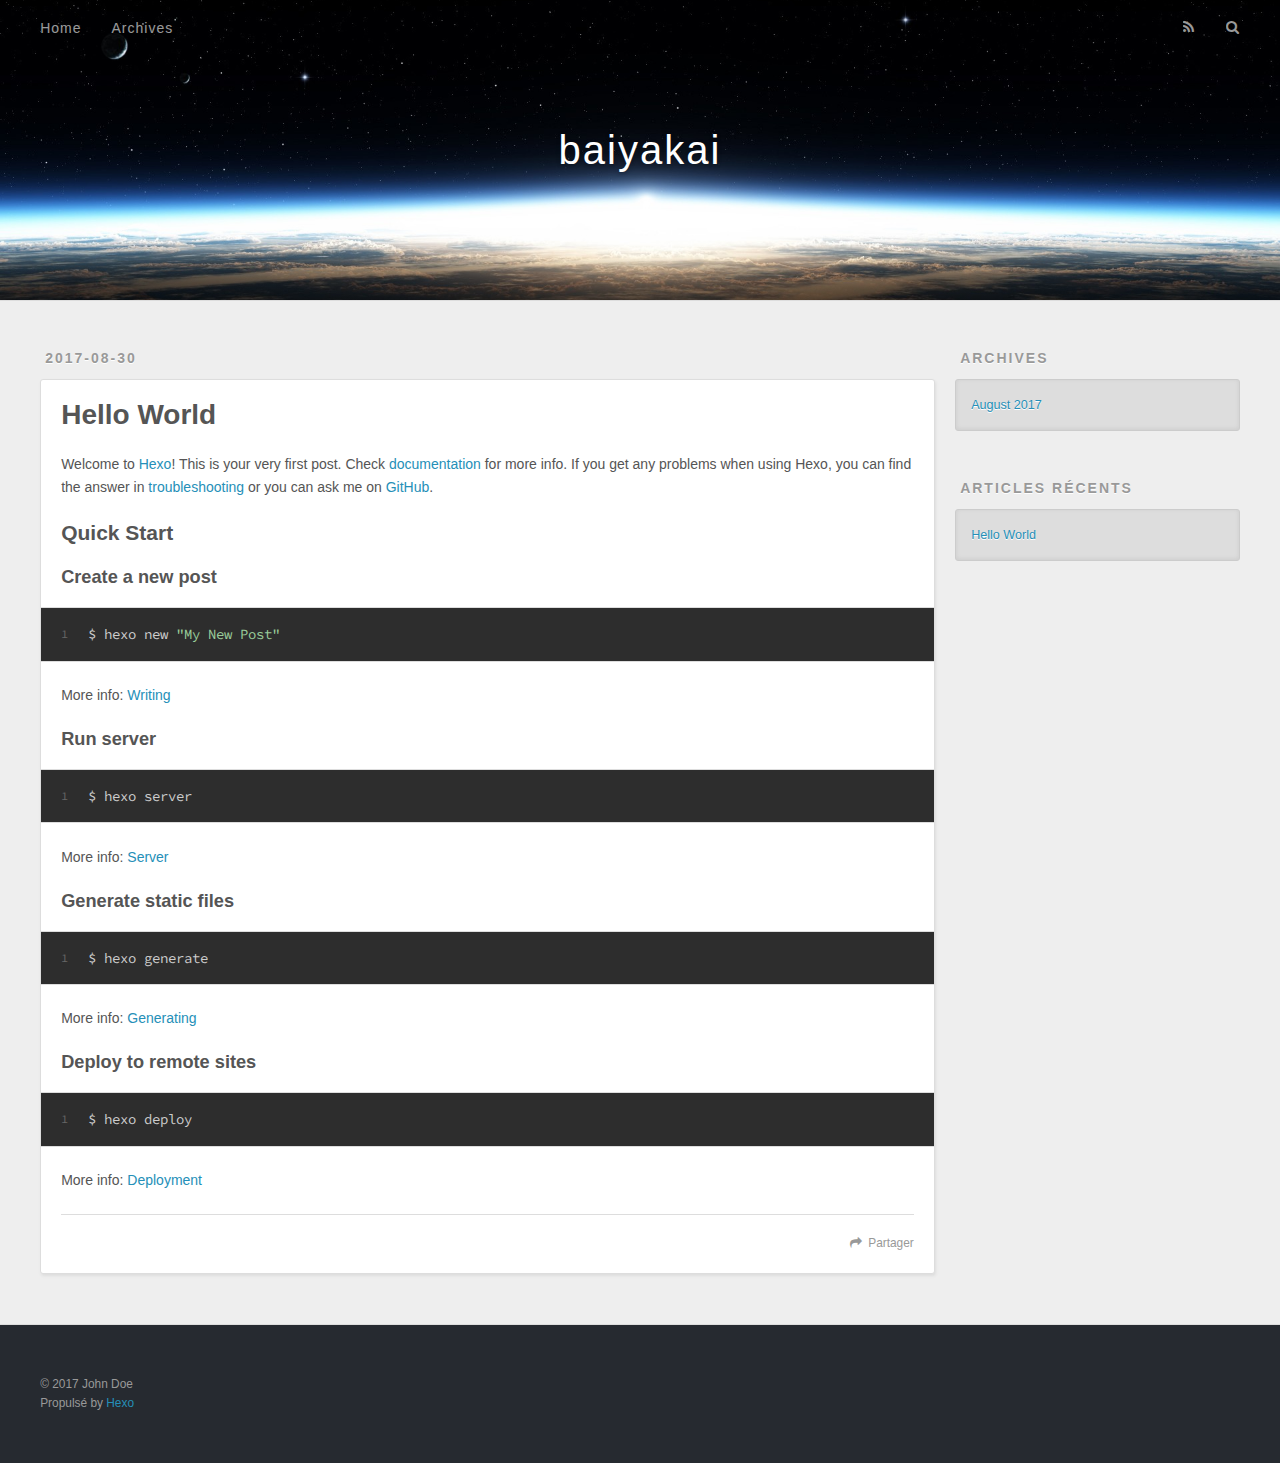
==== index.html @ 4b51b8c6 "Site updated: 2017-08-30 03:11:16" ====
<!DOCTYPE html>
<html>
<head>
  <meta charset="utf-8">
  
  <title>baiyakai</title>
  <meta name="viewport" content="width=device-width, initial-scale=1, maximum-scale=1">
  <meta property="og:type" content="website">
<meta property="og:title" content="baiyakai">
<meta property="og:url" content="http://yoursite.com/index.html">
<meta property="og:site_name" content="baiyakai">
<meta name="twitter:card" content="summary">
<meta name="twitter:title" content="baiyakai">
  
    <link rel="alternate" href="/atom.xml" title="baiyakai" type="application/atom+xml">
  
  
    <link rel="icon" href="/favicon.png">
  
  
    <link href="//fonts.googleapis.com/css?family=Source+Code+Pro" rel="stylesheet" type="text/css">
  
  <link rel="stylesheet" href="/css/style.css">
  

</head>

<body>
  <div id="container">
    <div id="wrap">
      <header id="header">
  <div id="banner"></div>
  <div id="header-outer" class="outer">
    <div id="header-title" class="inner">
      <h1 id="logo-wrap">
        <a href="/" id="logo">baiyakai</a>
      </h1>
      
    </div>
    <div id="header-inner" class="inner">
      <nav id="main-nav">
        <a id="main-nav-toggle" class="nav-icon"></a>
        
          <a class="main-nav-link" href="/">Home</a>
        
          <a class="main-nav-link" href="/archives">Archives</a>
        
      </nav>
      <nav id="sub-nav">
        
          <a id="nav-rss-link" class="nav-icon" href="/atom.xml" title="Flux RSS"></a>
        
        <a id="nav-search-btn" class="nav-icon" title="Rechercher"></a>
      </nav>
      <div id="search-form-wrap">
        <form action="//google.com/search" method="get" accept-charset="UTF-8" class="search-form"><input type="search" name="q" class="search-form-input" placeholder="Search"><button type="submit" class="search-form-submit">&#xF002;</button><input type="hidden" name="sitesearch" value="http://yoursite.com"></form>
      </div>
    </div>
  </div>
</header>
      <div class="outer">
        <section id="main">
  
    <article id="post-hello-world" class="article article-type-post" itemscope itemprop="blogPost">
  <div class="article-meta">
    <a href="/2017/08/30/hello-world/" class="article-date">
  <time datetime="2017-08-29T18:01:33.003Z" itemprop="datePublished">2017-08-30</time>
</a>
    
  </div>
  <div class="article-inner">
    
    
      <header class="article-header">
        
  
    <h1 itemprop="name">
      <a class="article-title" href="/2017/08/30/hello-world/">Hello World</a>
    </h1>
  

      </header>
    
    <div class="article-entry" itemprop="articleBody">
      
        <p>Welcome to <a href="https://hexo.io/" target="_blank" rel="external">Hexo</a>! This is your very first post. Check <a href="https://hexo.io/docs/" target="_blank" rel="external">documentation</a> for more info. If you get any problems when using Hexo, you can find the answer in <a href="https://hexo.io/docs/troubleshooting.html" target="_blank" rel="external">troubleshooting</a> or you can ask me on <a href="https://github.com/hexojs/hexo/issues" target="_blank" rel="external">GitHub</a>.</p>
<h2 id="Quick-Start"><a href="#Quick-Start" class="headerlink" title="Quick Start"></a>Quick Start</h2><h3 id="Create-a-new-post"><a href="#Create-a-new-post" class="headerlink" title="Create a new post"></a>Create a new post</h3><figure class="highlight bash"><table><tr><td class="gutter"><pre><div class="line">1</div></pre></td><td class="code"><pre><div class="line">$ hexo new <span class="string">"My New Post"</span></div></pre></td></tr></table></figure>
<p>More info: <a href="https://hexo.io/docs/writing.html" target="_blank" rel="external">Writing</a></p>
<h3 id="Run-server"><a href="#Run-server" class="headerlink" title="Run server"></a>Run server</h3><figure class="highlight bash"><table><tr><td class="gutter"><pre><div class="line">1</div></pre></td><td class="code"><pre><div class="line">$ hexo server</div></pre></td></tr></table></figure>
<p>More info: <a href="https://hexo.io/docs/server.html" target="_blank" rel="external">Server</a></p>
<h3 id="Generate-static-files"><a href="#Generate-static-files" class="headerlink" title="Generate static files"></a>Generate static files</h3><figure class="highlight bash"><table><tr><td class="gutter"><pre><div class="line">1</div></pre></td><td class="code"><pre><div class="line">$ hexo generate</div></pre></td></tr></table></figure>
<p>More info: <a href="https://hexo.io/docs/generating.html" target="_blank" rel="external">Generating</a></p>
<h3 id="Deploy-to-remote-sites"><a href="#Deploy-to-remote-sites" class="headerlink" title="Deploy to remote sites"></a>Deploy to remote sites</h3><figure class="highlight bash"><table><tr><td class="gutter"><pre><div class="line">1</div></pre></td><td class="code"><pre><div class="line">$ hexo deploy</div></pre></td></tr></table></figure>
<p>More info: <a href="https://hexo.io/docs/deployment.html" target="_blank" rel="external">Deployment</a></p>

      
    </div>
    <footer class="article-footer">
      <a data-url="http://yoursite.com/2017/08/30/hello-world/" data-id="cj6xywteo0000pg7ozp217mli" class="article-share-link">Partager</a>
      
      
    </footer>
  </div>
  
</article>


  

</section>
        
          <aside id="sidebar">
  
    

  
    

  
    
  
    
  <div class="widget-wrap">
    <h3 class="widget-title">Archives</h3>
    <div class="widget">
      <ul class="archive-list"><li class="archive-list-item"><a class="archive-list-link" href="/archives/2017/08/">August 2017</a></li></ul>
    </div>
  </div>


  
    
  <div class="widget-wrap">
    <h3 class="widget-title">Articles récents</h3>
    <div class="widget">
      <ul>
        
          <li>
            <a href="/2017/08/30/hello-world/">Hello World</a>
          </li>
        
      </ul>
    </div>
  </div>

  
</aside>
        
      </div>
      <footer id="footer">
  
  <div class="outer">
    <div id="footer-info" class="inner">
      &copy; 2017 John Doe<br>
      Propulsé by <a href="http://hexo.io/" target="_blank">Hexo</a>
    </div>
  </div>
</footer>
    </div>
    <nav id="mobile-nav">
  
    <a href="/" class="mobile-nav-link">Home</a>
  
    <a href="/archives" class="mobile-nav-link">Archives</a>
  
</nav>
    

<script src="//ajax.googleapis.com/ajax/libs/jquery/2.0.3/jquery.min.js"></script>


  <link rel="stylesheet" href="/fancybox/jquery.fancybox.css">
  <script src="/fancybox/jquery.fancybox.pack.js"></script>


<script src="/js/script.js"></script>

  </div>
</body>
</html>
---- css/style.css ----
body {
  width: 100%;
}
body:before,
body:after {
  content: "";
  display: table;
}
body:after {
  clear: both;
}
html,
body,
div,
span,
applet,
object,
iframe,
h1,
h2,
h3,
h4,
h5,
h6,
p,
blockquote,
pre,
a,
abbr,
acronym,
address,
big,
cite,
code,
del,
dfn,
em,
img,
ins,
kbd,
q,
s,
samp,
small,
strike,
strong,
sub,
sup,
tt,
var,
dl,
dt,
dd,
ol,
ul,
li,
fieldset,
form,
label,
legend,
table,
caption,
tbody,
tfoot,
thead,
tr,
th,
td {
  margin: 0;
  padding: 0;
  border: 0;
  outline: 0;
  font-weight: inherit;
  font-style: inherit;
  font-family: inherit;
  font-size: 100%;
  vertical-align: baseline;
}
body {
  line-height: 1;
  color: #000;
  background: #fff;
}
ol,
ul {
  list-style: none;
}
table {
  border-collapse: separate;
  border-spacing: 0;
  vertical-align: middle;
}
caption,
th,
td {
  text-align: left;
  font-weight: normal;
  vertical-align: middle;
}
a img {
  border: none;
}
input,
button {
  margin: 0;
  padding: 0;
}
input::-moz-focus-inner,
button::-moz-focus-inner {
  border: 0;
  padding: 0;
}
@font-face {
  font-family: FontAwesome;
  font-style: normal;
  font-weight: normal;
  src: url("fonts/fontawesome-webfont.eot?v=#4.0.3");
  src: url("fonts/fontawesome-webfont.eot?#iefix&v=#4.0.3") format("embedded-opentype"), url("fonts/fontawesome-webfont.woff?v=#4.0.3") format("woff"), url("fonts/fontawesome-webfont.ttf?v=#4.0.3") format("truetype"), url("fonts/fontawesome-webfont.svg#fontawesomeregular?v=#4.0.3") format("svg");
}
html,
body,
#container {
  height: 100%;
}
body {
  background: #eee;
  font: 14px "Helvetica Neue", Helvetica, Arial, sans-serif;
  -webkit-text-size-adjust: 100%;
}
.outer {
  max-width: 1220px;
  margin: 0 auto;
  padding: 0 20px;
}
.outer:before,
.outer:after {
  content: "";
  display: table;
}
.outer:after {
  clear: both;
}
.inner {
  display: inline;
  float: left;
  width: 98.33333333333333%;
  margin: 0 0.833333333333333%;
}
.left,
.alignleft {
  float: left;
}
.right,
.alignright {
  float: right;
}
.clear {
  clear: both;
}
#container {
  position: relative;
}
.mobile-nav-on {
  overflow: hidden;
}
#wrap {
  height: 100%;
  width: 100%;
  position: absolute;
  top: 0;
  left: 0;
  -webkit-transition: 0.2s ease-out;
  -moz-transition: 0.2s ease-out;
  -ms-transition: 0.2s ease-out;
  transition: 0.2s ease-out;
  z-index: 1;
  background: #eee;
}
.mobile-nav-on #wrap {
  left: 280px;
}
@media screen and (min-width: 768px) {
  #main {
    display: inline;
    float: left;
    width: 73.33333333333333%;
    margin: 0 0.833333333333333%;
  }
}
.article-date,
.article-category-link,
.archive-year,
.widget-title {
  text-decoration: none;
  text-transform: uppercase;
  letter-spacing: 2px;
  color: #999;
  margin-bottom: 1em;
  margin-left: 5px;
  line-height: 1em;
  text-shadow: 0 1px #fff;
  font-weight: bold;
}
.article-inner,
.archive-article-inner {
  background: #fff;
  -webkit-box-shadow: 1px 2px 3px #ddd;
  box-shadow: 1px 2px 3px #ddd;
  border: 1px solid #ddd;
  border-radius: 3px;
}
.article-entry h1,
.widget h1 {
  font-size: 2em;
}
.article-entry h2,
.widget h2 {
  font-size: 1.5em;
}
.article-entry h3,
.widget h3 {
  font-size: 1.3em;
}
.article-entry h4,
.widget h4 {
  font-size: 1.2em;
}
.article-entry h5,
.widget h5 {
  font-size: 1em;
}
.article-entry h6,
.widget h6 {
  font-size: 1em;
  color: #999;
}
.article-entry hr,
.widget hr {
  border: 1px dashed #ddd;
}
.article-entry strong,
.widget strong {
  font-weight: bold;
}
.article-entry em,
.widget em,
.article-entry cite,
.widget cite {
  font-style: italic;
}
.article-entry sup,
.widget sup,
.article-entry sub,
.widget sub {
  font-size: 0.75em;
  line-height: 0;
  position: relative;
  vertical-align: baseline;
}
.article-entry sup,
.widget sup {
  top: -0.5em;
}
.article-entry sub,
.widget sub {
  bottom: -0.2em;
}
.article-entry small,
.widget small {
  font-size: 0.85em;
}
.article-entry acronym,
.widget acronym,
.article-entry abbr,
.widget abbr {
  border-bottom: 1px dotted;
}
.article-entry ul,
.widget ul,
.article-entry ol,
.widget ol,
.article-entry dl,
.widget dl {
  margin: 0 20px;
  line-height: 1.6em;
}
.article-entry ul ul,
.widget ul ul,
.article-entry ol ul,
.widget ol ul,
.article-entry ul ol,
.widget ul ol,
.article-entry ol ol,
.widget ol ol {
  margin-top: 0;
  margin-bottom: 0;
}
.article-entry ul,
.widget ul {
  list-style: disc;
}
.article-entry ol,
.widget ol {
  list-style: decimal;
}
.article-entry dt,
.widget dt {
  font-weight: bold;
}
#header {
  height: 300px;
  position: relative;
  border-bottom: 1px solid #ddd;
}
#header:before,
#header:after {
  content: "";
  position: absolute;
  left: 0;
  right: 0;
  height: 40px;
}
#header:before {
  top: 0;
  background: -webkit-linear-gradient(rgba(0,0,0,0.2), transparent);
  background: -moz-linear-gradient(rgba(0,0,0,0.2), transparent);
  background: -ms-linear-gradient(rgba(0,0,0,0.2), transparent);
  background: linear-gradient(rgba(0,0,0,0.2), transparent);
}
#header:after {
  bottom: 0;
  background: -webkit-linear-gradient(transparent, rgba(0,0,0,0.2));
  background: -moz-linear-gradient(transparent, rgba(0,0,0,0.2));
  background: -ms-linear-gradient(transparent, rgba(0,0,0,0.2));
  background: linear-gradient(transparent, rgba(0,0,0,0.2));
}
#header-outer {
  height: 100%;
  position: relative;
}
#header-inner {
  position: relative;
  overflow: hidden;
}
#banner {
  position: absolute;
  top: 0;
  left: 0;
  width: 100%;
  height: 100%;
  background: url("images/banner.jpg") center #000;
  -webkit-background-size: cover;
  -moz-background-size: cover;
  background-size: cover;
  z-index: -1;
}
#header-title {
  text-align: center;
  height: 40px;
  position: absolute;
  top: 50%;
  left: 0;
  margin-top: -20px;
}
#logo,
#subtitle {
  text-decoration: none;
  color: #fff;
  font-weight: 300;
  text-shadow: 0 1px 4px rgba(0,0,0,0.3);
}
#logo {
  font-size: 40px;
  line-height: 40px;
  letter-spacing: 2px;
}
#subtitle {
  font-size: 16px;
  line-height: 16px;
  letter-spacing: 1px;
}
#subtitle-wrap {
  margin-top: 16px;
}
#main-nav {
  float: left;
  margin-left: -15px;
}
.nav-icon,
.main-nav-link {
  float: left;
  color: #fff;
  opacity: 0.6;
  text-decoration: none;
  text-shadow: 0 1px rgba(0,0,0,0.2);
  -webkit-transition: opacity 0.2s;
  -moz-transition: opacity 0.2s;
  -ms-transition: opacity 0.2s;
  transition: opacity 0.2s;
  display: block;
  padding: 20px 15px;
}
.nav-icon:hover,
.main-nav-link:hover {
  opacity: 1;
}
.nav-icon {
  font-family: FontAwesome;
  text-align: center;
  font-size: 14px;
  width: 14px;
  height: 14px;
  padding: 20px 15px;
  position: relative;
  cursor: pointer;
}
.main-nav-link {
  font-weight: 300;
  letter-spacing: 1px;
}
@media screen and (max-width: 479px) {
  .main-nav-link {
    display: none;
  }
}
#main-nav-toggle {
  display: none;
}
#main-nav-toggle:before {
  content: "\f0c9";
}
@media screen and (max-width: 479px) {
  #main-nav-toggle {
    display: block;
  }
}
#sub-nav {
  float: right;
  margin-right: -15px;
}
#nav-rss-link:before {
  content: "\f09e";
}
#nav-search-btn:before {
  content: "\f002";
}
#search-form-wrap {
  position: absolute;
  top: 15px;
  width: 150px;
  height: 30px;
  right: -150px;
  opacity: 0;
  -webkit-transition: 0.2s ease-out;
  -moz-transition: 0.2s ease-out;
  -ms-transition: 0.2s ease-out;
  transition: 0.2s ease-out;
}
#search-form-wrap.on {
  opacity: 1;
  right: 0;
}
@media screen and (max-width: 479px) {
  #search-form-wrap {
    width: 100%;
    right: -100%;
  }
}
.search-form {
  position: absolute;
  top: 0;
  left: 0;
  right: 0;
  background: #fff;
  padding: 5px 15px;
  border-radius: 15px;
  -webkit-box-shadow: 0 0 10px rgba(0,0,0,0.3);
  box-shadow: 0 0 10px rgba(0,0,0,0.3);
}
.search-form-input {
  border: none;
  background: none;
  color: #555;
  width: 100%;
  font: 13px "Helvetica Neue", Helvetica, Arial, sans-serif;
  outline: none;
}
.search-form-input::-webkit-search-results-decoration,
.search-form-input::-webkit-search-cancel-button {
  -webkit-appearance: none;
}
.search-form-submit {
  position: absolute;
  top: 50%;
  right: 10px;
  margin-top: -7px;
  font: 13px FontAwesome;
  border: none;
  background: none;
  color: #bbb;
  cursor: pointer;
}
.search-form-submit:hover,
.search-form-submit:focus {
  color: #777;
}
.article {
  margin: 50px 0;
}
.article-inner {
  overflow: hidden;
}
.article-meta:before,
.article-meta:after {
  content: "";
  display: table;
}
.article-meta:after {
  clear: both;
}
.article-date {
  float: left;
}
.article-category {
  float: left;
  line-height: 1em;
  color: #ccc;
  text-shadow: 0 1px #fff;
  margin-left: 8px;
}
.article-category:before {
  content: "\2022";
}
.article-category-link {
  margin: 0 12px 1em;
}
.article-header {
  padding: 20px 20px 0;
}
.article-title {
  text-decoration: none;
  font-size: 2em;
  font-weight: bold;
  color: #555;
  line-height: 1.1em;
  -webkit-transition: color 0.2s;
  -moz-transition: color 0.2s;
  -ms-transition: color 0.2s;
  transition: color 0.2s;
}
a.article-title:hover {
  color: #258fb8;
}
.article-entry {
  color: #555;
  padding: 0 20px;
}
.article-entry:before,
.article-entry:after {
  content: "";
  display: table;
}
.article-entry:after {
  clear: both;
}
.article-entry p,
.article-entry table {
  line-height: 1.6em;
  margin: 1.6em 0;
}
.article-entry h1,
.article-entry h2,
.article-entry h3,
.article-entry h4,
.article-entry h5,
.article-entry h6 {
  font-weight: bold;
}
.article-entry h1,
.article-entry h2,
.article-entry h3,
.article-entry h4,
.article-entry h5,
.article-entry h6 {
  line-height: 1.1em;
  margin: 1.1em 0;
}
.article-entry a {
  color: #258fb8;
  text-decoration: none;
}
.article-entry a:hover {
  text-decoration: underline;
}
.article-entry ul,
.article-entry ol,
.article-entry dl {
  margin-top: 1.6em;
  margin-bottom: 1.6em;
}
.article-entry img,
.article-entry video {
  max-width: 100%;
  height: auto;
  display: block;
  margin: auto;
}
.article-entry iframe {
  border: none;
}
.article-entry table {
  width: 100%;
  border-collapse: collapse;
  border-spacing: 0;
}
.article-entry th {
  font-weight: bold;
  border-bottom: 3px solid #ddd;
  padding-bottom: 0.5em;
}
.article-entry td {
  border-bottom: 1px solid #ddd;
  padding: 10px 0;
}
.article-entry blockquote {
  font-family: Georgia, "Times New Roman", serif;
  font-size: 1.4em;
  margin: 1.6em 20px;
  text-align: center;
}
.article-entry blockquote footer {
  font-size: 14px;
  margin: 1.6em 0;
  font-family: "Helvetica Neue", Helvetica, Arial, sans-serif;
}
.article-entry blockquote footer cite:before {
  content: "—";
  padding: 0 0.5em;
}
.article-entry .pullquote {
  text-align: left;
  width: 45%;
  margin: 0;
}
.article-entry .pullquote.left {
  margin-left: 0.5em;
  margin-right: 1em;
}
.article-entry .pullquote.right {
  margin-right: 0.5em;
  margin-left: 1em;
}
.article-entry .caption {
  color: #999;
  display: block;
  font-size: 0.9em;
  margin-top: 0.5em;
  position: relative;
  text-align: center;
}
.article-entry .video-container {
  position: relative;
  padding-top: 56.25%;
  height: 0;
  overflow: hidden;
}
.article-entry .video-container iframe,
.article-entry .video-container object,
.article-entry .video-container embed {
  position: absolute;
  top: 0;
  left: 0;
  width: 100%;
  height: 100%;
  margin-top: 0;
}
.article-more-link a {
  display: inline-block;
  line-height: 1em;
  padding: 6px 15px;
  border-radius: 15px;
  background: #eee;
  color: #999;
  text-shadow: 0 1px #fff;
  text-decoration: none;
}
.article-more-link a:hover {
  background: #258fb8;
  color: #fff;
  text-decoration: none;
  text-shadow: 0 1px #1e7293;
}
.article-footer {
  font-size: 0.85em;
  line-height: 1.6em;
  border-top: 1px solid #ddd;
  padding-top: 1.6em;
  margin: 0 20px 20px;
}
.article-footer:before,
.article-footer:after {
  content: "";
  display: table;
}
.article-footer:after {
  clear: both;
}
.article-footer a {
  color: #999;
  text-decoration: none;
}
.article-footer a:hover {
  color: #555;
}
.article-tag-list-item {
  float: left;
  margin-right: 10px;
}
.article-tag-list-link:before {
  content: "#";
}
.article-comment-link {
  float: right;
}
.article-comment-link:before {
  content: "\f075";
  font-family: FontAwesome;
  padding-right: 8px;
}
.article-share-link {
  cursor: pointer;
  float: right;
  margin-left: 20px;
}
.article-share-link:before {
  content: "\f064";
  font-family: FontAwesome;
  padding-right: 6px;
}
#article-nav {
  position: relative;
}
#article-nav:before,
#article-nav:after {
  content: "";
  display: table;
}
#article-nav:after {
  clear: both;
}
@media screen and (min-width: 768px) {
  #article-nav {
    margin: 50px 0;
  }
  #article-nav:before {
    width: 8px;
    height: 8px;
    position: absolute;
    top: 50%;
    left: 50%;
    margin-top: -4px;
    margin-left: -4px;
    content: "";
    border-radius: 50%;
    background: #ddd;
    -webkit-box-shadow: 0 1px 2px #fff;
    box-shadow: 0 1px 2px #fff;
  }
}
.article-nav-link-wrap {
  text-decoration: none;
  text-shadow: 0 1px #fff;
  color: #999;
  -webkit-box-sizing: border-box;
  -moz-box-sizing: border-box;
  box-sizing: border-box;
  margin-top: 50px;
  text-align: center;
  display: block;
}
.article-nav-link-wrap:hover {
  color: #555;
}
@media screen and (min-width: 768px) {
  .article-nav-link-wrap {
    width: 50%;
    margin-top: 0;
  }
}
@media screen and (min-width: 768px) {
  #article-nav-newer {
    float: left;
    text-align: right;
    padding-right: 20px;
  }
}
@media screen and (min-width: 768px) {
  #article-nav-older {
    float: right;
    text-align: left;
    padding-left: 20px;
  }
}
.article-nav-caption {
  text-transform: uppercase;
  letter-spacing: 2px;
  color: #ddd;
  line-height: 1em;
  font-weight: bold;
}
#article-nav-newer .article-nav-caption {
  margin-right: -2px;
}
.article-nav-title {
  font-size: 0.85em;
  line-height: 1.6em;
  margin-top: 0.5em;
}
.article-share-box {
  position: absolute;
  display: none;
  background: #fff;
  -webkit-box-shadow: 1px 2px 10px rgba(0,0,0,0.2);
  box-shadow: 1px 2px 10px rgba(0,0,0,0.2);
  border-radius: 3px;
  margin-left: -145px;
  overflow: hidden;
  z-index: 1;
}
.article-share-box.on {
  display: block;
}
.article-share-input {
  width: 100%;
  background: none;
  -webkit-box-sizing: border-box;
  -moz-box-sizing: border-box;
  box-sizing: border-box;
  font: 14px "Helvetica Neue", Helvetica, Arial, sans-serif;
  padding: 0 15px;
  color: #555;
  outline: none;
  border: 1px solid #ddd;
  border-radius: 3px 3px 0 0;
  height: 36px;
  line-height: 36px;
}
.article-share-links {
  background: #eee;
}
.article-share-links:before,
.article-share-links:after {
  content: "";
  display: table;
}
.article-share-links:after {
  clear: both;
}
.article-share-twitter,
.article-share-facebook,
.article-share-pinterest,
.article-share-google {
  width: 50px;
  height: 36px;
  display: block;
  float: left;
  position: relative;
  color: #999;
  text-shadow: 0 1px #fff;
}
.article-share-twitter:before,
.article-share-facebook:before,
.article-share-pinterest:before,
.article-share-google:before {
  font-size: 20px;
  font-family: FontAwesome;
  width: 20px;
  height: 20px;
  position: absolute;
  top: 50%;
  left: 50%;
  margin-top: -10px;
  margin-left: -10px;
  text-align: center;
}
.article-share-twitter:hover,
.article-share-facebook:hover,
.article-share-pinterest:hover,
.article-share-google:hover {
  color: #fff;
}
.article-share-twitter:before {
  content: "\f099";
}
.article-share-twitter:hover {
  background: #00aced;
  text-shadow: 0 1px #008abe;
}
.article-share-facebook:before {
  content: "\f09a";
}
.article-share-facebook:hover {
  background: #3b5998;
  text-shadow: 0 1px #2f477a;
}
.article-share-pinterest:before {
  content: "\f0d2";
}
.article-share-pinterest:hover {
  background: #cb2027;
  text-shadow: 0 1px #a21a1f;
}
.article-share-google:before {
  content: "\f0d5";
}
.article-share-google:hover {
  background: #dd4b39;
  text-shadow: 0 1px #be3221;
}
.article-gallery {
  background: #000;
  position: relative;
}
.article-gallery-photos {
  position: relative;
  overflow: hidden;
}
.article-gallery-img {
  display: none;
  max-width: 100%;
}
.article-gallery-img:first-child {
  display: block;
}
.article-gallery-img.loaded {
  position: absolute;
  display: block;
}
.article-gallery-img img {
  display: block;
  max-width: 100%;
  margin: 0 auto;
}
#comments {
  background: #fff;
  -webkit-box-shadow: 1px 2px 3px #ddd;
  box-shadow: 1px 2px 3px #ddd;
  padding: 20px;
  border: 1px solid #ddd;
  border-radius: 3px;
  margin: 50px 0;
}
#comments a {
  color: #258fb8;
}
.archives-wrap {
  margin: 50px 0;
}
.archives:before,
.archives:after {
  content: "";
  display: table;
}
.archives:after {
  clear: both;
}
.archive-year-wrap {
  margin-bottom: 1em;
}
.archives {
  -webkit-column-gap: 10px;
  -moz-column-gap: 10px;
  column-gap: 10px;
}
@media screen and (min-width: 480px) and (max-width: 767px) {
  .archives {
    -webkit-column-count: 2;
    -moz-column-count: 2;
    column-count: 2;
  }
}
@media screen and (min-width: 768px) {
  .archives {
    -webkit-column-count: 3;
    -moz-column-count: 3;
    column-count: 3;
  }
}
.archive-article {
  -webkit-column-break-inside: avoid;
  page-break-inside: avoid;
  overflow: hidden;
  break-inside: avoid-column;
}
.archive-article-inner {
  padding: 10px;
  margin-bottom: 15px;
}
.archive-article-title {
  text-decoration: none;
  font-weight: bold;
  color: #555;
  -webkit-transition: color 0.2s;
  -moz-transition: color 0.2s;
  -ms-transition: color 0.2s;
  transition: color 0.2s;
  line-height: 1.6em;
}
.archive-article-title:hover {
  color: #258fb8;
}
.archive-article-footer {
  margin-top: 1em;
}
.archive-article-date {
  color: #999;
  text-decoration: none;
  font-size: 0.85em;
  line-height: 1em;
  margin-bottom: 0.5em;
  display: block;
}
#page-nav {
  margin: 50px auto;
  background: #fff;
  -webkit-box-shadow: 1px 2px 3px #ddd;
  box-shadow: 1px 2px 3px #ddd;
  border: 1px solid #ddd;
  border-radius: 3px;
  text-align: center;
  color: #999;
  overflow: hidden;
}
#page-nav:before,
#page-nav:after {
  content: "";
  display: table;
}
#page-nav:after {
  clear: both;
}
#page-nav a,
#page-nav span {
  padding: 10px 20px;
  line-height: 1;
  height: 2ex;
}
#page-nav a {
  color: #999;
  text-decoration: none;
}
#page-nav a:hover {
  background: #999;
  color: #fff;
}
#page-nav .prev {
  float: left;
}
#page-nav .next {
  float: right;
}
#page-nav .page-number {
  display: inline-block;
}
@media screen and (max-width: 479px) {
  #page-nav .page-number {
    display: none;
  }
}
#page-nav .current {
  color: #555;
  font-weight: bold;
}
#page-nav .space {
  color: #ddd;
}
#footer {
  background: #262a30;
  padding: 50px 0;
  border-top: 1px solid #ddd;
  color: #999;
}
#footer a {
  color: #258fb8;
  text-decoration: none;
}
#footer a:hover {
  text-decoration: underline;
}
#footer-info {
  line-height: 1.6em;
  font-size: 0.85em;
}
.article-entry pre,
.article-entry .highlight {
  background: #2d2d2d;
  margin: 0 -20px;
  padding: 15px 20px;
  border-style: solid;
  border-color: #ddd;
  border-width: 1px 0;
  overflow: auto;
  color: #ccc;
  line-height: 22.400000000000002px;
}
.article-entry .highlight .gutter pre,
.article-entry .gist .gist-file .gist-data .line-numbers {
  color: #666;
  font-size: 0.85em;
}
.article-entry pre,
.article-entry code {
  font-family: "Source Code Pro", Consolas, Monaco, Menlo, Consolas, monospace;
}
.article-entry code {
  background: #eee;
  text-shadow: 0 1px #fff;
  padding: 0 0.3em;
}
.article-entry pre code {
  background: none;
  text-shadow: none;
  padding: 0;
}
.article-entry .highlight pre {
  border: none;
  margin: 0;
  padding: 0;
}
.article-entry .highlight table {
  margin: 0;
  width: auto;
}
.article-entry .highlight td {
  border: none;
  padding: 0;
}
.article-entry .highlight figcaption {
  font-size: 0.85em;
  color: #999;
  line-height: 1em;
  margin-bottom: 1em;
}
.article-entry .highlight figcaption:before,
.article-entry .highlight figcaption:after {
  content: "";
  display: table;
}
.article-entry .highlight figcaption:after {
  clear: both;
}
.article-entry .highlight figcaption a {
  float: right;
}
.article-entry .highlight .gutter pre {
  text-align: right;
  padding-right: 20px;
}
.article-entry .highlight .line {
  height: 22.400000000000002px;
}
.article-entry .highlight .line.marked {
  background: #515151;
}
.article-entry .gist {
  margin: 0 -20px;
  border-style: solid;
  border-color: #ddd;
  border-width: 1px 0;
  background: #2d2d2d;
  padding: 15px 20px 15px 0;
}
.article-entry .gist .gist-file {
  border: none;
  font-family: "Source Code Pro", Consolas, Monaco, Menlo, Consolas, monospace;
  margin: 0;
}
.article-entry .gist .gist-file .gist-data {
  background: none;
  border: none;
}
.article-entry .gist .gist-file .gist-data .line-numbers {
  background: none;
  border: none;
  padding: 0 20px 0 0;
}
.article-entry .gist .gist-file .gist-data .line-data {
  padding: 0 !important;
}
.article-entry .gist .gist-file .highlight {
  margin: 0;
  padding: 0;
  border: none;
}
.article-entry .gist .gist-file .gist-meta {
  background: #2d2d2d;
  color: #999;
  font: 0.85em "Helvetica Neue", Helvetica, Arial, sans-serif;
  text-shadow: 0 0;
  padding: 0;
  margin-top: 1em;
  margin-left: 20px;
}
.article-entry .gist .gist-file .gist-meta a {
  color: #258fb8;
  font-weight: normal;
}
.article-entry .gist .gist-file .gist-meta a:hover {
  text-decoration: underline;
}
pre .comment,
pre .title {
  color: #999;
}
pre .variable,
pre .attribute,
pre .tag,
pre .regexp,
pre .ruby .constant,
pre .xml .tag .title,
pre .xml .pi,
pre .xml .doctype,
pre .html .doctype,
pre .css .id,
pre .css .class,
pre .css .pseudo {
  color: #f2777a;
}
pre .number,
pre .preprocessor,
pre .built_in,
pre .literal,
pre .params,
pre .constant {
  color: #f99157;
}
pre .class,
pre .ruby .class .title,
pre .css .rules .attribute {
  color: #9c9;
}
pre .string,
pre .value,
pre .inheritance,
pre .header,
pre .ruby .symbol,
pre .xml .cdata {
  color: #9c9;
}
pre .css .hexcolor {
  color: #6cc;
}
pre .function,
pre .python .decorator,
pre .python .title,
pre .ruby .function .title,
pre .ruby .title .keyword,
pre .perl .sub,
pre .javascript .title,
pre .coffeescript .title {
  color: #69c;
}
pre .keyword,
pre .javascript .function {
  color: #c9c;
}
@media screen and (max-width: 479px) {
  #mobile-nav {
    position: absolute;
    top: 0;
    left: 0;
    width: 280px;
    height: 100%;
    background: #191919;
    border-right: 1px solid #fff;
  }
}
@media screen and (max-width: 479px) {
  .mobile-nav-link {
    display: block;
    color: #999;
    text-decoration: none;
    padding: 15px 20px;
    font-weight: bold;
  }
  .mobile-nav-link:hover {
    color: #fff;
  }
}
@media screen and (min-width: 768px) {
  #sidebar {
    display: inline;
    float: left;
    width: 23.333333333333332%;
    margin: 0 0.833333333333333%;
  }
}
.widget-wrap {
  margin: 50px 0;
}
.widget {
  color: #777;
  text-shadow: 0 1px #fff;
  background: #ddd;
  -webkit-box-shadow: 0 -1px 4px #ccc inset;
  box-shadow: 0 -1px 4px #ccc inset;
  border: 1px solid #ccc;
  padding: 15px;
  border-radius: 3px;
}
.widget a {
  color: #258fb8;
  text-decoration: none;
}
.widget a:hover {
  text-decoration: underline;
}
.widget ul ul,
.widget ol ul,
.widget dl ul,
.widget ul ol,
.widget ol ol,
.widget dl ol,
.widget ul dl,
.widget ol dl,
.widget dl dl {
  margin-left: 15px;
  list-style: disc;
}
.widget {
  line-height: 1.6em;
  word-wrap: break-word;
  font-size: 0.9em;
}
.widget ul,
.widget ol {
  list-style: none;
  margin: 0;
}
.widget ul ul,
.widget ol ul,
.widget ul ol,
.widget ol ol {
  margin: 0 20px;
}
.widget ul ul,
.widget ol ul {
  list-style: disc;
}
.widget ul ol,
.widget ol ol {
  list-style: decimal;
}
.category-list-count,
.tag-list-count,
.archive-list-count {
  padding-left: 5px;
  color: #999;
  font-size: 0.85em;
}
.category-list-count:before,
.tag-list-count:before,
.archive-list-count:before {
  content: "(";
}
.category-list-count:after,
.tag-list-count:after,
.archive-list-count:after {
  content: ")";
}
.tagcloud a {
  margin-right: 5px;
  display: inline-block;
}
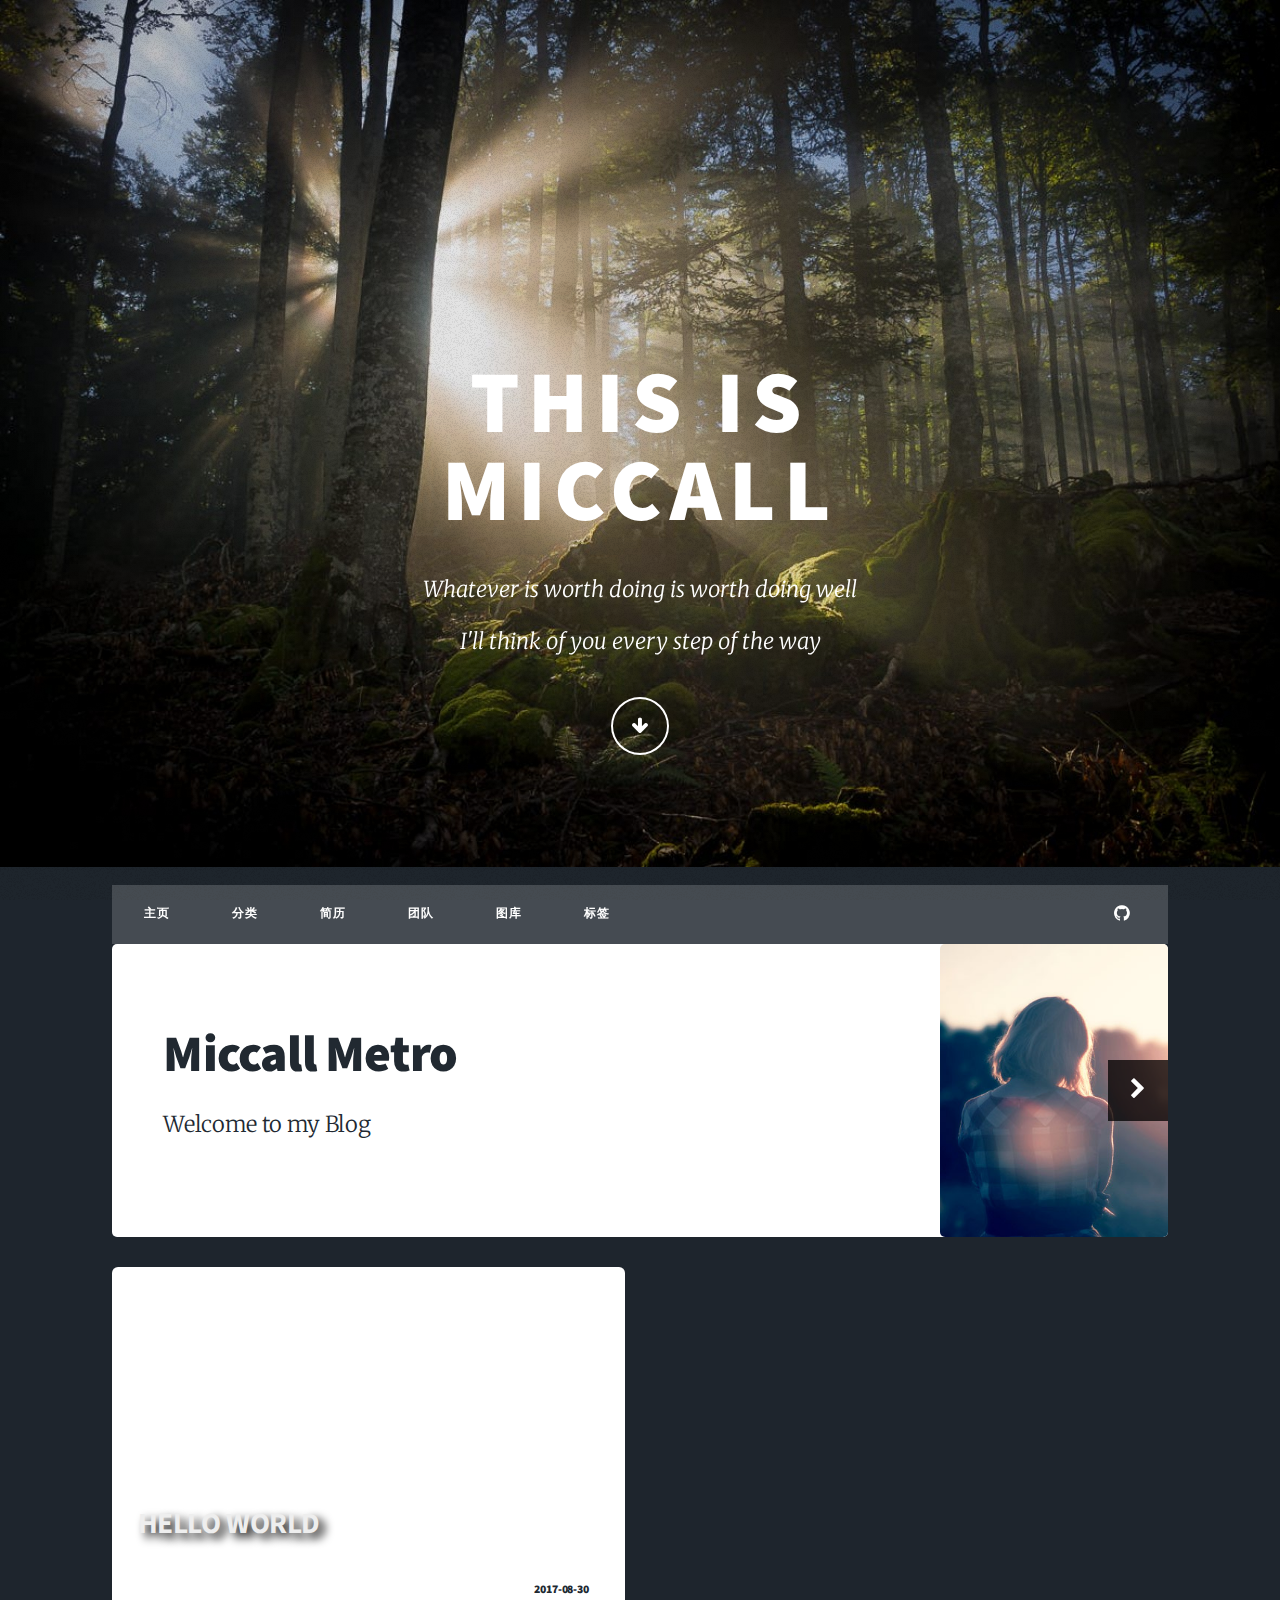
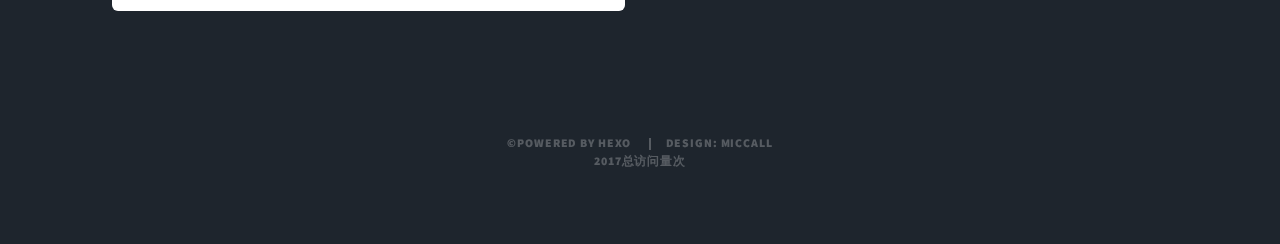
==== commit 32ff3c1d: "Site updated: 2017-08-30 11:26:38" ====
--- a/index.html
+++ b/index.html
@@ -1,180 +1,190 @@
-<!DOCTYPE html>
+<!DOCTYPE HTML>
 <html>
+
 <head>
-  <meta charset="utf-8">
-  
-  <title>baiyakai</title>
-  <meta name="viewport" content="width=device-width, initial-scale=1, maximum-scale=1">
-  <meta property="og:type" content="website">
-<meta property="og:title" content="baiyakai">
-<meta property="og:url" content="http://yoursite.com/index.html">
-<meta property="og:site_name" content="baiyakai">
-<meta name="twitter:card" content="summary">
-<meta name="twitter:title" content="baiyakai">
-  
-    <link rel="alternate" href="/atom.xml" title="baiyakai" type="application/atom+xml">
-  
-  
-    <link rel="icon" href="/favicon.png">
-  
-  
-    <link href="//fonts.googleapis.com/css?family=Source+Code+Pro" rel="stylesheet" type="text/css">
-  
-  <link rel="stylesheet" href="/css/style.css">
-  
+	<link rel="bookmark"  type="image/x-icon"  href="/img/logo_miccall.png"/>
+	 <link rel="shortcut icon" href="/img/logo_miccall.png">
+	
+			
+    <title>
+    白亚凯
+    </title>
+    <meta charset="utf-8" />
+    <meta name="viewport" content="width=device-width, initial-scale=1, user-scalable=no" />
+    <link rel="stylesheet" href="/css/mic_main.css" />
+    <link rel="stylesheet" href="/css/dropdownMenu.css" />
+    
+    	<script async src="//dn-lbstatics.qbox.me/busuanzi/2.3/busuanzi.pure.mini.js"></script>
+	
+    <noscript>
+        <link rel="stylesheet" href="/css/noscript.css" />
+    </noscript>
 
+			    <script src="/js/jquery.min.js"></script>
+    <script src="/js/jquery.scrollex.min.js"></script>
+    <script src="/js/jquery.scrolly.min.js"></script>
+    <script src="/js/skel.min.js"></script>
+    <script src="/js/util.js"></script>
+    <script src="/js/main.js"></script>
+	
 </head>
-
-<body>
-  <div id="container">
-    <div id="wrap">
-      <header id="header">
-  <div id="banner"></div>
-  <div id="header-outer" class="outer">
-    <div id="header-title" class="inner">
-      <h1 id="logo-wrap">
-        <a href="/" id="logo">baiyakai</a>
-      </h1>
-      
-    </div>
-    <div id="header-inner" class="inner">
-      <nav id="main-nav">
-        <a id="main-nav-toggle" class="nav-icon"></a>
-        
-          <a class="main-nav-link" href="/">Home</a>
-        
-          <a class="main-nav-link" href="/archives">Archives</a>
-        
-      </nav>
-      <nav id="sub-nav">
-        
-          <a id="nav-rss-link" class="nav-icon" href="/atom.xml" title="Flux RSS"></a>
-        
-        <a id="nav-search-btn" class="nav-icon" title="Rechercher"></a>
-      </nav>
-      <div id="search-form-wrap">
-        <form action="//google.com/search" method="get" accept-charset="UTF-8" class="search-form"><input type="search" name="q" class="search-form-input" placeholder="Search"><button type="submit" class="search-form-submit">&#xF002;</button><input type="hidden" name="sitesearch" value="http://yoursite.com"></form>
-      </div>
-    </div>
-  </div>
+    
+		<body class="is-loading">
+    <!-- Wrapper 外包 s-->
+    <div id="wrapper" class="fade-in">
+        <!-- Intro 头部显示 s -->
+                <div id="intro">
+            <h1>This is<br />
+                        MICCALL </h1>
+            <p> Whatever is worth doing is worth doing well <br/> I'll think of you every step of the way
+            </p>
+            <ul class="actions">
+                <li><a href="#header" class="button icon solo fa-arrow-down scrolly">Continue</a></li>
+            </ul>
+        </div>
+        <!-- Intro 头部显示 e -->
+        <!-- Header 头部logo start -->
+        <header id="header">
+    <a href="/" class="logo">MICCALL</a>
 </header>
-      <div class="outer">
-        <section id="main">
-  
-    <article id="post-hello-world" class="article article-type-post" itemscope itemprop="blogPost">
-  <div class="article-meta">
-    <a href="/2017/08/30/hello-world/" class="article-date">
-  <time datetime="2017-08-29T18:01:33.003Z" itemprop="datePublished">2017-08-30</time>
-</a>
-    
-  </div>
-  <div class="article-inner">
-    
-    
-      <header class="article-header">
-        
-  
-    <h1 itemprop="name">
-      <a class="article-title" href="/2017/08/30/hello-world/">Hello World</a>
-    </h1>
-  
-
-      </header>
-    
-    <div class="article-entry" itemprop="articleBody">
-      
-        <p>Welcome to <a href="https://hexo.io/" target="_blank" rel="external">Hexo</a>! This is your very first post. Check <a href="https://hexo.io/docs/" target="_blank" rel="external">documentation</a> for more info. If you get any problems when using Hexo, you can find the answer in <a href="https://hexo.io/docs/troubleshooting.html" target="_blank" rel="external">troubleshooting</a> or you can ask me on <a href="https://github.com/hexojs/hexo/issues" target="_blank" rel="external">GitHub</a>.</p>
-<h2 id="Quick-Start"><a href="#Quick-Start" class="headerlink" title="Quick Start"></a>Quick Start</h2><h3 id="Create-a-new-post"><a href="#Create-a-new-post" class="headerlink" title="Create a new post"></a>Create a new post</h3><figure class="highlight bash"><table><tr><td class="gutter"><pre><div class="line">1</div></pre></td><td class="code"><pre><div class="line">$ hexo new <span class="string">"My New Post"</span></div></pre></td></tr></table></figure>
-<p>More info: <a href="https://hexo.io/docs/writing.html" target="_blank" rel="external">Writing</a></p>
-<h3 id="Run-server"><a href="#Run-server" class="headerlink" title="Run server"></a>Run server</h3><figure class="highlight bash"><table><tr><td class="gutter"><pre><div class="line">1</div></pre></td><td class="code"><pre><div class="line">$ hexo server</div></pre></td></tr></table></figure>
-<p>More info: <a href="https://hexo.io/docs/server.html" target="_blank" rel="external">Server</a></p>
-<h3 id="Generate-static-files"><a href="#Generate-static-files" class="headerlink" title="Generate static files"></a>Generate static files</h3><figure class="highlight bash"><table><tr><td class="gutter"><pre><div class="line">1</div></pre></td><td class="code"><pre><div class="line">$ hexo generate</div></pre></td></tr></table></figure>
-<p>More info: <a href="https://hexo.io/docs/generating.html" target="_blank" rel="external">Generating</a></p>
-<h3 id="Deploy-to-remote-sites"><a href="#Deploy-to-remote-sites" class="headerlink" title="Deploy to remote sites"></a>Deploy to remote sites</h3><figure class="highlight bash"><table><tr><td class="gutter"><pre><div class="line">1</div></pre></td><td class="code"><pre><div class="line">$ hexo deploy</div></pre></td></tr></table></figure>
-<p>More info: <a href="https://hexo.io/docs/deployment.html" target="_blank" rel="external">Deployment</a></p>
-
-      
-    </div>
-    <footer class="article-footer">
-      <a data-url="http://yoursite.com/2017/08/30/hello-world/" data-id="cj6xywteo0000pg7ozp217mli" class="article-share-link">Partager</a>
-      
-      
-    </footer>
-  </div>
-  
-</article>
+        <!-- Header 头部logo end -->
+        <!-- Nav 导航条 start -->
+        <nav id="nav" class="special" >
+            <ul class="menu links" >
+			<!-- Homepage  主页  --> 
+			<li >
+	            <a href="/" rel="nofollow">主页</a>
+	        </li>
+			<!-- categories_name  分类   --> 
+	        
+	        <li class="active">
+	            <a href="#s1">分类</a>
+	                    <ul class="submenu">
+	                        <li>
+	                        
+	                    </ul>
+	        </li>
+	        
+	        <!-- archives  归档   --> 
+	        
+	        
+		        <!-- Pages 自定义   -->
+		        
+		        <li>
+		            <a href="/about/" title="简历">
+		                简历
+		            </a>
+		        </li>
+		        
+		        <li>
+		            <a href="/group/" title="团队">
+		                团队
+		            </a>
+		        </li>
+		        
+		        <li>
+		            <a href="/gallery/" title="图库">
+		                图库
+		            </a>
+		        </li>
+		        
+		        <li>
+		            <a href="/tag/" title="标签">
+		                标签
+		            </a>
+		        </li>
+		        
 
 
+            </ul>
+            <!-- icons 图标   -->
+			<ul class="icons">
+		            
+		                <li><a href="https://github.com/miccall" class="icon fa-github"><span class="label">GitHub</span></a></li>
+		            
+		            
+		            
+		            
+			</ul>
+</nav>
+        <!-- Nav 导航条 end -->
+        <!-- Main 主要部分 start -->
+        
+        <!-- Main-first -->
+                    <div id="main">
+            <!-- Main first s-->
+            <article id="me" class="panel">
+                <header>
+                    <h1>Miccall Metro</h1>
+                    <p>Welcome to my Blog</p>
+                </header>
+                <a href="" class="jumplink pic">
+                    <span class="arrow icon fa-chevron-right"><span></span></span>
+                    <img src="/images/me.jpg" alt="" />
+                </a>
+            </article>
+            <!-- Main first e-->
+        </div>
+
+        
+        <!-- 文章列表   s -->
+        <div id="main" style="background-color: transparent; padding:0;">
+        <section class="link_container" style="margin-top: 0; background-color: transparent; ">
+            <div class="link_row">
+                <!-- 文章sample  s-->
+
+                 
+                <div class="6u 12u(narrower)">
+                    <section class="link_box special">
+                        <div class="page_title" style="background-image: url();background-position: center; background-repeat:no-repeat; background-size:cover;-moz-background-size:cover;">
+                            <!--标题-->
+                            <a href="/2017/08/30/hello-world/"><h2 class="page_title_text"> Hello World </h2></a>
+                            <!--段落-->
+                        </div>
+                        <div class="home-post-info">
+                            <!-- Author Avatar -->
+                            <div class="home-post-info-author-avatar">
+                                <h6><span class="home-post-info-data">2017-08-30</span></h6>
+                                <div class="home-post-info-Category">
+                                    <!-- Category -->
+                                    <span>
+                            <h6>
+                            <a class="post_category-link" href="http://localhost:4000/categories/Algorithm/"></a>                              
+                            </h6>
+
+                        </span>
+                                </div>
+                            </div>
+                        </div>
+                    </section>
+                </div>
+                <!-- 文章sample  e-->
+            
+            </div>
+        </section>
+        </div>
+        <!-- 文章列表   end -->
+        <!-- Main 主要部分 end -->
+        <!-- footer  页码 start-->
+        <footer style="text-align: center; padding-top: 2em;">
   
+</footer>
 
-</section>
-        
-          <aside id="sidebar">
-  
-    
-
-  
-    
-
-  
-    
-  
-    
-  <div class="widget-wrap">
-    <h3 class="widget-title">Archives</h3>
-    <div class="widget">
-      <ul class="archive-list"><li class="archive-list-item"><a class="archive-list-link" href="/archives/2017/08/">August 2017</a></li></ul>
+        <!-- footer  页码 end-->
+        <!-- Copyright 版权 start -->
+                <div id="copyright">
+            <ul>
+                <li>&copy;Powered By <a href="https://hexo.io/zh-cn/" style="border-bottom: none;">hexo</a></li>
+                <li>Design: <a href="http://miccall.tech " style="border-bottom: none;">miccall</a></li>
+            </ul>
+            
+            	<span id="busuanzi_container_site_pv">2017总访问量<span id="busuanzi_value_site_pv"></span>次</span>
+			
+        </div>
+        <!-- Copyright 版权 end -->
     </div>
-  </div>
-
-
-  
-    
-  <div class="widget-wrap">
-    <h3 class="widget-title">Articles récents</h3>
-    <div class="widget">
-      <ul>
-        
-          <li>
-            <a href="/2017/08/30/hello-world/">Hello World</a>
-          </li>
-        
-      </ul>
-    </div>
-  </div>
-
-  
-</aside>
-        
-      </div>
-      <footer id="footer">
-  
-  <div class="outer">
-    <div id="footer-info" class="inner">
-      &copy; 2017 John Doe<br>
-      Propulsé by <a href="http://hexo.io/" target="_blank">Hexo</a>
-    </div>
-  </div>
-</footer>
-    </div>
-    <nav id="mobile-nav">
-  
-    <a href="/" class="mobile-nav-link">Home</a>
-  
-    <a href="/archives" class="mobile-nav-link">Archives</a>
-  
-</nav>
-    
-
-<script src="//ajax.googleapis.com/ajax/libs/jquery/2.0.3/jquery.min.js"></script>
-
-
-  <link rel="stylesheet" href="/fancybox/jquery.fancybox.css">
-  <script src="/fancybox/jquery.fancybox.pack.js"></script>
-
-
-<script src="/js/script.js"></script>
-
-  </div>
+    <!-- Wrapper 外包 e-->
+    <!-- Scripts -->
 </body>
-</html>+ 	
+</html>
--- a/css/mic_main.css
+++ b/css/mic_main.css
@@ -0,0 +1,4461 @@
+@import url(font-awesome.min.css);
+@import url("https://fonts.googleapis.com/css?family=Merriweather:300,700,300italic,700italic|Source+Sans+Pro:900");
+@font-face { font-family: FZLT; /*这里是说明调用来的字体名字*/ src: url('source/fonts/FZLT.ttf'); /*这里是字体文件路径*/ }
+/* Reset */
+
+	html, body, div, span, applet, object, iframe, h1, h2, h3, h4, h5, h6, p, blockquote, pre, a, abbr, acronym, address, big, cite, code, del, dfn, em, img, ins, kbd, q, s, samp, small, strike, strong, sub, sup, tt, var, b, u, i, center, dl, dt, dd, ol, ul, li, fieldset, form, label, legend, table, caption, tbody, tfoot, thead, tr, th, td, article, aside, canvas, details, embed, figure, figcaption, footer, header, hgroup, menu, nav, output, ruby, section, summary, time, mark, audio, video {
+		margin: 0;
+		padding: 0;
+		border: 0;
+		font-size: 100%;
+		font: inherit;
+		vertical-align: baseline;
+	}
+
+	footer, header,nav {
+		display: block;
+	}
+
+	body {
+		line-height: 1;
+	}
+
+	ul {
+		list-style: none;
+	}
+
+
+	body {
+		-webkit-text-size-adjust: none;
+	}
+
+/* Wrapper */
+
+	#wrapper {
+		padding: 1rem;
+		-moz-transition: opacity 0.5s ease;
+		-webkit-transition: opacity 0.5s ease;
+		-ms-transition: opacity 0.5s ease;
+		transition: opacity 0.5s ease;
+		position: relative;
+		z-index: 1;
+		overflow: hidden;
+	}
+
+		#wrapper > .bg {
+			position: absolute;
+			top: 0;
+			left: 0;
+			width: 100%;
+			height: 100%;
+			background-color: #212931;
+			background-image: url("../../images/overlay.png"), linear-gradient(0deg, rgba(0, 0, 0, 0.1), rgba(0, 0, 0, 0.1)), url("../../images/bg.jpg");
+			background-size: auto,								auto,														100% auto;
+			background-position: center,								center,														top center;
+			background-repeat: repeat,								no-repeat,													no-repeat;
+			background-attachment: scroll,								scroll,														scroll;
+			z-index: -1;
+		}
+
+			#wrapper > .bg.fixed {
+				position: fixed;
+				width: 100vw;
+				height: 100vh;
+			}
+
+		#wrapper.fade-in:before {
+			-moz-pointer-events: none;
+			-webkit-pointer-events: none;
+			-ms-pointer-events: none;
+			pointer-events: none;
+			-moz-transition: opacity 1s ease-in-out;
+			-webkit-transition: opacity 1s ease-in-out;
+			-ms-transition: opacity 1s ease-in-out;
+			transition: opacity 1s ease-in-out;
+			-moz-transition-delay: 0.75s;
+			-webkit-transition-delay: 0.75s;
+			-ms-transition-delay: 0.75s;
+			transition-delay: 0.75s;
+			background: #1e252d;
+			content: '';
+			display: block;
+			height: 100%;
+			left: 0;
+			opacity: 0;
+			position: fixed;
+			top: 0;
+			width: 100%;
+		}
+
+		body.is-loading #wrapper.fade-in:before {
+			opacity: 1;
+		}
+
+		@media screen and (orientation: portrait) {
+
+			#wrapper > .bg {
+				background-size: auto,								auto,														auto 145%;
+			}
+
+		}
+		@media screen and (max-width: 480px) {
+			#wrapper {
+				padding: 0;
+			}
+		}
+
+/* Intro */
+
+	#intro {
+		color: #ffffff;
+		padding: 8rem 4rem 6rem 4rem ;
+		-moz-align-items: center;
+		-webkit-align-items: center;
+		-ms-align-items: center;
+		align-items: center;
+		display: -moz-flex;
+		display: -webkit-flex;
+		display: -ms-flex;
+		display: flex;
+		-moz-flex-direction: column;
+		-webkit-flex-direction: column;
+		-ms-flex-direction: column;
+		flex-direction: column;
+		-moz-justify-content: -moz-flex-end;
+		-webkit-justify-content: -webkit-flex-end;
+		-ms-justify-content: -ms-flex-end;
+		justify-content: flex-end;
+		-moz-transition: opacity 1s ease, -moz-transform 1s ease;
+		-webkit-transition: opacity 1s ease, -webkit-transform 1s ease;
+		-ms-transition: opacity 1s ease, -ms-transform 1s ease;
+		transition: opacity 1s ease, transform 1s ease;
+		position: relative;
+		cursor: default;
+		text-align: center;
+		z-index: 1;
+		margin-top: -6rem;
+		margin-bottom: 3rem;
+		min-height: 100vh;
+	}
+
+		#intro input, #intro select, #intro textarea {
+			color: #ffffff;
+		}
+
+		#intro a {
+			color: #ffffff;
+			border-bottom-color: rgba(255, 255, 255, 0.5);
+		}
+
+			#intro a:hover {
+				border-bottom-color: transparent;
+				color: #18bfef !important;
+			}
+
+		#intro strong, #intro b {
+			color: #ffffff;
+		}
+
+		#intro h1, #intro h2, #intro h3, #intro h4, #intro h5, #intro h6 {
+			font-family: "Source Sans Pro", Helvetica, sans-serif;
+			color: #ffffff;
+		}
+
+		#intro blockquote {
+			border-left-color: #ffffff;
+		}
+
+		#intro code {
+			background: rgba(255, 255, 255, 0.075);
+			border-color: #ffffff;
+		}
+
+		#intro hr {
+			border-bottom-color: #ffffff;
+		}
+
+		#intro input[type="submit"],
+		#intro input[type="reset"],
+		#intro input[type="button"],
+		#intro button,
+		#intro .button {
+			background-color: transparent;
+			box-shadow: inset 0 0 0 2px #ffffff;
+			color: #ffffff !important;
+		}
+
+			#intro input[type="submit"]:hover,
+			#intro input[type="reset"]:hover,
+			#intro input[type="button"]:hover,
+			#intro button:hover,
+			#intro .button:hover {
+				box-shadow: inset 0 0 0 2px #18bfef;
+				color: #18bfef !important;
+			}
+
+			#intro input[type="submit"].special,
+			#intro input[type="reset"].special,
+			#intro input[type="button"].special,
+			#intro button.special,
+			#intro .button.special {
+				background-color: #ffffff;
+				box-shadow: none;
+				color: #1e252d !important;
+			}
+
+				#intro input[type="submit"].special:hover,
+				#intro input[type="reset"].special:hover,
+				#intro input[type="button"].special:hover,
+				#intro button.special:hover,
+				#intro .button.special:hover {
+					background-color: #18bfef;
+				}
+
+		#intro h1 {
+			margin-top: 6rem;
+			letter-spacing:8px;
+			font-size: 6rem;
+			line-height: 1;
+		}
+
+		#intro p {
+			font-size: 1.5rem;
+			font-style: italic;
+			margin-top: -0.25rem;
+			text-align: center;
+		}
+
+		#intro + #header {
+			margin-top: -20rem;
+		}
+
+			#intro + #header .logo {
+				-moz-transform: translateY(2rem);
+				-webkit-transform: translateY(2rem);
+				-ms-transform: translateY(2rem);
+				transform: translateY(2rem);
+				opacity: 0;
+				visibility: hidden;
+			}
+
+		#intro.hidden {
+			-moz-pointer-events: none;
+			-webkit-pointer-events: none;
+			-ms-pointer-events: none;
+			pointer-events: none;
+			-moz-transform: translateY(2rem);
+			-webkit-transform: translateY(2rem);
+			-ms-transform: translateY(2rem);
+			transform: translateY(2rem);
+			-moz-transition: opacity 0.5s ease, -moz-transform 0.5s ease, visibility 0.5s;
+			-webkit-transition: opacity 0.5s ease, -webkit-transform 0.5s ease, visibility 0.5s;
+			-ms-transition: opacity 0.5s ease, -ms-transform 0.5s ease, visibility 0.5s;
+			transition: opacity 0.5s ease, transform 0.5s ease, visibility 0.5s;
+			opacity: 0;
+			visibility: hidden;
+		}
+
+			#intro.hidden + #header .logo {
+				-moz-transform: translateY(0);
+				-webkit-transform: translateY(0);
+				-ms-transform: translateY(0);
+				transform: translateY(0);
+				opacity: 1;
+				visibility: visible;
+			}
+
+		body.is-loading #intro {
+			-moz-transform: translateY(2rem);
+			-webkit-transform: translateY(2rem);
+			-ms-transform: translateY(2rem);
+			transform: translateY(2rem);
+			opacity: 0;
+		}
+
+			body.is-loading #intro:not(.hidden) + #header + #nav {
+				-moz-transform: translateY(4rem);
+				-webkit-transform: translateY(4rem);
+				-ms-transform: translateY(4rem);
+				transform: translateY(4rem);
+				opacity: 0;
+			}
+		@media screen and (max-width: 1620px){
+			#intro{
+				margin-top: -2rem;
+				margin-bottom: 4rem;
+			}
+		}
+		@media screen and (max-width: 980px) {
+
+			#intro {
+				padding: 4rem 4rem 2rem 4rem ;
+				margin-top: -2rem;
+				margin-bottom: 4rem;
+				min-height: 90vh;
+			}
+
+				#intro p br {
+					display: none;
+				}
+
+				#intro + #header {
+					margin-top: -14rem;
+				}
+
+		}
+
+		@media screen and (max-width: 500px) {
+
+			#intro {
+				padding: 3rem 2rem 1rem 2rem ;
+				min-height: 80vh;
+			}
+
+				#intro h1 {
+					font-size: 5rem;
+					line-height: 1.1;
+					margin-bottom: 7rem;
+				}
+
+				#intro p {
+					font-size: 1rem;
+					margin-top: 0rem;
+				}
+
+				#intro .actions {
+					display: none;
+				}
+
+		}
+
+/* Box Model */
+
+	*, *:before, *:after {
+		-moz-box-sizing: border-box;
+		-webkit-box-sizing: border-box;
+		box-sizing: border-box;
+	}
+
+/* Basic */
+
+	@-ms-viewport {
+		width: device-width;
+	}
+
+	body {
+		-ms-overflow-style: scrollbar;
+	}
+
+	@media screen and (max-width: 480px) {
+
+		html, body {
+			min-width: 320px;
+		}
+
+	}
+
+	body {
+		background-color: #1e252d;
+	}
+
+		body.is-loading *, body.is-loading *:before, body.is-loading *:after {
+			-moz-animation: none !important;
+			-webkit-animation: none !important;
+			-ms-animation: none !important;
+			animation: none !important;
+			-moz-transition: none !important;
+			-webkit-transition: none !important;
+			-ms-transition: none !important;
+			transition: none !important;
+		}
+
+/* Type */
+
+	html {
+		font-size: 16pt;
+	}
+
+		@media screen and (max-width: 1680px) {
+
+			html {
+				font-size: 12pt;
+			}
+
+		}
+
+		@media screen and (max-width: 1280px) {
+
+			html {
+				font-size: 11pt;
+			}
+
+		}
+
+		@media screen and (max-width: 360px) {
+
+			html {
+				font-size: 10pt;
+			}
+
+		}
+
+	body {
+		color: #212931;
+	}
+
+	body, input, select, textarea {
+		font-family: "Merriweather", Georgia, serif;
+		font-weight: 300;
+		font-size: 1rem;
+		line-height: 2.375;
+	}
+
+	a {
+		-moz-transition: color 0.2s ease-in-out, background-color 0.2s ease-in-out, border-color 0.2s ease-in-out, box-shadow 0.2s ease-in-out;
+		-webkit-transition: color 0.2s ease-in-out, background-color 0.2s ease-in-out, border-color 0.2s ease-in-out, box-shadow 0.2s ease-in-out;
+		-ms-transition: color 0.2s ease-in-out, background-color 0.2s ease-in-out, border-color 0.2s ease-in-out, box-shadow 0.2s ease-in-out;
+		transition: color 0.2s ease-in-out, background-color 0.2s ease-in-out, border-color 0.2s ease-in-out, box-shadow 0.2s ease-in-out;
+		border-bottom: dotted 1px;
+		text-decoration: none;
+	}
+
+		a:hover {
+			border-bottom-color: transparent;
+		}
+
+	strong, b {
+		font-weight: 600;
+	}
+
+	em, i {
+		font-style: italic;
+	}
+
+	p {
+		text-align: justify;
+		margin: 0 0 2rem 0;
+	}
+
+	h1, h2, h3, h4, h5, h6 {
+		font-family: "Source Sans Pro", Helvetica, sans-serif;
+		font-weight: 900;
+		line-height: 1.5;
+		letter-spacing: 0.075em;
+		text-transform: uppercase;
+		margin: 0 0 1rem 0;
+	}
+
+		h1 a, h2 a, h3 a, h4 a, h5 a, h6 a {
+			border-bottom: 0;
+			color: inherit;
+			text-decoration: none;
+		}
+
+	h1 {
+		font-size: 4rem;
+		line-height: 1.1;
+		margin: 0 0 2rem 0;
+	}
+
+	h2 {
+		font-size: 1.75rem;
+		line-height: 1.3;
+		margin: 0 0 1.5rem 0;
+	}
+
+	h3 {
+		font-size: 1.25rem;
+		margin: 0 0 1.5rem 0;
+	}
+
+	h4 {
+		font-size: 1rem;
+	}
+
+	h5 {
+		font-size: 0.9rem;
+	}
+
+	h6 {
+		font-size: 0.8rem;
+	}
+
+	sub {
+		font-size: 0.8rem;
+		position: relative;
+		top: 0.5rem;
+	}
+
+	sup {
+		font-size: 0.8rem;
+		position: relative;
+		top: -0.5rem;
+	}
+
+	blockquote {
+		border-left: solid 4px;
+		font-style: italic;
+		margin: 0 0 2rem 0;
+		padding: 0.5rem 0 0.5rem 2rem;
+	}
+
+	code {
+		font-family: "Courier New", monospace;
+		font-size: 0.9rem;
+	}
+
+	pre {
+		-webkit-overflow-scrolling: touch;
+		font-family: "Courier New", monospace;
+		font-size: 0.9rem;
+		margin: 0 0 2rem 0;
+	}
+
+		pre code {
+			display: block;
+			line-height: 1.75;
+			padding: 1rem 1.5rem;
+			overflow-x: auto;
+		}
+
+	hr {
+		border: 0;
+		border-bottom: solid 2px;
+		margin: 3rem 0;
+	}
+
+		hr.major {
+			margin: 5rem 0;
+		}
+
+	.align-left {
+		text-align: left;
+	}
+
+	.align-center {
+		text-align: center;
+	}
+
+	.align-right {
+		text-align: right;
+	}
+
+	input, select, textarea {
+		color: #212931;
+	}
+
+	a {
+		color: #212931;
+		border-bottom-color: rgba(33, 41, 49, 0.5);
+	}
+
+		a:hover {
+			border-bottom-color: transparent;
+			color: #18bfef !important;
+		}
+
+	strong, b {
+		color: #212931;
+	}
+
+	h1, h2, h3, h4, h5, h6 {
+		color: #212931;
+	}
+
+	blockquote {
+		border-left-color: #eeeeee;
+	}
+
+	code {
+		background: rgba(220, 220, 220, 0.25);
+		border-color: #eeeeee;
+	}
+
+	hr {
+		border-bottom-color: #eeeeee;
+	}
+
+/* Box */
+
+	.box {
+		border: solid 2px;
+		margin-bottom: 2rem;
+		padding: 1.5rem;
+	}
+
+		.box > :last-child,
+		.box > :last-child > :last-child,
+		.box > :last-child > :last-child > :last-child {
+			margin-bottom: 0;
+		}
+
+		.box.alt {
+			border: 0;
+			border-radius: 0;
+			padding: 0;
+		}
+
+	.box {
+		border-color: #eeeeee;
+	}
+
+/* Button */
+	input[type="submit"],
+	input[type="reset"],
+	input[type="button"],
+	button,
+	.button {
+		-moz-appearance: none;
+		-webkit-appearance: none;
+		-ms-appearance: none;
+		appearance: none;
+		-moz-transition: background-color 0.2s ease-in-out, box-shadow 0.2s ease-in-out, color 0.2s ease-in-out;
+		-webkit-transition: background-color 0.2s ease-in-out, box-shadow 0.2s ease-in-out, color 0.2s ease-in-out;
+		-ms-transition: background-color 0.2s ease-in-out, box-shadow 0.2s ease-in-out, color 0.2s ease-in-out;
+		transition: background-color 0.2s ease-in-out, box-shadow 0.2s ease-in-out, color 0.2s ease-in-out;
+		border: 0;
+		cursor: pointer;
+		display: inline-block;
+		font-family: "Source Sans Pro", Helvetica, sans-serif;
+		font-size: 0.8rem;
+		font-weight: 900;
+		letter-spacing: 0.075em;
+		height: 3rem;
+		line-height: 3rem;
+		padding: 0 2rem;
+		text-align: center;
+		text-decoration: none;
+		text-transform: uppercase;
+		white-space: nowrap;
+	}
+
+		input[type="submit"].icon:before,
+		input[type="reset"].icon:before,
+		input[type="button"].icon:before,
+		button.icon:before,
+		.button.icon:before {
+			margin-right: 0.5rem;
+		}
+
+		input[type="submit"].icon.solo,
+		input[type="reset"].icon.solo,
+		input[type="button"].icon.solo,
+		button.icon.solo,
+		.button.icon.solo {
+			position: relative;
+			width: 4rem;
+			height: 4rem;
+			line-height: 4rem;
+			border-radius: 4rem;
+			text-indent: 4rem;
+			overflow: hidden;
+			padding: 0;
+			white-space: nowrap;
+		}
+
+			input[type="submit"].icon.solo:before,
+			input[type="reset"].icon.solo:before,
+			input[type="button"].icon.solo:before,
+			button.icon.solo:before,
+			.button.icon.solo:before {
+				position: absolute;
+				display: block;
+				top: 0;
+				left: 0;
+				width: inherit;
+				height: inherit;
+				line-height: inherit;
+				font-size: 1.25rem;
+				margin-right: 0;
+				text-align: center;
+				text-indent: 0;
+			}
+
+		input[type="submit"].fit,
+		input[type="reset"].fit,
+		input[type="button"].fit,
+		button.fit,
+		.button.fit {
+			display: block;
+			margin: 0 0 1rem 0;
+			width: 100%;
+		}
+
+		input[type="submit"].small,
+		input[type="reset"].small,
+		input[type="button"].small,
+		button.small,
+		.button.small {
+			font-size: 0.7rem;
+			height: 2.5rem;
+			line-height: 2.5rem;
+			padding: 0 1.5rem;
+		}
+
+		input[type="submit"].big,
+		input[type="reset"].big,
+		input[type="button"].big,
+		button.big,
+		.button.big {
+			font-size: 0.9rem;
+			height: 3.5rem;
+			line-height: 3.5rem;
+			padding: 0 2.75rem;
+		}
+
+		@media screen and (max-width: 980px) {
+
+			input[type="submit"],
+			input[type="reset"],
+			input[type="button"],
+			button,
+			.button {
+				font-size: 0.9rem;
+				height: 3.25rem;
+				line-height: 3.25rem;
+			}
+
+				input[type="submit"].big,
+				input[type="reset"].big,
+				input[type="button"].big,
+				button.big,
+				.button.big {
+					font-size: 1rem;
+					height: 3.75rem;
+					line-height: 3.75rem;
+				}
+
+		}
+
+		input[type="submit"].disabled, input[type="submit"]:disabled,
+		input[type="reset"].disabled,
+		input[type="reset"]:disabled,
+		input[type="button"].disabled,
+		input[type="button"]:disabled,
+		button.disabled,
+		button:disabled,
+		.button.disabled,
+		.button:disabled {
+			-moz-pointer-events: none;
+			-webkit-pointer-events: none;
+			-ms-pointer-events: none;
+			pointer-events: none;
+			opacity: 0.25;
+		}
+
+	input[type="submit"],
+	input[type="reset"],
+	input[type="button"],
+	button,
+	.button {
+		background-color: transparent;
+		box-shadow: inset 0 0 0 2px #212931;
+		color: #212931 !important;
+	}
+
+		input[type="submit"]:hover,
+		input[type="reset"]:hover,
+		input[type="button"]:hover,
+		button:hover,
+		.button:hover {
+			box-shadow: inset 0 0 0 2px #18bfef;
+			color: #18bfef !important;
+		}
+
+		input[type="submit"].special,
+		input[type="reset"].special,
+		input[type="button"].special,
+		button.special,
+		.button.special {
+			background-color: #212931;
+			box-shadow: none;
+			color: #ffffff !important;
+		}
+
+			input[type="submit"].special:hover,
+			input[type="reset"].special:hover,
+			input[type="button"].special:hover,
+			button.special:hover,
+			.button.special:hover {
+				background-color: #18bfef;
+			}
+
+/* Icon */
+
+	.icon {
+		text-decoration: none;
+		border-bottom: none;
+		position: relative;
+	}
+
+		.icon:before {
+			-moz-osx-font-smoothing: grayscale;
+			-webkit-font-smoothing: antialiased;
+			font-family: FontAwesome;
+			font-style: normal;
+			font-weight: normal;
+			text-transform: none !important;
+		}
+
+		.icon > .label {
+			display: none;
+		}
+
+/* List */
+
+	ol {
+		list-style: decimal;
+		margin: 0 0 2rem 0;
+		padding-left: 1.25rem;
+	}
+
+		ol li {
+			padding-left: 0.25rem;
+		}
+
+	ul {
+		list-style: disc;
+		margin: 0 0 2rem 0;
+		padding-left: 1rem;
+	}
+
+		ul li {
+			padding-left: 0.5rem;
+		}
+
+		ul.divided {
+			list-style: none;
+			padding-left: 0;
+		}
+
+			ul.divided li {
+				border-top: solid 1px;
+				padding: 0.5rem 0;
+			}
+
+				ul.divided li:first-child {
+					border-top: 0;
+					padding-top: 0;
+				}
+
+		ul.icons {
+			cursor: default;
+			list-style: none;
+			padding-left: 0;
+		}
+
+			ul.icons li {
+				display: inline-block;
+				padding: 0 0.5rem 0 0;
+				vertical-align: middle;
+			}
+
+				ul.icons li:last-child {
+					padding-right: 0;
+				}
+
+				ul.icons li .icon:before {
+					width: 2.25rem;
+					height: 2.25rem;
+					line-height: 2.25rem;
+					display: inline-block;
+					text-align: center;
+					border-radius: 100%;
+					font-size: 1.25rem;
+				}
+
+			ul.icons.alt li .icon:before {
+				-moz-transition: color 0.2s ease-in-out, background-color 0.2s ease-in-out, border-color 0.2s ease-in-out, box-shadow 0.2s ease-in-out;
+				-webkit-transition: color 0.2s ease-in-out, background-color 0.2s ease-in-out, border-color 0.2s ease-in-out, box-shadow 0.2s ease-in-out;
+				-ms-transition: color 0.2s ease-in-out, background-color 0.2s ease-in-out, border-color 0.2s ease-in-out, box-shadow 0.2s ease-in-out;
+				transition: color 0.2s ease-in-out, background-color 0.2s ease-in-out, border-color 0.2s ease-in-out, box-shadow 0.2s ease-in-out;
+				font-size: 1rem;
+			}
+
+		ul.actions {
+			cursor: default;
+			list-style: none;
+			padding-left: 0;
+		}
+
+			ul.actions li {
+				display: inline-block;
+				padding: 0 1rem 0 0;
+				vertical-align: middle;
+			}
+
+				ul.actions li:last-child {
+					padding-right: 0;
+				}
+
+			ul.actions.small li {
+				padding: 0 0.5rem 0 0;
+			}
+
+			ul.actions.vertical li {
+				display: block;
+				padding: 1rem 0 0 0;
+			}
+
+				ul.actions.vertical li:first-child {
+					padding-top: 0;
+				}
+
+				ul.actions.vertical li > * {
+					margin-bottom: 0;
+				}
+
+			ul.actions.vertical.small li {
+				padding: 0.5rem 0 0 0;
+			}
+
+				ul.actions.vertical.small li:first-child {
+					padding-top: 0;
+				}
+
+			ul.actions.fit {
+				display: table;
+				margin-left: -1rem;
+				padding: 0;
+				table-layout: fixed;
+				width: calc(100% + 1rem);
+			}
+
+				ul.actions.fit li {
+					display: table-cell;
+					padding: 0 0 0 1rem;
+				}
+
+					ul.actions.fit li > * {
+						margin-bottom: 0;
+					}
+
+				ul.actions.fit.small {
+					margin-left: -0.5rem;
+					width: calc(100% + 0.5rem);
+				}
+
+					ul.actions.fit.small li {
+						padding: 0 0 0 0.5rem;
+					}
+
+			@media screen and (max-width: 480px) {
+
+				ul.actions {
+					margin: 0 0 2rem 0;
+				}
+
+					ul.actions li {
+						padding: 1rem 0 0 0;
+						display: block;
+						text-align: center;
+						width: 100%;
+					}
+
+						ul.actions li:first-child {
+							padding-top: 0;
+						}
+
+						ul.actions li > * {
+							width: 100%;
+							margin: 0 !important;
+						}
+
+							ul.actions li > *.icon:before {
+								margin-left: -2rem;
+							}
+
+					ul.actions.small li {
+						padding: 0.5rem 0 0 0;
+					}
+
+						ul.actions.small li:first-child {
+							padding-top: 0;
+						}
+
+			}
+
+	dl {
+		margin: 0 0 2rem 0;
+	}
+
+		dl dt {
+			display: block;
+			font-weight: 600;
+			margin: 0 0 1rem 0;
+		}
+
+		dl dd {
+			margin-left: 2rem;
+		}
+
+	ul.divided li {
+		border-top-color: #eeeeee;
+	}
+
+	ul.icons li a.icon:hover:before {
+		color: #18bfef;
+	}
+
+	ul.icons.alt li .icon:before {
+		box-shadow: inset 0 0 0 2px #eeeeee;
+	}
+
+	ul.icons.alt li a.icon:hover:before {
+		box-shadow: inset 0 0 0 2px #18bfef;
+	}
+
+/* Section/Article */
+
+	section.special, article.special {
+		text-align: center;
+	}
+
+	header {
+		cursor: default;
+	}
+
+/* Pagination */
+
+	.pagination {
+		display: inline-flex;
+		-moz-user-select: none;
+		-webkit-user-select: none;
+		-ms-user-select: none;
+		user-select: none;
+		cursor: default;
+		list-style: none;
+		margin: 0 0 2rem 2px;
+		padding: 0;
+	}
+
+		.pagination a, .pagination span {
+			-moz-transition: background-color 0.2s ease-in-out, border-color 0.2s ease-in-out, box-shadow 0.2s ease-in-out, color 0.2s ease-in-out;
+			-webkit-transition: background-color 0.2s ease-in-out, border-color 0.2s ease-in-out, box-shadow 0.2s ease-in-out, color 0.2s ease-in-out;
+			-ms-transition: background-color 0.2s ease-in-out, border-color 0.2s ease-in-out, box-shadow 0.2s ease-in-out, color 0.2s ease-in-out;
+			transition: background-color 0.2s ease-in-out, border-color 0.2s ease-in-out, box-shadow 0.2s ease-in-out, color 0.2s ease-in-out;
+			border: solid 2px;
+			display: inline-block;
+			font-family: "Source Sans Pro", Helvetica, sans-serif;
+			font-size: 0.8rem;
+			font-weight: 900;
+			height: 3rem;
+			letter-spacing: 0.075em;
+			line-height: calc(3rem - 4px);
+			margin-left: -2px;
+			min-width: 3rem;
+			position: relative;
+			text-align: center;
+			text-decoration: none;
+			text-transform: uppercase;
+		}
+
+		.pagination .next, .pagination .previous {
+			text-decoration: none;
+			padding: 0 1.75rem;
+		}
+
+			.pagination .next:before, .pagination .previous:before {
+				-moz-osx-font-smoothing: grayscale;
+				-webkit-font-smoothing: antialiased;
+				font-family: FontAwesome;
+				font-style: normal;
+				font-weight: normal;
+				text-transform: none !important;
+			}
+
+			.pagination .next:before, .pagination .previous:before {
+				display: inline-block;
+				color: inherit !important;
+			}
+
+		.pagination .previous:before {
+			content: '\f104';
+			margin-right: 0.9375em;
+		}
+
+		.pagination .next:before {
+			content: '\f105';
+			float: right;
+			margin-left: 0.9375em;
+		}
+
+		@media screen and (max-width: 980px) {
+
+			.pagination a, .pagination span {
+				font-size: 0.9rem;
+			}
+
+		}
+
+		@media screen and (max-width: 480px) {
+
+			.pagination .page, .pagination .extra {
+				display: none;
+			}
+
+		}
+
+	.pagination a, .pagination span {
+		border-color: #eeeeee;
+	}
+
+	.pagination a {
+		color: #212931 !important;
+	}
+
+		.pagination a:hover {
+			color: #18bfef !important;
+			border-color: #18bfef;
+			z-index: 1;
+		}
+
+			.pagination a:hover + a, .pagination a:hover + span {
+				border-left-color: #18bfef;
+			}
+
+		.pagination a.active {
+			background-color: #eeeeee;
+		}
+
+	.pagination span {
+		color: #eeeeee;
+	}
+
+/* Header */
+
+	#header {
+		color: #ffffff;
+		-moz-align-items: center;
+		-webkit-align-items: center;
+		-ms-align-items: center;
+		align-items: center;
+		display: -moz-flex;
+		display: -webkit-flex;
+		display: -ms-flex;
+		display: flex;
+		-moz-flex-direction: column;
+		-webkit-flex-direction: column;
+		-ms-flex-direction: column;
+		flex-direction: column;
+		-moz-justify-content: -moz-flex-end;
+		-webkit-justify-content: -webkit-flex-end;
+		-ms-justify-content: -ms-flex-end;
+		justify-content: flex-end;
+		-moz-pointer-events: none;
+		-webkit-pointer-events: none;
+		-ms-pointer-events: none;
+		pointer-events: none;
+		-moz-user-select: none;
+		-webkit-user-select: none;
+		-ms-user-select: none;
+		user-select: none;
+		height: 20rem;
+		padding-bottom: 8rem;
+		position: relative;
+		text-align: center;
+		z-index: 2;
+	}
+
+		#header input, #header select, #header textarea {
+			color: #ffffff;
+		}
+
+		#header a {
+			color: #ffffff;
+			border-bottom-color: rgba(255, 255, 255, 0.5);
+		}
+
+			#header a:hover {
+				border-bottom-color: transparent;
+				color: #18bfef !important;
+			}
+
+		#header strong, #header b {
+			color: #ffffff;
+		}
+
+		#header h1, #header h2, #header h3, #header h4, #header h5, #header h6 {
+			color: #ffffff;
+		}
+
+		#header blockquote {
+			border-left-color: #ffffff;
+		}
+
+		#header code {
+			background: rgba(255, 255, 255, 0.075);
+			border-color: #ffffff;
+		}
+
+		#header hr {
+			border-bottom-color: #ffffff;
+		}
+
+		#header .logo {
+			-moz-transition: border-color 0.2s ease-in-out, color 0.2s ease-in-out, opacity 0.5s ease, -moz-transform 0.5s ease, visibility 0.5s;
+			-webkit-transition: border-color 0.2s ease-in-out, color 0.2s ease-in-out, opacity 0.5s ease, -webkit-transform 0.5s ease, visibility 0.5s;
+			-ms-transition: border-color 0.2s ease-in-out, color 0.2s ease-in-out, opacity 0.5s ease, -ms-transform 0.5s ease, visibility 0.5s;
+			transition: border-color 0.2s ease-in-out, color 0.2s ease-in-out, opacity 0.5s ease, transform 0.5s ease, visibility 0.5s;
+			-moz-pointer-events: auto;
+			-webkit-pointer-events: auto;
+			-ms-pointer-events: auto;
+			pointer-events: auto;
+			border-style: solid;
+			border-color: #ffffff;
+			border-width: 5px !important;
+			font-family: "Source Sans Pro", Helvetica, sans-serif;
+			font-size: 2.25rem;
+			font-weight: 900;
+			letter-spacing: 0.075em;
+			line-height: 1;
+			padding: 1rem 1.75rem;
+			text-transform: uppercase;
+			visibility: visible;
+		}
+
+			#header .logo:hover {
+				border-color: #18bfef !important;
+				color: #18bfef !important;
+			}
+
+		@media screen and (max-width: 980px) {
+
+			#header {
+				height: 14rem;
+				padding-bottom: 4rem;
+			}
+
+		}
+
+		@media screen and (max-width: 736px) {
+
+			#header {
+				padding-bottom: 3rem;
+			}
+
+				#header .logo {
+					font-size: 1.75rem;
+					border-width: 3px !important;
+				}
+
+		}
+
+/* Nav */
+
+	#nav {
+		color: #fff;
+		display: -moz-flex;
+		display: -webkit-flex;
+		display: -ms-flex;
+		-moz-transition: -moz-transform 1s ease, opacity 1s ease;
+		-webkit-transition: -webkit-transform 1s ease, opacity 1s ease;
+		-ms-transition: -ms-transform 1s ease, opacity 1s ease;
+		transition: transform 1s ease, opacity 1s ease;
+		background: rgba(255, 255, 255, 0.175);
+		height: 4rem;
+		line-height: 4rem;
+		margin: -4rem auto 0 auto;
+		padding: 0 2rem 0 0;
+		position: relative;
+		max-width: 72rem;
+		z-index: 5;
+	}
+
+		#nav ul.divided li {
+			border-top-color: #fff;
+		}
+
+		#nav ul.icons li a.icon:hover:before {
+			color: #18bfef;
+		}
+
+		#nav ul.icons.alt li .icon:before {
+			box-shadow: inset 0 0 0 2px #ffff;
+		}
+
+		#nav ul.icons.alt li a.icon:hover:before {
+			box-shadow: inset 0 0 0 2px #18bfef;
+		}
+
+		#nav input, #nav select, #nav textarea {
+			color: #fff;
+		}
+
+		#nav a {
+			color: #fff;
+			border-bottom:none;
+			border-bottom-color: rgba(255, 255, 255, 0.5);
+		}
+
+			#nav a:hover {
+				border-bottom-color: transparent;
+				color: #18bfef !important;
+			}
+
+		#nav strong, #nav b {
+			color: #fff;
+		}
+
+		#nav h1, #nav h2, #nav h3, #nav h4, #nav h5, #nav h6 {
+			color: #fff;
+		}
+
+		#nav blockquote {
+			border-left-color: #fff;
+		}
+
+		#nav code {
+			background: rgba(255, 255, 255, 0.075);
+			border-color: #fff;
+		}
+
+		#nav hr {
+			border-bottom-color: #fff;
+		}
+
+		#nav ul.links {
+			display: -moz-flex;
+			display: -webkit-flex;
+			display: -ms-flex;
+			display: flex;
+			-moz-flex-grow: 1;
+			-webkit-flex-grow: 1;
+			-ms-flex-grow: 1;
+			flex-grow: 1;
+			-moz-flex-shrink: 1;
+			-webkit-flex-shrink: 1;
+			-ms-flex-shrink: 1;
+			flex-shrink: 1;
+			font-family: "Source Sans Pro", Helvetica, sans-serif;
+			font-weight: 900;
+			letter-spacing: 0.075em;
+			list-style: none;
+			margin-bottom: 0;
+			padding-left: 0;
+			text-transform: uppercase;
+		}
+		.menu .active a :hover{
+			color: #fff;
+		}
+
+			#nav ul.links li {
+				display: block;
+				color: #fff;
+				padding-left: 0;
+			}
+
+				#nav ul.links li a {
+					-moz-transition: background-color 0.2s ease-in-out, color 0.2s ease-in-out;
+					-webkit-transition: background-color 0.2s ease-in-out, color 0.2s ease-in-out;
+					-ms-transition: background-color 0.2s ease-in-out, color 0.2s ease-in-out;
+					transition: background-color 0.2s ease-in-out, color 0.2s ease-in-out;
+					display: block;
+					color: #fff;
+					font-size: 0.8rem;
+					outline: none;
+					padding: 0 2rem;
+				}
+
+					#nav ul.links li a:hover {
+						color: inherit !important;
+						background-color: rgba(255, 255, 255, 0.1);
+					}
+				#nav ul.links li.active {
+					color: #000;
+				}
+
+					#nav ul.links li.active a {
+						color: #fff;
+					}
+						#nav ul.links li.active ul.submenu li a {
+							color: #000;
+						}
+
+						#nav ul.links li.active a:hover {
+							color: #1E90FF !important;
+						}
+
+		#nav ul.icons {
+			-moz-flex-grow: 0;
+			-webkit-flex-grow: 0;
+			-ms-flex-grow: 0;
+			flex-grow: 0;
+			-moz-flex-shrink: 0;
+			-webkit-flex-shrink: 0;
+			-ms-flex-shrink: 0;
+			flex-shrink: 0;
+			margin-bottom: 0;
+		}
+
+		@media screen and (max-width: 980px) {
+
+			#nav {
+				display: none;
+			}
+
+		}
+
+/* Main */
+
+	#main {
+		border-radius:5px;
+		background-color: #ffffff;
+		position: relative;
+		margin: 0 auto;
+		width: 100%;
+		max-width: 72rem;
+		z-index: 2;
+	}
+
+		#main > * {
+			
+			border-top: solid 2px #eeeeee;
+			margin: 0;
+		}
+
+			#main > *:first-child {
+				border-top: 0;
+			}
+
+		#main > footer {
+			text-align: center;
+		}
+		@media screen and (max-width: 736px) {
+
+			#main > * {
+				background-color: #ffffff;
+				padding: 0.5rem 1rem 0.1rem 1rem ;
+			}
+
+		}
+
+		@media screen and (max-width: 480px) {
+
+			#main {
+				background-color: #ffffff;
+				width: 100%;
+			}
+		}
+
+/* Footer */
+
+	#footer {
+		color: #717981;
+		display: -moz-flex;
+		display: -webkit-flex;
+		display: -ms-flex;
+		display: flex;
+		background-color: #f5f5f5;
+		color: #909498;
+		cursor: default;
+		position: relative;
+		margin: 0 auto;
+		width: calc(100% - 4rem);
+		max-width: 72rem;
+		z-index: 2;
+	}
+
+		#footer input, #footer select, #footer textarea {
+			color: #717981;
+		}
+
+		#footer a {
+			color: #717981;
+			border-bottom-color: rgba(113, 121, 129, 0.5);
+		}
+
+			#footer a:hover {
+				border-bottom-color: transparent;
+				color: #18bfef !important;
+			}
+
+		#footer strong, #footer b {
+			color: #717981;
+		}
+
+		#footer h1, #footer h2, #footer h3, #footer h4, #footer h5, #footer h6 {
+			color: #717981;
+		}
+
+		#footer blockquote {
+			border-left-color: #e2e2e2;
+		}
+
+		#footer code {
+			background: rgba(220, 220, 220, 0.5);
+			border-color: #e2e2e2;
+		}
+
+		#footer hr {
+			border-bottom-color: #e2e2e2;
+		}
+
+		#footer .box {
+			border-color: #e2e2e2;
+		}
+
+		#footer input[type="submit"],
+		#footer input[type="reset"],
+		#footer input[type="button"],
+		#footer button,
+		#footer .button {
+			background-color: transparent;
+			box-shadow: inset 0 0 0 2px #717981;
+			color: #717981 !important;
+		}
+
+			#footer input[type="submit"]:hover,
+			#footer input[type="reset"]:hover,
+			#footer input[type="button"]:hover,
+			#footer button:hover,
+			#footer .button:hover {
+				box-shadow: inset 0 0 0 2px #18bfef;
+				color: #18bfef !important;
+			}
+
+			#footer input[type="submit"].special,
+			#footer input[type="reset"].special,
+			#footer input[type="button"].special,
+			#footer button.special,
+			#footer .button.special {
+				background-color: #717981;
+				box-shadow: none;
+				color: #f5f5f5 !important;
+			}
+
+				#footer input[type="submit"].special:hover,
+				#footer input[type="reset"].special:hover,
+				#footer input[type="button"].special:hover,
+				#footer button.special:hover,
+				#footer .button.special:hover {
+					background-color: #18bfef;
+				}
+
+		#footer label {
+			color: #717981;
+		}
+
+		#footer input[type="text"],
+		#footer input[type="password"],
+		#footer input[type="email"],
+		#footer select,
+		#footer textarea {
+			border-color: #e2e2e2;
+		}
+
+			#footer input[type="text"]:focus,
+			#footer input[type="password"]:focus,
+			#footer input[type="email"]:focus,
+			#footer select:focus,
+			#footer textarea:focus {
+				border-color: #18bfef;
+			}
+
+		#footer select option {
+			background-color: #f5f5f5;
+			color: #717981;
+		}
+
+		#footer .select-wrapper:before {
+			color: #e2e2e2;
+		}
+
+		#footer input[type="checkbox"] + label,
+		#footer input[type="radio"] + label {
+			color: #717981;
+		}
+
+			#footer input[type="checkbox"] + label:before,
+			#footer input[type="radio"] + label:before {
+				border-color: #e2e2e2;
+			}
+
+		#footer input[type="checkbox"]:checked + label:before,
+		#footer input[type="radio"]:checked + label:before {
+			background-color: #717981;
+			border-color: #717981;
+			color: #f5f5f5;
+		}
+
+		#footer input[type="checkbox"]:focus + label:before,
+		#footer input[type="radio"]:focus + label:before {
+			border-color: #18bfef;
+		}
+
+		#footer ::-webkit-input-placeholder {
+			color: #b3b7bb !important;
+		}
+
+		#footer :-moz-placeholder {
+			color: #b3b7bb !important;
+		}
+
+		#footer ::-moz-placeholder {
+			color: #b3b7bb !important;
+		}
+
+		#footer :-ms-input-placeholder {
+			color: #b3b7bb !important;
+		}
+
+		#footer .formerize-placeholder {
+			color: #b3b7bb !important;
+		}
+
+		#footer ul.divided li {
+			border-top-color: #e2e2e2;
+		}
+
+		#footer ul.icons li a.icon:hover:before {
+			color: #18bfef;
+		}
+
+		#footer ul.icons.alt li .icon:before {
+			box-shadow: inset 0 0 0 2px #e2e2e2;
+		}
+
+		#footer ul.icons.alt li a.icon:hover:before {
+			box-shadow: inset 0 0 0 2px #18bfef;
+		}
+
+		#footer header.major .date:before, #footer header.major .date:after {
+			border-top-color: #e2e2e2;
+		}
+
+		#footer table tbody tr {
+			border-color: #e2e2e2;
+		}
+
+			#footer table tbody tr:nth-child(2n + 1) {
+				background-color: rgba(220, 220, 220, 0.5);
+			}
+
+		#footer table th {
+			color: #717981;
+		}
+
+		#footer table thead {
+			border-bottom-color: #e2e2e2;
+		}
+
+		#footer table tfoot {
+			border-top-color: #e2e2e2;
+		}
+
+		#footer table.alt tbody tr td {
+			border-color: #e2e2e2;
+		}
+
+		#footer .pagination a, #footer .pagination span {
+			border-color: #e2e2e2;
+		}
+
+		#footer .pagination a {
+			color: #717981 !important;
+		}
+
+			#footer .pagination a:hover {
+				color: #18bfef !important;
+				border-color: #18bfef;
+				z-index: 1;
+			}
+
+				#footer .pagination a:hover + a, #footer .pagination a:hover + span {
+					border-left-color: #18bfef;
+				}
+
+			#footer .pagination a.active {
+				background-color: #e2e2e2;
+			}
+
+		#footer .pagination span {
+			color: #e2e2e2;
+		}
+
+		#footer > section {
+			-moz-flex-basis: 50%;
+			-webkit-flex-basis: 50%;
+			-ms-flex-basis: 50%;
+			flex-basis: 50%;
+			-moz-flex-grow: 1;
+			-webkit-flex-grow: 1;
+			-ms-flex-grow: 1;
+			flex-grow: 1;
+			-moz-flex-shrink: 1;
+			-webkit-flex-shrink: 1;
+			-ms-flex-shrink: 1;
+			flex-shrink: 1;
+			padding: 4rem 4rem 2rem 4rem ;
+			border-left: solid 2px #e2e2e2;
+		}
+
+			#footer > section:first-child {
+				border-left: 0;
+			}
+
+			#footer > section.split {
+				display: -moz-flex;
+				display: -webkit-flex;
+				display: -ms-flex;
+				display: flex;
+				-moz-flex-direction: column;
+				-webkit-flex-direction: column;
+				-ms-flex-direction: column;
+				flex-direction: column;
+				padding: 0;
+			}
+
+				#footer > section.split > section {
+					padding: 3rem 4rem 1rem 4rem ;
+					border-top: solid 2px #e2e2e2;
+				}
+
+					#footer > section.split > section:first-child {
+						padding: 5rem 4rem 1rem 4rem ;
+						border-top: 0;
+					}
+
+					#footer > section.split > section:last-child {
+						padding: 3rem 4rem 3rem 4rem ;
+					}
+
+				#footer > section.split.contact > section {
+					display: -moz-flex;
+					display: -webkit-flex;
+					display: -ms-flex;
+					display: flex;
+					-moz-align-items: center;
+					-webkit-align-items: center;
+					-ms-align-items: center;
+					align-items: center;
+					padding: 3.15rem 4rem;
+				}
+
+					#footer > section.split.contact > section > * {
+						margin-bottom: 0;
+					}
+
+					#footer > section.split.contact > section > :first-child {
+						-moz-flex-shrink: 0;
+						-webkit-flex-shrink: 0;
+						-ms-flex-shrink: 0;
+						flex-shrink: 0;
+						-moz-flex-grow: 0;
+						-webkit-flex-grow: 0;
+						-ms-flex-grow: 0;
+						flex-grow: 0;
+						width: 6rem;
+					}
+
+					#footer > section.split.contact > section > :last-child {
+						-moz-flex-shrink: 1;
+						-webkit-flex-shrink: 1;
+						-ms-flex-shrink: 1;
+						flex-shrink: 1;
+						-moz-flex-grow: 1;
+						-webkit-flex-grow: 1;
+						-ms-flex-grow: 1;
+						flex-grow: 1;
+					}
+
+					#footer > section.split.contact > section:first-child {
+						padding: 4rem 4rem 3rem 4rem;
+					}
+
+					#footer > section.split.contact > section:last-child {
+						padding: 3rem 4rem 4rem 4rem;
+					}
+
+					#footer > section.split.contact > section.alt {
+						-moz-align-items: -moz-flex-start;
+						-webkit-align-items: -webkit-flex-start;
+						-ms-align-items: -ms-flex-start;
+						align-items: flex-start;
+					}
+
+						#footer > section.split.contact > section.alt > :last-child {
+							margin-top: -0.325rem;
+						}
+
+		#footer form label,
+		#footer h3,
+		#footer p {
+			font-size: 0.8rem;
+		}
+
+		@media screen and (max-width: 980px) {
+
+			#footer {
+				display: block;
+			}
+
+				#footer > section {
+					border-top: solid 2px #e2e2e2;
+				}
+
+					#footer > section:first-child {
+						border-top: 0;
+					}
+
+					#footer > section.split > section {
+						padding: 4rem 4rem 2rem 4rem ;
+					}
+
+						#footer > section.split > section:first-child {
+							padding: 4rem 4rem 2rem 4rem ;
+						}
+
+						#footer > section.split > section:last-child {
+							padding: 4rem 4rem 2rem 4rem ;
+						}
+
+					#footer > section.split.contact > section {
+						padding: 4rem;
+					}
+
+						#footer > section.split.contact > section:first-child {
+							padding: 4rem;
+						}
+
+						#footer > section.split.contact > section:last-child {
+							padding: 4rem;
+						}
+
+				#footer form label,
+				#footer h3,
+				#footer p {
+					font-size: 0.9rem;
+				}
+
+		}
+
+		@media screen and (max-width: 736px) {
+
+			#footer > section {
+				padding: 2rem 2rem 0.1rem 2rem ;
+			}
+
+				#footer > section.split > section {
+					padding: 2rem 2rem 0.1rem 2rem ;
+				}
+
+					#footer > section.split > section:first-child {
+						padding: 2rem 2rem 0.1rem 2rem ;
+					}
+
+					#footer > section.split > section:last-child {
+						padding: 2rem 2rem 0.1rem 2rem ;
+					}
+
+				#footer > section.split.contact > section {
+					padding: 2rem;
+				}
+
+					#footer > section.split.contact > section:first-child {
+						padding: 2rem;
+					}
+
+					#footer > section.split.contact > section:last-child {
+						padding: 2rem;
+					}
+
+		}
+
+		@media screen and (max-width: 480px) {
+
+			#footer {
+				width: 100%;
+			}
+
+		}
+
+	#copyright {
+		color: #ffffff;
+		position: relative;
+		color: rgba(255, 255, 255, 0.25);
+		cursor: default;
+		font-family: "Source Sans Pro", Helvetica, sans-serif;
+		font-size: 0.8rem;
+		font-weight: 900;
+		letter-spacing: 0.075em;
+		line-height: 1.5;
+		text-align: center;
+		text-transform: uppercase;
+		margin: 4rem auto 8rem auto;
+		width: calc(100% - 4rem);
+		max-width: 72rem;
+		z-index: 2;
+	}
+
+		#copyright input, #copyright select, #copyright textarea {
+			color: #ffffff;
+		}
+
+		#copyright a {
+			color: #ffffff;
+			border-bottom-color: rgba(255, 255, 255, 0.5);
+		}
+
+			#copyright a:hover {
+				border-bottom-color: transparent;
+				color: #18bfef !important;
+			}
+
+		#copyright strong, #copyright b {
+			color: #ffffff;
+		}
+
+		#copyright h1, #copyright h2, #copyright h3, #copyright h4, #copyright h5, #copyright h6 {
+			color: #ffffff;
+		}
+
+		#copyright blockquote {
+			border-left-color: #ffffff;
+		}
+
+		#copyright code {
+			background: rgba(255, 255, 255, 0.075);
+			border-color: #ffffff;
+		}
+
+		#copyright hr {
+			border-bottom-color: #ffffff;
+		}
+
+		#copyright a {
+			color: inherit;
+			border-bottom-color: inherit;
+		}
+
+		#copyright ul {
+			list-style: none;
+			margin: 0;
+			padding-left: 0;
+		}
+
+			#copyright ul li {
+				border-left: solid 2px;
+				display: inline-block;
+				line-height: 1;
+				margin-left: 1rem;
+				padding-left: 1rem;
+			}
+
+				#copyright ul li:first-child {
+					border-left: 0;
+					margin-left: 0;
+					padding-left: 0;
+				}
+
+		@media screen and (max-width: 1280px) {
+
+			#copyright {
+				margin: 4rem auto;
+			}
+
+		}
+
+		@media screen and (max-width: 480px) {
+
+			#copyright ul li {
+				border-left: 0;
+				margin: 1rem 0 0 0;
+				padding-left: 0;
+				display: block;
+			}
+
+				#copyright ul li:first-child {
+					margin-top: 0;
+				}
+
+		}
+
+/* Nav Panel */
+
+	#navPanelToggle {
+		text-decoration: none;
+		-moz-transition: color 0.2s ease-in-out, background-color 0.2s ease-in-out, box-shadow 0.2s ease-in-out;
+		-webkit-transition: color 0.2s ease-in-out, background-color 0.2s ease-in-out, box-shadow 0.2s ease-in-out;
+		-ms-transition: color 0.2s ease-in-out, background-color 0.2s ease-in-out, box-shadow 0.2s ease-in-out;
+		transition: color 0.2s ease-in-out, background-color 0.2s ease-in-out, box-shadow 0.2s ease-in-out;
+		display: none;
+		position: fixed;
+		top: 0.75rem;
+		right: 0.75rem;
+		border: 0;
+		color: #ffffff;
+		font-family: "Source Sans Pro", Helvetica, sans-serif;
+		font-size: 0.9rem;
+		font-weight: 900;
+		letter-spacing: 0.075em;
+		padding: 0.375rem 1.25rem;
+		text-transform: uppercase;
+		z-index: 10001;
+	}
+
+		#navPanelToggle:before {
+			-moz-osx-font-smoothing: grayscale;
+			-webkit-font-smoothing: antialiased;
+			font-family: FontAwesome;
+			font-style: normal;
+			font-weight: normal;
+			text-transform: none !important;
+		}
+
+		#navPanelToggle:before {
+			content: '\f0c9';
+			margin-right: 0.5rem;
+		}
+
+		#navPanelToggle.alt {
+			background-color: rgba(255, 255, 255, 0.875);
+			box-shadow: 0 0.125rem 0.75rem 0 rgba(30, 37, 45, 0.25);
+			color: #212931;
+		}
+
+			#navPanelToggle.alt:hover {
+				background-color: #ffffff;
+			}
+
+		@media screen and (max-width: 980px) {
+
+			#navPanelToggle {
+				display: block;
+			}
+
+		}
+
+		@media screen and (max-width: 736px) {
+
+			#navPanelToggle {
+				font-size: 0.8rem;
+				padding: 0.7rem 1rem;
+			}
+
+		}
+
+	#navPanel {
+		-moz-transform: translateX(20rem);
+		-webkit-transform: translateX(20rem);
+		-ms-transform: translateX(20rem);
+		transform: translateX(20rem);
+		-moz-transition: -moz-transform 0.5s ease, box-shadow 0.5s ease, visibility 0.5s;
+		-webkit-transition: -webkit-transform 0.5s ease, box-shadow 0.5s ease, visibility 0.5s;
+		-ms-transition: -ms-transform 0.5s ease, box-shadow 0.5s ease, visibility 0.5s;
+		transition: transform 0.5s ease, box-shadow 0.5s ease, visibility 0.5s;
+		display: none;
+		-webkit-overflow-scrolling: touch;
+		background: #ffffff;
+		box-shadow: none;
+		color: #000;
+		height: 100%;
+		max-width: 80%;
+		overflow-y: auto;
+		padding: 3rem 2rem;
+		position: fixed;
+		right: 0;
+		top: 0;
+		visibility: hidden;
+		width: 20rem;
+		z-index: 10002;
+	}
+		#navPanel li > a
+		{
+			color: #000;
+		} 
+		#navPanel .links {
+			list-style: none;
+			padding-left: 0;
+		}
+
+			#navPanel .links li {
+				border-top: solid 2px #eeeeee;
+			}
+
+				#navPanel .links li a {
+					border-bottom: 0;
+					display: block;
+					font-family: "Source Sans Pro", Helvetica, sans-serif;
+					font-size: 0.9rem;
+					font-size: 0.9rem;
+					font-weight: 900;
+					letter-spacing: 0.075em;
+					padding: 0.75rem 0;
+					text-transform: uppercase;
+				}
+
+				#navPanel .links li:first-child {
+					border-top: 0;
+				}
+
+		#navPanel .close {
+			text-decoration: none;
+			-moz-transition: color 0.2s ease-in-out;
+			-webkit-transition: color 0.2s ease-in-out;
+			-ms-transition: color 0.2s ease-in-out;
+			transition: color 0.2s ease-in-out;
+			-webkit-tap-highlight-color: transparent;
+			border: 0;
+			color: #909498;
+			cursor: pointer;
+			display: block;
+			height: 3.25rem;
+			line-height: 3.25rem;
+			padding-right: 1.25rem;
+			position: absolute;
+			right: 0;
+			text-align: right;
+			top: 0;
+			vertical-align: middle;
+			width: 7rem;
+		}
+
+			#navPanel .close:before {
+				-moz-osx-font-smoothing: grayscale;
+				-webkit-font-smoothing: antialiased;
+				font-family: FontAwesome;
+				font-style: normal;
+				font-weight: normal;
+				text-transform: none !important;
+			}
+
+			#navPanel .close:before {
+				content: '\f00d';
+				font-size: 1.25rem;
+			}
+
+			#navPanel .close:hover {
+				color: #212931;
+			}
+
+			@media screen and (max-width: 736px) {
+
+				#navPanel .close {
+					height: 4rem;
+					line-height: 4rem;
+				}
+
+			}
+
+		@media screen and (max-width: 980px) {
+
+			#navPanel {
+				display: block;
+			}
+
+		}
+
+		@media screen and (max-width: 736px) {
+
+			#navPanel {
+				padding: 2.5rem 1.75rem;
+			}
+
+		}
+
+	@media screen and (max-width: 980px) {
+
+		body.is-navPanel-visible #wrapper {
+			opacity: 0.5;
+		}
+
+		body.is-navPanel-visible #navPanel {
+			-moz-transform: translateX(0);
+			-webkit-transform: translateX(0);
+			-ms-transform: translateX(0);
+			transform: translateX(0);
+			box-shadow: 0 0 1.5rem 0 rgba(0, 0, 0, 0.2);
+			visibility: visible;
+		}
+
+	}
+
+/* Icons */
+
+	.icon {
+		position: relative;
+		text-decoration: none;
+	}
+
+		.icon:before {
+			-moz-osx-font-smoothing: grayscale;
+			-webkit-font-smoothing: antialiased;
+			font-family: FontAwesome;
+			font-style: normal;
+			font-weight: normal;
+			text-transform: none !important;
+		}
+
+		.icon > .label {
+			display: none;
+		}
+
+/*---------mainfirst------------------*/
+/* Me */
+	#main{
+		margin-bottom: 0.5rem;	
+	}
+	#me{
+		margin-bottom: 2rem;
+	}
+		#me .pic {
+			border-bottom: 0px;
+			position: relative;
+			display: block;
+		}
+
+			#me .pic:before {
+				content: '';
+				position: absolute;
+				background: url("/img/me.jpg");
+				width: 100%;
+				z-index: 1;
+			}
+
+/* Desktop */
+
+	@media screen and (min-width: 737px) {
+
+		/* Basic */
+			input, textarea, select {
+				font-size: 14pt;
+				line-height: 1.75em;
+			}
+
+			h1 {
+				font-size: 2.4em;
+				letter-spacing: -0.015em;
+			}
+
+			h2 {
+				font-size: 1.8em;
+				letter-spacing: -0.015em;
+			}
+
+			h3, h4, h5, h6 {
+				font-size: 1.25em;
+				letter-spacing: -0.015em;
+			}
+
+		/* Button */
+
+			input[type="button"],
+			input[type="submit"],
+			input[type="reset"],
+			button,
+			.button {
+				padding: 0.7em 1.5em 0.7em 1.5em;
+			}
+
+				input[type="button"].small,
+				input[type="submit"].small,
+				input[type="reset"].small,
+				button.small,
+				.button.small {
+					font-size: 0.75em;
+				}
+
+				input[type="button"].big,
+				input[type="submit"].big,
+				input[type="reset"].big,
+				button.big,
+				.button.big {
+					font-size: 1.25em;
+					padding: 0.5em 1.25em 0.5em 1.25em;
+				}
+
+				input[type="button"].huge,
+				input[type="submit"].huge,
+				input[type="reset"].huge,
+				button.huge,
+				.button.huge {
+					font-size: 1.5em;
+					padding: 0.5em 1.25em 0.5em 1.25em;
+				}
+
+		/* Panels */
+
+			#main {
+				width: 100%;
+				background-color: #fff;
+			}
+
+			.panel {
+				width: 100%;
+				background-color: transparent;
+			}
+
+		/* Me */
+
+			#me {
+				padding: 0;
+				margin-right: 3rem; 
+				height: 20em;
+			}
+
+				#me .pic {
+					text-decoration: none;
+					display: block;
+					position: relative;
+					float: right;
+					height: 100%;
+				}
+
+					#me .pic img {
+						position: relative;
+						display: block;
+						border-radius:5px;
+						height: 100%;
+					}
+
+					#me .pic .arrow {
+						display: block;
+						position: absolute;
+						right: 0;
+						top: 50%;
+						margin-top: -1.375em;
+						width: 2.75em;
+						height: 2.75em;
+						background: #000;
+						background: rgba(0, 0, 0, 0.75);
+						color: #ffffff;
+						text-align: center;
+						font-size: 1.5em;
+						z-index: 1;
+						-moz-transition: width .15s ease-in-out, padding-right .15s ease-in-out;
+						-webkit-transition: width .15s ease-in-out, padding-right .15s ease-in-out;
+						-ms-transition: width .15s ease-in-out, padding-right .15s ease-in-out;
+						transition: width .15s ease-in-out, padding-right .15s ease-in-out;
+					}
+
+						#me .pic .arrow:before {
+							position: relative;
+							padding-right: 0;
+							top: 0.125em;
+						}
+
+						#me .pic .arrow span {
+							display: block;
+							text-indent: -9999px;
+						}
+
+					#me .pic:hover .arrow {
+						width: 3em;
+					}
+
+				#me header {
+					position: absolute;
+					left: 0;
+					top: 0;
+					width: 100%;
+					height: 100%;
+					margin-left: 3.5em;
+				}
+
+					#me header > h1 {
+						text-transform : Capitalize;
+						position: absolute;
+						left: 0;
+						bottom: 52.5%;
+						font-size: 3.5rem;
+						margin: 0;
+					}
+
+					#me header > p {
+						position: absolute;
+						left: 0;
+						top: 52.5%;
+						font-size: 1.5em;
+						letter-spacing: -0.015em;
+						margin-top: 0;
+					}
+
+	}
+
+/* Mobile */
+
+	@media screen and (max-width: 736px) {
+
+		/* Basic */
+
+			body, input, textarea, select {
+				font-size: 11pt;
+				line-height: 1.75em;
+				border-radius:5px;
+			}
+
+			h1, h2 {
+				font-size: 1.75em;
+				letter-spacing: -0.025em;
+			}
+
+			h3, h4, h5, h6 {
+				font-size: 1.25em;
+				letter-spacing: -0.025em;
+			}
+
+		/* Button */
+
+			input[type="button"],
+			input[type="submit"],
+			input[type="reset"],
+			button,
+			.button {
+				display: block;
+				width: 100%;
+				padding: 0.75em 0 0.75em 0;
+				text-align: center;
+			}
+
+		/* Panels */
+
+			#main {
+				background: none;
+				
+			}
+
+			.panel {
+				padding: 15px 15px 15px 15px;
+				margin: 0 0 7px 0;
+				background: #ffffff;
+				border-radius:5px;
+				box-shadow: 0px 1px 0px 0px rgba(0, 0, 0, 0.25);
+			}
+
+				.panel header {
+					padding-top: 1em;
+				}
+
+		/* Me */
+
+			#me .pic {
+				width: 100%;
+				padding-bottom: 1rem;
+				
+			}
+
+				#me .pic img {
+					display: block;
+					border-radius:5px;
+					width: 100%;
+				}
+
+				#me .pic .arrow {
+					display: none;
+				}
+
+			#me header {
+				text-align: center;
+			}
+
+				#me header > h1 {
+					font-size: 2.5em;
+					text-transform : Capitalize;
+					letter-spacing: -0.025em;
+				}
+
+				#me header > p {
+					text-align: center;
+					font-size: 1.25em;
+				}
+
+	}
+
+/*-----------------artivle------------*/
+/* link_containers */
+
+	.link_container {
+		margin-left: auto;
+		margin-right: auto;
+	}
+
+	@media screen and (max-width: 2000px) {
+
+		.link_container.\31 25\25 {
+			width: 100%;
+			max-width: 75em;
+			min-width: 60em;
+		}
+
+		.link_container.\37 5\25 {
+			width: 45em;
+		}
+
+		.link_container.\35 0\25 {
+			width: 30em;
+		}
+
+		.link_container.\32 5\25 {
+			width: 15em;
+		}
+
+		.link_container {
+			width: 72em;
+		}
+
+	}
+
+	@media screen and (max-width: 1280px) {
+
+		.link_container.\31 25\25 {
+			width: 100%;
+			max-width: 75em;
+			min-width: 60em;
+		}
+
+		.link_container.\37 5\25 {
+			width: 45em;
+		}
+
+		.link_container.\35 0\25 {
+			width: 30em;
+		}
+
+		.link_container.\32 5\25 {
+			width: 15em;
+		}
+
+		.link_container {
+			width: 72em;
+		}
+
+	}
+
+	@media screen and (max-width: 1100px) {
+
+		.link_container.\31 25\25 {
+			width: 100%;
+			max-width: 112.5%;
+			min-width: 90%;
+		}
+
+		.link_container.\37 5\25 {
+			width: 67.5%;
+		}
+
+		.link_container.\35 0\25 {
+			width: 45%;
+		}
+
+		.link_container.\32 5\25 {
+			width: 22.5%;
+		}
+
+		.link_container {
+			width: 100%;
+		}
+
+	}
+
+	@media screen and (max-width: 840px) {
+
+		.link_container.\31 25\25 {
+			width: 100%;
+			max-width: 112.5%;
+			min-width: 90%;
+		}
+
+		.link_container.\37 5\25 {
+			width: 67.5%;
+		}
+
+		.link_container.\35 0\25 {
+			width: 45%;
+		}
+
+		.link_container.\32 5\25 {
+			width: 22.5%;
+		}
+
+		.link_container {
+			width: 72em;
+			width: 100% !important;
+		}
+
+	}
+
+	@media screen and (max-width: 736px) {
+
+		.link_container.\31 25\25 {
+			width: 100%;
+			max-width: 125%;
+			min-width: 100%;
+		}
+
+		.link_container.\37 5\25 {
+			width: 75%;
+		}
+
+		.link_container.\35 0\25 {
+			width: 50%;
+		}
+
+		.link_container.\32 5\25 {
+			width: 25%;
+		}
+
+		.link_container {
+			width: 100% !important;
+		}
+
+	}
+
+	@media screen and (max-width: 480px) {
+
+		.link_container.\31 25\25 {
+			width: 100%;
+			max-width: 125%;
+			min-width: 100%;
+		}
+
+		.link_container.\37 5\25 {
+			width: 75%;
+		}
+
+		.link_container.\35 0\25 {
+			width: 50%;
+		}
+
+		.link_container.\32 5\25 {
+			width: 25%;
+		}
+
+		.link_container {
+			width: 100% !important;
+		}
+
+	}
+
+/* Grid */
+
+	.link_row {
+		border-bottom: solid 1px transparent;
+		-moz-box-sizing: border-box;
+		-webkit-box-sizing: border-box;
+		box-sizing: border-box;
+	}
+
+	.link_row > * {
+		float: left;
+		-moz-box-sizing: border-box;
+		-webkit-box-sizing: border-box;
+		box-sizing: border-box;
+	}
+
+	.link_row:after, .link_row:before {
+		content: '';
+		display: block;
+		clear: both;
+		height: 0;
+	}
+
+	.link_row.uniform > * > :first-child {
+		margin-top: 0;
+	}
+
+	.link_row.uniform > * > :last-child {
+		margin-bottom: 0;
+	}
+
+	.link_row.\30 \25 > * {
+		padding: 0 0 0 0em;
+	}
+
+	.link_row.\30 \25 {
+		margin: 0 0 -1px 0em;
+	}
+
+	.link_row.uniform.\30 \25 > * {
+		padding: 0em 0 0 0em;
+	}
+
+	.link_row.uniform.\30 \25 {
+		margin: 0em 0 -1px 0em;
+	}
+
+	.link_row > * {
+		padding: 0 0 0 2em;
+	}
+
+	.link_row {
+		margin: 0 0 -1px -2em;
+	}
+
+	.link_row.uniform > * {
+		padding: 2em 0 0 2em;
+	}
+
+	.link_row.uniform {
+		margin: -2em 0 -1px -2em;
+	}
+
+	.link_row.\32 00\25 > * {
+		padding: 0 0 0 4em;
+	}
+
+	.link_row.\32 00\25 {
+		margin: 0 0 -1px -4em;
+	}
+
+	.link_row.uniform.\32 00\25 > * {
+		padding: 4em 0 0 4em;
+	}
+
+	.link_row.uniform.\32 00\25 {
+		margin: -4em 0 -1px -4em;
+	}
+
+	.link_row.\31 50\25 > * {
+		padding: 0 0 0 3em;
+	}
+
+	.link_row.\31 50\25 {
+		margin: 0 0 -1px -3em;
+	}
+
+	.link_row.uniform.\31 50\25 > * {
+		padding: 3em 0 0 3em;
+	}
+
+	.link_row.uniform.\31 50\25 {
+		margin: -3em 0 -1px -3em;
+	}
+
+	.link_row.\35 0\25 > * {
+		padding: 0 0 0 1em;
+	}
+
+	.link_row.\35 0\25 {
+		margin: 0 0 -1px -1em;
+	}
+
+	.link_row.uniform.\35 0\25 > * {
+		padding: 1em 0 0 1em;
+	}
+
+	.link_row.uniform.\35 0\25 {
+		margin: -1em 0 -1px -1em;
+	}
+
+	.link_row.\32 5\25 > * {
+		padding: 0 0 0 0.5em;
+	}
+
+	.link_row.\32 5\25 {
+		margin: 0 0 -1px -0.5em;
+	}
+
+	.link_row.uniform.\32 5\25 > * {
+		padding: 0.5em 0 0 0.5em;
+	}
+
+	.link_row.uniform.\32 5\25 {
+		margin: -0.5em 0 -1px -0.5em;
+	}
+
+	.\31 2u, .\31 2u\24 {
+		width: 100%;
+		clear: none;
+		margin-left: 0;
+	}
+
+	.\31 1u, .\31 1u\24 {
+		width: 91.6666666667%;
+		clear: none;
+		margin-left: 0;
+	}
+
+	.\31 0u, .\31 0u\24 {
+		width: 83.3333333333%;
+		clear: none;
+		margin-left: 0;
+	}
+
+	.\39 u, .\39 u\24 {
+		width: 75%;
+		clear: none;
+		margin-left: 0;
+	}
+
+	.\38 u, .\38 u\24 {
+		width: 66.6666666667%;
+		clear: none;
+		margin-left: 0;
+	}
+
+	.\37 u, .\37 u\24 {
+		width: 58.3333333333%;
+		clear: none;
+		margin-left: 0;
+	}
+
+	.\36 u, .\36 u\24 {
+		width: 50%;
+		clear: none;
+		margin-left: 0;
+	}
+
+	.\35 u, .\35 u\24 {
+		width: 41.6666666667%;
+		clear: none;
+		margin-left: 0;
+	}
+
+	.\34 u, .\34 u\24 {
+		width: 33.3333333333%;
+		clear: none;
+		margin-left: 0;
+	}
+
+	.\33 u, .\33 u\24 {
+		width: 25%;
+		clear: none;
+		margin-left: 0;
+	}
+
+	.\32 u, .\32 u\24 {
+		width: 16.6666666667%;
+		clear: none;
+		margin-left: 0;
+	}
+
+	.\31 u, .\31 u\24 {
+		width: 8.3333333333%;
+		clear: none;
+		margin-left: 0;
+	}
+
+	.\31 2u\24 + *,
+	.\31 1u\24 + *,
+	.\31 0u\24 + *,
+	.\39 u\24 + *,
+	.\38 u\24 + *,
+	.\37 u\24 + *,
+	.\36 u\24 + *,
+	.\35 u\24 + *,
+	.\34 u\24 + *,
+	.\33 u\24 + *,
+	.\32 u\24 + *,
+	.\31 u\24 + * {
+		clear: left;
+	}
+
+	.\-11u {
+		margin-left: 91.66667%;
+	}
+
+	.\-10u {
+		margin-left: 83.33333%;
+	}
+
+	.\-9u {
+		margin-left: 75%;
+	}
+
+	.\-8u {
+		margin-left: 66.66667%;
+	}
+
+	.\-7u {
+		margin-left: 58.33333%;
+	}
+
+	.\-6u {
+		margin-left: 50%;
+	}
+
+	.\-5u {
+		margin-left: 41.66667%;
+	}
+
+	.\-4u {
+		margin-left: 33.33333%;
+	}
+
+	.\-3u {
+		margin-left: 25%;
+	}
+
+	.\-2u {
+		margin-left: 16.66667%;
+	}
+
+	.\-1u {
+		margin-left: 8.33333%;
+	}
+
+	@media screen and (max-width: 1680px) {
+
+		.link_row > * {
+			padding: 0 0 0 2em;
+		}
+
+		.link_row {
+			margin: 0 0 -1px -2em;
+		}
+
+		.link_row.uniform > * {
+			padding: 2em 0 0 2em;
+		}
+
+		.link_row.uniform {
+			margin: -2em 0 -1px -2em;
+		}
+
+		.link_row.\32 00\25 > * {
+			padding: 0 0 0 4em;
+		}
+
+		.link_row.\32 00\25 {
+			margin: 0 0 -1px -4em;
+		}
+
+		.link_row.uniform.\32 00\25 > * {
+			padding: 4em 0 0 4em;
+		}
+
+		.link_row.uniform.\32 00\25 {
+			margin: -4em 0 -1px -4em;
+		}
+
+		.link_row.\31 50\25 > * {
+			padding: 0 0 0 3em;
+		}
+
+		.link_row.\31 50\25 {
+			margin: 0 0 -1px -3em;
+		}
+
+		.link_row.uniform.\31 50\25 > * {
+			padding: 3em 0 0 3em;
+		}
+
+		.link_row.uniform.\31 50\25 {
+			margin: -3em 0 -1px -3em;
+		}
+
+		.link_row.\35 0\25 > * {
+			padding: 0 0 0 1em;
+		}
+
+		.link_row.\35 0\25 {
+			margin: 0 0 -1px -1em;
+		}
+
+		.link_row.uniform.\35 0\25 > * {
+			padding: 1em 0 0 1em;
+		}
+
+		.link_row.uniform.\35 0\25 {
+			margin: -1em 0 -1px -1em;
+		}
+
+		.link_row.\32 5\25 > * {
+			padding: 0 0 0 0.5em;
+		}
+
+		.link_row.\32 5\25 {
+			margin: 0 0 -1px -0.5em;
+		}
+
+		.link_row.uniform.\32 5\25 > * {
+			padding: 0.5em 0 0 0.5em;
+		}
+
+		.link_row.uniform.\32 5\25 {
+			margin: -0.5em 0 -1px -0.5em;
+		}
+
+		.\31 2u\28wide\29, .\31 2u\24\28wide\29 {
+			width: 100%;
+			clear: none;
+			margin-left: 0;
+		}
+
+		.\31 1u\28wide\29, .\31 1u\24\28wide\29 {
+			width: 91.6666666667%;
+			clear: none;
+			margin-left: 0;
+		}
+
+		.\31 0u\28wide\29, .\31 0u\24\28wide\29 {
+			width: 83.3333333333%;
+			clear: none;
+			margin-left: 0;
+		}
+
+		.\39 u\28wide\29, .\39 u\24\28wide\29 {
+			width: 75%;
+			clear: none;
+			margin-left: 0;
+		}
+
+		.\38 u\28wide\29, .\38 u\24\28wide\29 {
+			width: 66.6666666667%;
+			clear: none;
+			margin-left: 0;
+		}
+
+		.\37 u\28wide\29, .\37 u\24\28wide\29 {
+			width: 58.3333333333%;
+			clear: none;
+			margin-left: 0;
+		}
+
+		.\36 u\28wide\29, .\36 u\24\28wide\29 {
+			width: 50%;
+			clear: none;
+			margin-left: 0;
+		}
+
+		.\35 u\28wide\29, .\35 u\24\28wide\29 {
+			width: 41.6666666667%;
+			clear: none;
+			margin-left: 0;
+		}
+
+		.\34 u\28wide\29, .\34 u\24\28wide\29 {
+			width: 33.3333333333%;
+			clear: none;
+			margin-left: 0;
+		}
+
+		.\33 u\28wide\29, .\33 u\24\28wide\29 {
+			width: 25%;
+			clear: none;
+			margin-left: 0;
+		}
+
+		.\32 u\28wide\29, .\32 u\24\28wide\29 {
+			width: 16.6666666667%;
+			clear: none;
+			margin-left: 0;
+		}
+
+		.\31 u\28wide\29, .\31 u\24\28wide\29 {
+			width: 8.3333333333%;
+			clear: none;
+			margin-left: 0;
+		}
+
+		.\31 2u\24\28wide\29 + *,
+		.\31 1u\24\28wide\29 + *,
+		.\31 0u\24\28wide\29 + *,
+		.\39 u\24\28wide\29 + *,
+		.\38 u\24\28wide\29 + *,
+		.\37 u\24\28wide\29 + *,
+		.\36 u\24\28wide\29 + *,
+		.\35 u\24\28wide\29 + *,
+		.\34 u\24\28wide\29 + *,
+		.\33 u\24\28wide\29 + *,
+		.\32 u\24\28wide\29 + *,
+		.\31 u\24\28wide\29 + * {
+			clear: left;
+		}
+
+		.\-11u\28wide\29 {
+			margin-left: 91.66667%;
+		}
+
+		.\-10u\28wide\29 {
+			margin-left: 83.33333%;
+		}
+
+		.\-9u\28wide\29 {
+			margin-left: 75%;
+		}
+
+		.\-8u\28wide\29 {
+			margin-left: 66.66667%;
+		}
+
+		.\-7u\28wide\29 {
+			margin-left: 58.33333%;
+		}
+
+		.\-6u\28wide\29 {
+			margin-left: 50%;
+		}
+
+		.\-5u\28wide\29 {
+			margin-left: 41.66667%;
+		}
+
+		.\-4u\28wide\29 {
+			margin-left: 33.33333%;
+		}
+
+		.\-3u\28wide\29 {
+			margin-left: 25%;
+		}
+
+		.\-2u\28wide\29 {
+			margin-left: 16.66667%;
+		}
+
+		.\-1u\28wide\29 {
+			margin-left: 8.33333%;
+		}
+
+	}
+
+	@media screen and (max-width: 1280px) {
+
+		.link_row > * {
+			padding: 0 0 0 2em;
+		}
+
+		.link_row {
+			margin: 0 0 -1px -2em;
+		}
+
+		.link_row.uniform > * {
+			padding: 2em 0 0 2em;
+		}
+
+		.link_row.uniform {
+			margin: -2em 0 -1px -2em;
+		}
+
+		.link_row.\32 00\25 > * {
+			padding: 0 0 0 4em;
+		}
+
+		.link_row.\32 00\25 {
+			margin: 0 0 -1px -4em;
+		}
+
+		.link_row.uniform.\32 00\25 > * {
+			padding: 4em 0 0 4em;
+		}
+
+		.link_row.uniform.\32 00\25 {
+			margin: -4em 0 -1px -4em;
+		}
+
+		.link_row.\31 50\25 > * {
+			padding: 0 0 0 3em;
+		}
+
+		.link_row.\31 50\25 {
+			margin: 0 0 -1px -3em;
+		}
+
+		.link_row.uniform.\31 50\25 > * {
+			padding: 3em 0 0 3em;
+		}
+
+		.link_row.uniform.\31 50\25 {
+			margin: -3em 0 -1px -3em;
+		}
+
+		.link_row.\35 0\25 > * {
+			padding: 0 0 0 1em;
+		}
+
+		.link_row.\35 0\25 {
+			margin: 0 0 -1px -1em;
+		}
+
+		.link_row.uniform.\35 0\25 > * {
+			padding: 1em 0 0 1em;
+		}
+
+		.link_row.uniform.\35 0\25 {
+			margin: -1em 0 -1px -1em;
+		}
+
+		.link_row.\32 5\25 > * {
+			padding: 0 0 0 0.5em;
+		}
+
+		.link_row.\32 5\25 {
+			margin: 0 0 -1px -0.5em;
+		}
+
+		.link_row.uniform.\32 5\25 > * {
+			padding: 0.5em 0 0 0.5em;
+		}
+
+		.link_row.uniform.\32 5\25 {
+			margin: -0.5em 0 -1px -0.5em;
+		}
+
+		.\31 2u\28normal\29, .\31 2u\24\28normal\29 {
+			width: 100%;
+			clear: none;
+			margin-left: 0;
+		}
+
+		.\31 1u\28normal\29, .\31 1u\24\28normal\29 {
+			width: 91.6666666667%;
+			clear: none;
+			margin-left: 0;
+		}
+
+		.\31 0u\28normal\29, .\31 0u\24\28normal\29 {
+			width: 83.3333333333%;
+			clear: none;
+			margin-left: 0;
+		}
+
+		.\39 u\28normal\29, .\39 u\24\28normal\29 {
+			width: 75%;
+			clear: none;
+			margin-left: 0;
+		}
+
+		.\38 u\28normal\29, .\38 u\24\28normal\29 {
+			width: 66.6666666667%;
+			clear: none;
+			margin-left: 0;
+		}
+
+		.\37 u\28normal\29, .\37 u\24\28normal\29 {
+			width: 58.3333333333%;
+			clear: none;
+			margin-left: 0;
+		}
+
+		.\36 u\28normal\29, .\36 u\24\28normal\29 {
+			width: 50%;
+			clear: none;
+			margin-left: 0;
+		}
+
+		.\35 u\28normal\29, .\35 u\24\28normal\29 {
+			width: 41.6666666667%;
+			clear: none;
+			margin-left: 0;
+		}
+
+		.\34 u\28normal\29, .\34 u\24\28normal\29 {
+			width: 33.3333333333%;
+			clear: none;
+			margin-left: 0;
+		}
+
+		.\33 u\28normal\29, .\33 u\24\28normal\29 {
+			width: 25%;
+			clear: none;
+			margin-left: 0;
+		}
+
+		.\32 u\28normal\29, .\32 u\24\28normal\29 {
+			width: 16.6666666667%;
+			clear: none;
+			margin-left: 0;
+		}
+
+		.\31 u\28normal\29, .\31 u\24\28normal\29 {
+			width: 8.3333333333%;
+			clear: none;
+			margin-left: 0;
+		}
+
+		.\31 2u\24\28normal\29 + *,
+		.\31 1u\24\28normal\29 + *,
+		.\31 0u\24\28normal\29 + *,
+		.\39 u\24\28normal\29 + *,
+		.\38 u\24\28normal\29 + *,
+		.\37 u\24\28normal\29 + *,
+		.\36 u\24\28normal\29 + *,
+		.\35 u\24\28normal\29 + *,
+		.\34 u\24\28normal\29 + *,
+		.\33 u\24\28normal\29 + *,
+		.\32 u\24\28normal\29 + *,
+		.\31 u\24\28normal\29 + * {
+			clear: left;
+		}
+
+		.\-11u\28normal\29 {
+			margin-left: 91.66667%;
+		}
+
+		.\-10u\28normal\29 {
+			margin-left: 83.33333%;
+		}
+
+		.\-9u\28normal\29 {
+			margin-left: 75%;
+		}
+
+		.\-8u\28normal\29 {
+			margin-left: 66.66667%;
+		}
+
+		.\-7u\28normal\29 {
+			margin-left: 58.33333%;
+		}
+
+		.\-6u\28normal\29 {
+			margin-left: 50%;
+		}
+
+		.\-5u\28normal\29 {
+			margin-left: 41.66667%;
+		}
+
+		.\-4u\28normal\29 {
+			margin-left: 33.33333%;
+		}
+
+		.\-3u\28normal\29 {
+			margin-left: 25%;
+		}
+
+		.\-2u\28normal\29 {
+			margin-left: 16.66667%;
+		}
+
+		.\-1u\28normal\29 {
+			margin-left: 8.33333%;
+		}
+
+	}
+
+	@media screen and (max-width: 980px) {
+
+		.link_row > * {
+			padding: 0 0 0 2em;
+		}
+
+		.link_row {
+			margin: 0 0 -1px -2em;
+		}
+
+		.link_row.uniform > * {
+			padding: 2em 0 0 2em;
+		}
+
+		.link_row.uniform {
+			margin: -2em 0 -1px -2em;
+		}
+
+		.link_row.\32 00\25 > * {
+			padding: 0 0 0 4em;
+		}
+
+		.link_row.\32 00\25 {
+			margin: 0 0 -1px -4em;
+		}
+
+		.link_row.uniform.\32 00\25 > * {
+			padding: 4em 0 0 4em;
+		}
+
+		.link_row.uniform.\32 00\25 {
+			margin: -4em 0 -1px -4em;
+		}
+
+		.link_row.\31 50\25 > * {
+			padding: 0 0 0 3em;
+		}
+
+		.link_row.\31 50\25 {
+			margin: 0 0 -1px -3em;
+		}
+
+		.link_row.uniform.\31 50\25 > * {
+			padding: 3em 0 0 3em;
+		}
+
+		.link_row.uniform.\31 50\25 {
+			margin: -3em 0 -1px -3em;
+		}
+
+		.link_row.\35 0\25 > * {
+			padding: 0 0 0 1em;
+		}
+
+		.link_row.\35 0\25 {
+			margin: 0 0 -1px -1em;
+		}
+
+		.link_row.uniform.\35 0\25 > * {
+			padding: 1em 0 0 1em;
+		}
+
+		.link_row.uniform.\35 0\25 {
+			margin: -1em 0 -1px -1em;
+		}
+
+		.link_row.\32 5\25 > * {
+			padding: 0 0 0 0.5em;
+		}
+
+		.link_row.\32 5\25 {
+			margin: 0 0 -1px -0.5em;
+		}
+
+		.link_row.uniform.\32 5\25 > * {
+			padding: 0.5em 0 0 0.5em;
+		}
+
+		.link_row.uniform.\32 5\25 {
+			margin: -0.5em 0 -1px -0.5em;
+		}
+
+		.\31 2u\28narrow\29, .\31 2u\24\28narrow\29 {
+			width: 100%;
+			clear: none;
+			margin-left: 0;
+		}
+
+		.\31 1u\28narrow\29, .\31 1u\24\28narrow\29 {
+			width: 91.6666666667%;
+			clear: none;
+			margin-left: 0;
+		}
+
+		.\31 0u\28narrow\29, .\31 0u\24\28narrow\29 {
+			width: 83.3333333333%;
+			clear: none;
+			margin-left: 0;
+		}
+
+		.\39 u\28narrow\29, .\39 u\24\28narrow\29 {
+			width: 75%;
+			clear: none;
+			margin-left: 0;
+		}
+
+		.\38 u\28narrow\29, .\38 u\24\28narrow\29 {
+			width: 66.6666666667%;
+			clear: none;
+			margin-left: 0;
+		}
+
+		.\37 u\28narrow\29, .\37 u\24\28narrow\29 {
+			width: 58.3333333333%;
+			clear: none;
+			margin-left: 0;
+		}
+
+		.\36 u\28narrow\29, .\36 u\24\28narrow\29 {
+			width: 50%;
+			clear: none;
+			margin-left: 0;
+		}
+
+		.\35 u\28narrow\29, .\35 u\24\28narrow\29 {
+			width: 41.6666666667%;
+			clear: none;
+			margin-left: 0;
+		}
+
+		.\34 u\28narrow\29, .\34 u\24\28narrow\29 {
+			width: 33.3333333333%;
+			clear: none;
+			margin-left: 0;
+		}
+
+		.\33 u\28narrow\29, .\33 u\24\28narrow\29 {
+			width: 25%;
+			clear: none;
+			margin-left: 0;
+		}
+
+		.\32 u\28narrow\29, .\32 u\24\28narrow\29 {
+			width: 16.6666666667%;
+			clear: none;
+			margin-left: 0;
+		}
+
+		.\31 u\28narrow\29, .\31 u\24\28narrow\29 {
+			width: 8.3333333333%;
+			clear: none;
+			margin-left: 0;
+		}
+
+		.\31 2u\24\28narrow\29 + *,
+		.\31 1u\24\28narrow\29 + *,
+		.\31 0u\24\28narrow\29 + *,
+		.\39 u\24\28narrow\29 + *,
+		.\38 u\24\28narrow\29 + *,
+		.\37 u\24\28narrow\29 + *,
+		.\36 u\24\28narrow\29 + *,
+		.\35 u\24\28narrow\29 + *,
+		.\34 u\24\28narrow\29 + *,
+		.\33 u\24\28narrow\29 + *,
+		.\32 u\24\28narrow\29 + *,
+		.\31 u\24\28narrow\29 + * {
+			clear: left;
+		}
+
+		.\-11u\28narrow\29 {
+			margin-left: 91.66667%;
+		}
+
+		.\-10u\28narrow\29 {
+			margin-left: 83.33333%;
+		}
+
+		.\-9u\28narrow\29 {
+			margin-left: 75%;
+		}
+
+		.\-8u\28narrow\29 {
+			margin-left: 66.66667%;
+		}
+
+		.\-7u\28narrow\29 {
+			margin-left: 58.33333%;
+		}
+
+		.\-6u\28narrow\29 {
+			margin-left: 50%;
+		}
+
+		.\-5u\28narrow\29 {
+			margin-left: 41.66667%;
+		}
+
+		.\-4u\28narrow\29 {
+			margin-left: 33.33333%;
+		}
+
+		.\-3u\28narrow\29 {
+			margin-left: 25%;
+		}
+
+		.\-2u\28narrow\29 {
+			margin-left: 16.66667%;
+		}
+
+		.\-1u\28narrow\29 {
+			margin-left: 8.33333%;
+		}
+
+	}
+
+	@media screen and (max-width: 840px) {
+
+		.link_row > * {
+			padding: 0 0 0 2em;
+		}
+
+		.link_row {
+			margin: 0 0 -1px -2em;
+		}
+
+		.link_row.uniform > * {
+			padding: 2em 0 0 2em;
+		}
+
+		.link_row.uniform {
+			margin: -2em 0 -1px -2em;
+		}
+
+		.link_row.\32 00\25 > * {
+			padding: 0 0 0 4em;
+		}
+
+		.link_row.\32 00\25 {
+			margin: 0 0 -1px -4em;
+		}
+
+		.link_row.uniform.\32 00\25 > * {
+			padding: 4em 0 0 4em;
+		}
+
+		.link_row.uniform.\32 00\25 {
+			margin: -4em 0 -1px -4em;
+		}
+
+		.link_row.\31 50\25 > * {
+			padding: 0 0 0 3em;
+		}
+
+		.link_row.\31 50\25 {
+			margin: 0 0 -1px -3em;
+		}
+
+		.link_row.uniform.\31 50\25 > * {
+			padding: 3em 0 0 3em;
+		}
+
+		.link_row.uniform.\31 50\25 {
+			margin: -3em 0 -1px -3em;
+		}
+
+		.link_row.\35 0\25 > * {
+			padding: 0 0 0 1em;
+		}
+
+		.link_row.\35 0\25 {
+			margin: 0 0 -1px -1em;
+		}
+
+		.link_row.uniform.\35 0\25 > * {
+			padding: 1em 0 0 1em;
+		}
+
+		.link_row.uniform.\35 0\25 {
+			margin: -1em 0 -1px -1em;
+		}
+
+		.link_row.\32 5\25 > * {
+			padding: 0 0 0 0.5em;
+		}
+
+		.link_row.\32 5\25 {
+			margin: 0 0 -1px -0.5em;
+		}
+
+		.link_row.uniform.\32 5\25 > * {
+			padding: 0.5em 0 0 0.5em;
+		}
+
+		.link_row.uniform.\32 5\25 {
+			margin: -0.5em 0 -1px -0.5em;
+		}
+
+		.\31 2u\28narrower\29, .\31 2u\24\28narrower\29 {
+			width: 100%;
+			clear: none;
+			margin-left: 0;
+		}
+
+		.\31 1u\28narrower\29, .\31 1u\24\28narrower\29 {
+			width: 91.6666666667%;
+			clear: none;
+			margin-left: 0;
+		}
+
+		.\31 0u\28narrower\29, .\31 0u\24\28narrower\29 {
+			width: 83.3333333333%;
+			clear: none;
+			margin-left: 0;
+		}
+
+		.\39 u\28narrower\29, .\39 u\24\28narrower\29 {
+			width: 75%;
+			clear: none;
+			margin-left: 0;
+		}
+
+		.\38 u\28narrower\29, .\38 u\24\28narrower\29 {
+			width: 66.6666666667%;
+			clear: none;
+			margin-left: 0;
+		}
+
+		.\37 u\28narrower\29, .\37 u\24\28narrower\29 {
+			width: 58.3333333333%;
+			clear: none;
+			margin-left: 0;
+		}
+
+		.\36 u\28narrower\29, .\36 u\24\28narrower\29 {
+			width: 50%;
+			clear: none;
+			margin-left: 0;
+		}
+
+		.\35 u\28narrower\29, .\35 u\24\28narrower\29 {
+			width: 41.6666666667%;
+			clear: none;
+			margin-left: 0;
+		}
+
+		.\34 u\28narrower\29, .\34 u\24\28narrower\29 {
+			width: 33.3333333333%;
+			clear: none;
+			margin-left: 0;
+		}
+
+		.\33 u\28narrower\29, .\33 u\24\28narrower\29 {
+			width: 25%;
+			clear: none;
+			margin-left: 0;
+		}
+
+		.\32 u\28narrower\29, .\32 u\24\28narrower\29 {
+			width: 16.6666666667%;
+			clear: none;
+			margin-left: 0;
+		}
+
+		.\31 u\28narrower\29, .\31 u\24\28narrower\29 {
+			width: 8.3333333333%;
+			clear: none;
+			margin-left: 0;
+		}
+
+		.\31 2u\24\28narrower\29 + *,
+		.\31 1u\24\28narrower\29 + *,
+		.\31 0u\24\28narrower\29 + *,
+		.\39 u\24\28narrower\29 + *,
+		.\38 u\24\28narrower\29 + *,
+		.\37 u\24\28narrower\29 + *,
+		.\36 u\24\28narrower\29 + *,
+		.\35 u\24\28narrower\29 + *,
+		.\34 u\24\28narrower\29 + *,
+		.\33 u\24\28narrower\29 + *,
+		.\32 u\24\28narrower\29 + *,
+		.\31 u\24\28narrower\29 + * {
+			clear: left;
+		}
+
+		.\-11u\28narrower\29 {
+			margin-left: 91.66667%;
+		}
+
+		.\-10u\28narrower\29 {
+			margin-left: 83.33333%;
+		}
+
+		.\-9u\28narrower\29 {
+			margin-left: 75%;
+		}
+
+		.\-8u\28narrower\29 {
+			margin-left: 66.66667%;
+		}
+
+		.\-7u\28narrower\29 {
+			margin-left: 58.33333%;
+		}
+
+		.\-6u\28narrower\29 {
+			margin-left: 50%;
+		}
+
+		.\-5u\28narrower\29 {
+			margin-left: 41.66667%;
+		}
+
+		.\-4u\28narrower\29 {
+			margin-left: 33.33333%;
+		}
+
+		.\-3u\28narrower\29 {
+			margin-left: 25%;
+		}
+
+		.\-2u\28narrower\29 {
+			margin-left: 16.66667%;
+		}
+
+		.\-1u\28narrower\29 {
+			margin-left: 8.33333%;
+		}
+
+	}
+
+	@media screen and (max-width: 736px) {
+
+		.linkrow > * {
+			padding: 0 0 0 2em;
+		}
+
+		.linkrow {
+			margin: 0 0 -1px -2em;
+		}
+
+		.linkrow.uniform > * {
+			padding: 2em 0 0 2em;
+		}
+
+		.linkrow.uniform {
+			margin: -2em 0 -1px -2em;
+		}
+
+		.linkrow.\32 00\25 > * {
+			padding: 0 0 0 4em;
+		}
+
+		.linkrow.\32 00\25 {
+			margin: 0 0 -1px -4em;
+		}
+
+		.linkrow.uniform.\32 00\25 > * {
+			padding: 4em 0 0 4em;
+		}
+
+		.linkrow.uniform.\32 00\25 {
+			margin: -4em 0 -1px -4em;
+		}
+
+		.linkrow.\31 50\25 > * {
+			padding: 0 0 0 3em;
+		}
+
+		.linkrow.\31 50\25 {
+			margin: 0 0 -1px -3em;
+		}
+
+		.linkrow.uniform.\31 50\25 > * {
+			padding: 3em 0 0 3em;
+		}
+
+		.linkrow.uniform.\31 50\25 {
+			margin: -3em 0 -1px -3em;
+		}
+
+		.linkrow.\35 0\25 > * {
+			padding: 0 0 0 1em;
+		}
+
+		.linkrow.\35 0\25 {
+			margin: 0 0 -1px -1em;
+		}
+
+		.linkrow.uniform.\35 0\25 > * {
+			padding: 1em 0 0 1em;
+		}
+
+		.linkrow.uniform.\35 0\25 {
+			margin: -1em 0 -1px -1em;
+		}
+
+		.linkrow.\32 5\25 > * {
+			padding: 0 0 0 0.5em;
+		}
+
+		.linkrow.\32 5\25 {
+			margin: 0 0 -1px -0.5em;
+		}
+
+		.linkrow.uniform.\32 5\25 > * {
+			padding: 0.5em 0 0 0.5em;
+		}
+
+		.linkrow.uniform.\32 5\25 {
+			margin: -0.5em 0 -1px -0.5em;
+		}
+
+		.\31 2u\28mobile\29, .\31 2u\24\28mobile\29 {
+			width: 100%;
+			clear: none;
+			margin-left: 0;
+		}
+
+		.\31 1u\28mobile\29, .\31 1u\24\28mobile\29 {
+			width: 91.6666666667%;
+			clear: none;
+			margin-left: 0;
+		}
+
+		.\31 0u\28mobile\29, .\31 0u\24\28mobile\29 {
+			width: 83.3333333333%;
+			clear: none;
+			margin-left: 0;
+		}
+
+		.\39 u\28mobile\29, .\39 u\24\28mobile\29 {
+			width: 75%;
+			clear: none;
+			margin-left: 0;
+		}
+
+		.\38 u\28mobile\29, .\38 u\24\28mobile\29 {
+			width: 66.6666666667%;
+			clear: none;
+			margin-left: 0;
+		}
+
+		.\37 u\28mobile\29, .\37 u\24\28mobile\29 {
+			width: 58.3333333333%;
+			clear: none;
+			margin-left: 0;
+		}
+
+		.\36 u\28mobile\29, .\36 u\24\28mobile\29 {
+			width: 50%;
+			clear: none;
+			margin-left: 0;
+		}
+
+		.\35 u\28mobile\29, .\35 u\24\28mobile\29 {
+			width: 41.6666666667%;
+			clear: none;
+			margin-left: 0;
+		}
+
+		.\34 u\28mobile\29, .\34 u\24\28mobile\29 {
+			width: 33.3333333333%;
+			clear: none;
+			margin-left: 0;
+		}
+
+		.\33 u\28mobile\29, .\33 u\24\28mobile\29 {
+			width: 25%;
+			clear: none;
+			margin-left: 0;
+		}
+
+		.\32 u\28mobile\29, .\32 u\24\28mobile\29 {
+			width: 16.6666666667%;
+			clear: none;
+			margin-left: 0;
+		}
+
+		.\31 u\28mobile\29, .\31 u\24\28mobile\29 {
+			width: 8.3333333333%;
+			clear: none;
+			margin-left: 0;
+		}
+
+		.\31 2u\24\28mobile\29 + *,
+		.\31 1u\24\28mobile\29 + *,
+		.\31 0u\24\28mobile\29 + *,
+		.\39 u\24\28mobile\29 + *,
+		.\38 u\24\28mobile\29 + *,
+		.\37 u\24\28mobile\29 + *,
+		.\36 u\24\28mobile\29 + *,
+		.\35 u\24\28mobile\29 + *,
+		.\34 u\24\28mobile\29 + *,
+		.\33 u\24\28mobile\29 + *,
+		.\32 u\24\28mobile\29 + *,
+		.\31 u\24\28mobile\29 + * {
+			clear: left;
+		}
+
+		.\-11u\28mobile\29 {
+			margin-left: 91.66667%;
+		}
+
+		.\-10u\28mobile\29 {
+			margin-left: 83.33333%;
+		}
+
+		.\-9u\28mobile\29 {
+			margin-left: 75%;
+		}
+
+		.\-8u\28mobile\29 {
+			margin-left: 66.66667%;
+		}
+
+		.\-7u\28mobile\29 {
+			margin-left: 58.33333%;
+		}
+
+		.\-6u\28mobile\29 {
+			margin-left: 50%;
+		}
+
+		.\-5u\28mobile\29 {
+			margin-left: 41.66667%;
+		}
+
+		.\-4u\28mobile\29 {
+			margin-left: 33.33333%;
+		}
+
+		.\-3u\28mobile\29 {
+			margin-left: 25%;
+		}
+
+		.\-2u\28mobile\29 {
+			margin-left: 16.66667%;
+		}
+
+		.\-1u\28mobile\29 {
+			margin-left: 8.33333%;
+		}
+
+	}
+
+	@media screen and (max-width: 480px) {
+
+		.link_row > * {
+			padding: 0 0 0 2em;
+		}
+
+		.link_row {
+			margin: 0 0 -1px -2em;
+		}
+
+		.link_row.uniform > * {
+			padding: 2em 0 0 2em;
+		}
+
+		.link_row.uniform {
+			margin: -2em 0 -1px -2em;
+		}
+
+		.link_row.\32 00\25 > * {
+			padding: 0 0 0 4em;
+		}
+
+		.link_row.\32 00\25 {
+			margin: 0 0 -1px -4em;
+		}
+
+		.link_row.uniform.\32 00\25 > * {
+			padding: 4em 0 0 4em;
+		}
+
+		.link_row.uniform.\32 00\25 {
+			margin: -4em 0 -1px -4em;
+		}
+
+		.link_row.\31 50\25 > * {
+			padding: 0 0 0 3em;
+		}
+
+		.link_row.\31 50\25 {
+			margin: 0 0 -1px -3em;
+		}
+
+		.link_row.uniform.\31 50\25 > * {
+			padding: 3em 0 0 3em;
+		}
+
+		.link_row.uniform.\31 50\25 {
+			margin: -3em 0 -1px -3em;
+		}
+
+		.link_row.\35 0\25 > * {
+			padding: 0 0 0 1em;
+		}
+
+		.link_row.\35 0\25 {
+			margin: 0 0 -1px -1em;
+		}
+
+		.link_row.uniform.\35 0\25 > * {
+			padding: 1em 0 0 1em;
+		}
+
+		.link_row.uniform.\35 0\25 {
+			margin: -1em 0 -1px -1em;
+		}
+
+		.link_row.\32 5\25 > * {
+			padding: 0 0 0 0.5em;
+		}
+
+		.link_row.\32 5\25 {
+			margin: 0 0 -1px -0.5em;
+		}
+
+		.link_row.uniform.\32 5\25 > * {
+			padding: 0.5em 0 0 0.5em;
+		}
+
+		.link_row.uniform.\32 5\25 {
+			margin: -0.5em 0 -1px -0.5em;
+		}
+
+		.\31 2u\28mobilep\29, .\31 2u\24\28mobilep\29 {
+			width: 100%;
+			clear: none;
+			margin-left: 0;
+		}
+
+		.\31 1u\28mobilep\29, .\31 1u\24\28mobilep\29 {
+			width: 91.6666666667%;
+			clear: none;
+			margin-left: 0;
+		}
+
+		.\31 0u\28mobilep\29, .\31 0u\24\28mobilep\29 {
+			width: 83.3333333333%;
+			clear: none;
+			margin-left: 0;
+		}
+
+		.\39 u\28mobilep\29, .\39 u\24\28mobilep\29 {
+			width: 75%;
+			clear: none;
+			margin-left: 0;
+		}
+
+		.\38 u\28mobilep\29, .\38 u\24\28mobilep\29 {
+			width: 66.6666666667%;
+			clear: none;
+			margin-left: 0;
+		}
+
+		.\37 u\28mobilep\29, .\37 u\24\28mobilep\29 {
+			width: 58.3333333333%;
+			clear: none;
+			margin-left: 0;
+		}
+
+		.\36 u\28mobilep\29, .\36 u\24\28mobilep\29 {
+			width: 50%;
+			clear: none;
+			margin-left: 0;
+		}
+
+		.\35 u\28mobilep\29, .\35 u\24\28mobilep\29 {
+			width: 41.6666666667%;
+			clear: none;
+			margin-left: 0;
+		}
+
+		.\34 u\28mobilep\29, .\34 u\24\28mobilep\29 {
+			width: 33.3333333333%;
+			clear: none;
+			margin-left: 0;
+		}
+
+		.\33 u\28mobilep\29, .\33 u\24\28mobilep\29 {
+			width: 25%;
+			clear: none;
+			margin-left: 0;
+		}
+
+		.\32 u\28mobilep\29, .\32 u\24\28mobilep\29 {
+			width: 16.6666666667%;
+			clear: none;
+			margin-left: 0;
+		}
+
+		.\31 u\28mobilep\29, .\31 u\24\28mobilep\29 {
+			width: 8.3333333333%;
+			clear: none;
+			margin-left: 0;
+		}
+
+		.\31 2u\24\28mobilep\29 + *,
+		.\31 1u\24\28mobilep\29 + *,
+		.\31 0u\24\28mobilep\29 + *,
+		.\39 u\24\28mobilep\29 + *,
+		.\38 u\24\28mobilep\29 + *,
+		.\37 u\24\28mobilep\29 + *,
+		.\36 u\24\28mobilep\29 + *,
+		.\35 u\24\28mobilep\29 + *,
+		.\34 u\24\28mobilep\29 + *,
+		.\33 u\24\28mobilep\29 + *,
+		.\32 u\24\28mobilep\29 + *,
+		.\31 u\24\28mobilep\29 + * {
+			clear: left;
+		}
+
+		.\-11u\28mobilep\29 {
+			margin-left: 91.66667%;
+		}
+
+		.\-10u\28mobilep\29 {
+			margin-left: 83.33333%;
+		}
+
+		.\-9u\28mobilep\29 {
+			margin-left: 75%;
+		}
+
+		.\-8u\28mobilep\29 {
+			margin-left: 66.66667%;
+		}
+
+		.\-7u\28mobilep\29 {
+			margin-left: 58.33333%;
+		}
+
+		.\-6u\28mobilep\29 {
+			margin-left: 50%;
+		}
+
+		.\-5u\28mobilep\29 {
+			margin-left: 41.66667%;
+		}
+
+		.\-4u\28mobilep\29 {
+			margin-left: 33.33333%;
+		}
+
+		.\-3u\28mobilep\29 {
+			margin-left: 25%;
+		}
+
+		.\-2u\28mobilep\29 {
+			margin-left: 16.66667%;
+		}
+
+		.\-1u\28mobilep\29 {
+			margin-left: 8.33333%;
+		}
+
+	}
+
+/* link_box */
+
+	.link_box {
+		background: #fff;
+		border-radius: 6px;
+		link_box-shadow: 0 2px 0 0 #e5e5e5;
+		margin: 0 0 2em 0;
+		padding-bottom: 2rem;
+		
+	}
+
+		.link_box > :last-child {
+			margin-bottom: 0;
+		}
+
+		.link_box.alt {
+			background: none !important;
+			border-radius: 0 !important;
+			link_box-shadow: none !important;
+			margin: 0 0 2em 0;
+			padding: 0 !important;
+		}
+
+		.link_box.features .features-row {
+			border-top: solid 2px #e5e5e5;
+			position: relative;
+		}
+
+			.link_box.features .features-row:after {
+				clear: both;
+				content: '';
+				display: block;
+			}
+
+			.link_box.features .features-row section {
+				float: left;
+				
+				width: 50%;
+			}
+
+				.link_box.features .features-row section :last-child {
+					margin-bottom: 0;
+				}
+
+				.link_box.features .features-row section:nth-child(2n) {
+					padding-right: 0;
+				}
+
+					.link_box.features .features-row section:nth-child(2n):before {
+						background: #e5e5e5;
+						content: '';
+						display: block;
+						height: 100%;
+						margin-left: -3em;
+						position: absolute;
+						top: 0;
+						width: 2px;
+					}
+
+				.link_box.features .features-row section:nth-child(2n-1) {
+					padding-left: 0;
+				}
+
+			.link_box.features .features-row:first-child {
+				border-top: 0;
+			}
+
+				.link_box.features .features-row:first-child section {
+					padding-top: 0;
+				}
+
+			.link_box.features .features-row:last-child {
+				padding-bottom: 0;
+			}
+
+				.link_box.features .features-row:last-child section {
+					padding-bottom: 0;
+				}
+
+		.link_box.special {
+			text-align: center;
+		}
+
+		.link_box .image.featured {
+			border-radius: 0;
+			display: block;
+			margin: 3em 0 3em -3em;
+			position: relative;
+			width: calc(100% + 6em);
+		}
+
+			.link_box .image.featured img {
+				border-radius: 0;
+				display: block;
+				width: 100%;
+			}
+
+			.link_box .image.featured:first-child {
+				border-radius: 6px 6px 0 0;
+				margin-bottom: 3em;
+				margin-top: -3em;
+			}
+
+				.link_box .image.featured:first-child img {
+					border-radius: 6px 6px 0 0;
+				}
+
+			.link_box .image.featured:last-child {
+				border-radius: 0 0 6px 6px;
+				margin-bottom: -3em;
+				margin-top: 3em;
+			}
+
+				.link_box .image.featured:last-child img {
+					border-radius: 0 0 6px 6px;
+				}
+
+/*------------- custom ---------------*/
+	.home-post-info{
+		text-align: center;
+		margin-left: 1rem;
+		width: 90%;
+		height: 20%;
+	}
+	.home-post-info-author-avatar
+	{
+		height: 70%;
+	}
+	.home-post-info-data{
+		float: right;
+	}
+	.home-post-info-Category{
+
+		float: left;
+	}
+	.home-post-info-Category a{
+		text-decoration: none;
+	}
+	.home-post-info h6{
+		font-size: 0.8rem;
+	}
+	.page_title{
+		position: relative;
+		width: 100%;
+		height:300px; 
+		_height:expression(this.height > 400 ? "400px" : this.height);
+	}
+	.page_title h1{
+		position:absolute;
+		font-size: 3rem;
+		text-shadow:6px 5px 10px #000;
+		bottom:2px;
+		font-weight: bold;
+		padding-left: 5%;
+		color:#eeeeee;
+	}
+	.page_title h2{
+		position:absolute;
+		font-size: 2rem;
+		font-weight: bold;
+		text-shadow:6px 5px 10px #000;
+		bottom:2px;
+		padding-left: 5%;
+		color:#eeeeee;
+	}
+	.page_title h3{
+		position:absolute;
+		font-size: 1rem;
+		font-weight: bold;
+		text-shadow:6px 5px 10px #000;
+		bottom:2px;
+		padding-left: 5%;
+		color:#eeeeee;
+	}
+
+/* post-contant */
+		@media screen and (max-width: 480px) {
+			.post-content{
+				padding: -10rem;
+			}
+		}
+	.post-content {
+		padding: 4rem 4rem 2rem 4rem ;
+	}
+	.post-content hr{
+		height: 0px;
+
+		border:none;
+	}
+	.post-content {
+		font-family: FZLT;
+	}
+	.post-content li{
+		list-style-type:none;
+		margin:0;
+		padding:0;
+		list-style:none;
+		text-align:left;
+	}
+	.post-content ul{
+		margin-top: 1rem;
+		line-height:20px;
+	}
+	.post-content ul > li{
+		font-size: 1.5rem;
+		margin-top: 1rem;
+		line-height:2.2rem;
+	}
+	.post-content h1{
+		text-transform:none;
+		font-size: 3rem;
+		font-family: FZLT;
+	}
+	.post-content h2{
+		text-transform:none;
+		font-family: FZLT;
+		font-size: 2.5rem;	
+	}
+	.post-content h3{
+		text-transform:none;
+		font-family: FZLT;
+		font-size: 2rem;
+		
+	}
+	.post-content h4{
+		text-transform:none;
+		font-family: FZLT;
+		font-size: 1.5rem;
+	}
+	.post-content h5{
+		text-transform:none;
+		font-family: FZLT;
+		font-size: 1.2rem;
+	}
+	.post-content h6{
+		text-transform:none;
+		font-family: FZLT;
+		font-size: 1rem;
+	}
+	.post-content code{
+		margin : 0 ;
+		padding: 0;
+	}
+	.post-content a{
+		border-bottom: none;
+		color: #00E5EE;
+	}
+	.post-content img{
+		max-width:100%; 
+	}
+	.post_page_title_img a{
+		position:absolute;
+		text-shadow:6px 5px 10px #000;
+		padding-top: 20%;
+		border-bottom:none; 
+	}
+	.post_page_title_img a > h2{
+		font-size: 3rem;
+		color: #fff;
+	}
+
+	@media screen and (max-width: 820px) {
+		.post-content{
+			padding: 1rem;
+		}
+		.post_page_title_img a{
+			padding-top: 30%;
+		}
+	}
+	@media screen and (max-width: 600px) {
+		.post-content{
+			padding: 1rem;
+		}
+		.post_page_title_img a{
+			padding-top: 40%;
+		}
+	}
+	@media screen and (max-width: 400px) {
+		.post_page_title_img a{
+			padding-top: 50%;
+		}
+	}
+
+
--- a/css/dropdownMenu.css
+++ b/css/dropdownMenu.css
@@ -0,0 +1,238 @@
+/* ============================================================================================== 
+This copyright notice must be kept untouched in the stylesheet at all times.
+The original version of this stylesheet and the associated (x)html 
+is available at http://www.script-tutorials.com/whirling-dropdown-menu/
+Copyright (c) Script Tutorials. All rights reserved.
+This stylesheet and the associated (x)html may be modified in any way to fit your requirements.
+================================================================================================= */
+
+* {
+    margin: 0;
+    padding: 0;
+}
+.container {
+    background-repeat: no-repeat;
+    background-attachment: fixed;
+    overflow: hidden;
+}
+
+/* general styles */
+.menu, .menu ul {
+    list-style: none;
+    padding: 0;
+    margin: 0;
+}
+.menu {
+
+}
+.menu li {
+    filter: progid:DXImageTransform.Microsoft.gradient(startColorstr='#292929', endColorstr='#252525');
+    -ms-filter: "progid:DXImageTransform.Microsoft.gradient(startColorstr='#292929', endColorstr='#252525')";
+}
+.menu > li {
+    display: block;
+    position: relative;
+}
+.menu > li:first-child {
+}
+.menu a {
+    border-left: 3px solid rgba(0, 0, 0, 0);
+    display: block;
+    font-size: 23px;
+    color: #fff; 
+    text-decoration: none;
+    text-transform: uppercase;
+}
+
+/* onhover styles */
+.menu li:hover {
+
+    filter: progid:DXImageTransform.Microsoft.gradient(startColorstr='#1c1c1c', endColorstr='#1b1b1b');
+    -ms-filter: "progid:DXImageTransform.Microsoft.gradient(startColorstr='#1c1c1c', endColorstr='#1b1b1b')";
+}
+.menu li:hover > a {
+
+}
+
+/* submenu styles */
+.submenu {
+    left: 0;
+    max-height: 0;
+    position: absolute;
+    top: 100%;
+    width: 200%;
+    z-index: 500;
+    background-color: #fff;
+    -webkit-perspective: 400px;
+    -moz-perspective: 400px;
+    -ms-perspective: 400px;
+    -o-perspective: 400px;
+    perspective: 400px;
+}
+.submenu li {
+
+    opacity: 0;
+    -webkit-transform: rotateY(90deg);
+    -moz-transform: rotateY(90deg);
+    -ms-transform: rotateY(90deg);
+    -o-transform: rotateY(90deg);
+    transform: rotateY(90deg);
+    z-index: 500;
+    -webkit-transition: opacity .4s, -webkit-transform .5s;
+    -moz-transition: opacity .4s, -moz-transform .5s;
+    -ms-transition: opacity .4s, -ms-transform .5s;
+    -o-transition: opacity .4s, -o-transform .5s;
+    transition: opacity .4s, transform .5s;
+}
+.menu .submenu li:hover a {
+    z-index: 500;
+
+}
+.submenu li a{
+    color: #000;
+    font-size: 15px;
+}
+.menu > li:hover .submenu, .menu > li:focus .submenu {
+    max-height: 2000px;
+    z-index: 500;
+}
+.menu > li:hover .submenu li, .menu > li:focus .submenu li {
+    opacity: 1;
+    z-index: 500;
+    -webkit-transform: none;
+    -moz-transform: none;
+    -ms-transform: none;
+    -o-transform: none;
+    transform: none;
+}
+
+/* CSS3 delays for transition effects */
+.menu li:hover .submenu li:nth-child(1) {
+    z-index: 500;
+    -webkit-transition-delay: 0s;
+    -moz-transition-delay: 0s;
+    -ms-transition-delay: 0s;
+    -o-transition-delay: 0s;
+    transition-delay: 0s;
+}
+.menu li:hover .submenu li:nth-child(2) {
+    z-index: 500;
+    -webkit-transition-delay: 50ms;
+    -moz-transition-delay: 50ms;
+    -ms-transition-delay: 50ms;
+    -o-transition-delay: 50ms;
+    transition-delay: 50ms;
+}
+.menu li:hover .submenu li:nth-child(3) {
+    z-index: 500;
+    -webkit-transition-delay: 100ms;
+    -moz-transition-delay: 100ms;
+    -ms-transition-delay: 100ms;
+    -o-transition-delay: 100ms;
+    transition-delay: 100ms;
+}
+.menu li:hover .submenu li:nth-child(4) {
+    z-index: 500;
+    -webkit-transition-delay: 150ms;
+    -moz-transition-delay: 150ms;
+    -ms-transition-delay: 150ms;
+    -o-transition-delay: 150ms;
+    transition-delay: 150ms;
+}
+.menu li:hover .submenu li:nth-child(5) {
+    z-index: 500;
+    -webkit-transition-delay: 200ms;
+    -moz-transition-delay: 200ms;
+    -ms-transition-delay: 200ms;
+    -o-transition-delay: 200ms;
+    transition-delay: 200ms;
+}
+.menu li:hover .submenu li:nth-child(6) {
+    z-index: 500;
+    -webkit-transition-delay: 250ms;
+    -moz-transition-delay: 250ms;
+    -ms-transition-delay: 250ms;
+    -o-transition-delay: 250ms;
+    transition-delay: 250ms;
+}
+.menu li:hover .submenu li:nth-child(7) {
+    z-index: 500;
+    -webkit-transition-delay: 300ms;
+    -moz-transition-delay: 300ms;
+    -ms-transition-delay: 300ms;
+    -o-transition-delay: 300ms;
+    transition-delay: 300ms;
+}
+.menu li:hover .submenu li:nth-child(8) {
+    z-index: 500;
+    -webkit-transition-delay: 350ms;
+    -moz-transition-delay: 350ms;
+    -ms-transition-delay: 350ms;
+    -o-transition-delay: 350ms;
+    transition-delay: 350ms;
+}
+
+.submenu li:nth-child(1) {
+    z-index: 500;
+    -webkit-transition-delay: 350ms;
+    -moz-transition-delay: 350ms;
+    -ms-transition-delay: 350ms;
+    -o-transition-delay: 350ms;
+    transition-delay: 350ms;
+}
+.submenu li:nth-child(2) {
+    z-index: 500;
+    -webkit-transition-delay: 300ms;
+    -moz-transition-delay: 300ms;
+    -ms-transition-delay: 300ms;
+    -o-transition-delay: 300ms;
+    transition-delay: 300ms;
+}
+.submenu li:nth-child(3) {
+    z-index: 500;
+    -webkit-transition-delay: 250ms;
+    -moz-transition-delay: 250ms;
+    -ms-transition-delay: 250ms;
+    -o-transition-delay: 250ms;
+    transition-delay: 250ms;
+}
+.submenu li:nth-child(4) {
+    z-index: 500;
+    -webkit-transition-delay: 200ms;
+    -moz-transition-delay: 200ms;
+    -ms-transition-delay: 200ms;
+    -o-transition-delay: 200ms;
+    transition-delay: 200ms;
+}
+.submenu li:nth-child(5) {
+    z-index: 500;
+    -webkit-transition-delay: 150ms;
+    -moz-transition-delay: 150ms;
+    -ms-transition-delay: 150ms;
+    -o-transition-delay: 150ms;
+    transition-delay: 150ms;
+}
+.submenu li:nth-child(6) {
+    z-index: 500;
+    -webkit-transition-delay: 100ms;
+    -moz-transition-delay: 100ms;
+    -ms-transition-delay: 100ms;
+    -o-transition-delay: 100ms;
+    transition-delay: 100ms;
+}
+.submenu li:nth-child(7) {
+    z-index: 500;
+    -webkit-transition-delay: 50ms;
+    -moz-transition-delay: 50ms;
+    -ms-transition-delay: 50ms;
+    -o-transition-delay: 50ms;
+    transition-delay: 50ms;
+}
+.submenu li:nth-child(8) {
+    z-index: 500;
+    -webkit-transition-delay: 0s;
+    -moz-transition-delay: 0s;
+    -ms-transition-delay: 0s;
+    -o-transition-delay: 0s;
+    transition-delay: 0s;
+}--- a/css/noscript.css
+++ b/css/noscript.css
@@ -0,0 +1,36 @@
+@import url(font-awesome.min.css);
+
+/*
+	Massively by HTML5 UP
+	html5up.net | @ajlkn
+	Free for personal and commercial use under the CCA 3.0 license (html5up.net/license)
+*/
+
+/* Wrapper */
+
+	#wrapper {
+		background-color: #212931;
+		background-image: url("../../images/overlay.png"), linear-gradient(0deg, rgba(0, 0, 0, 0.1), rgba(0, 0, 0, 0.1)), url("../../images/bg.jpg");
+		background-size: auto,								auto,														100% auto;
+		background-position: center,								center,														top center;
+		background-repeat: repeat,								no-repeat,													no-repeat;
+		background-attachment: fixed,								fixed,														fixed;
+	}
+
+		#wrapper.fade-in:before {
+			display: none;
+		}
+
+/* Intro */
+
+	body.is-loading #intro {
+		opacity: 1;
+	}
+
+		body.is-loading #intro:not(.hidden) + #header + #nav {
+			-moz-transform: none;
+			-webkit-transform: none;
+			-ms-transform: none;
+			transform: none;
+			opacity: 1;
+		}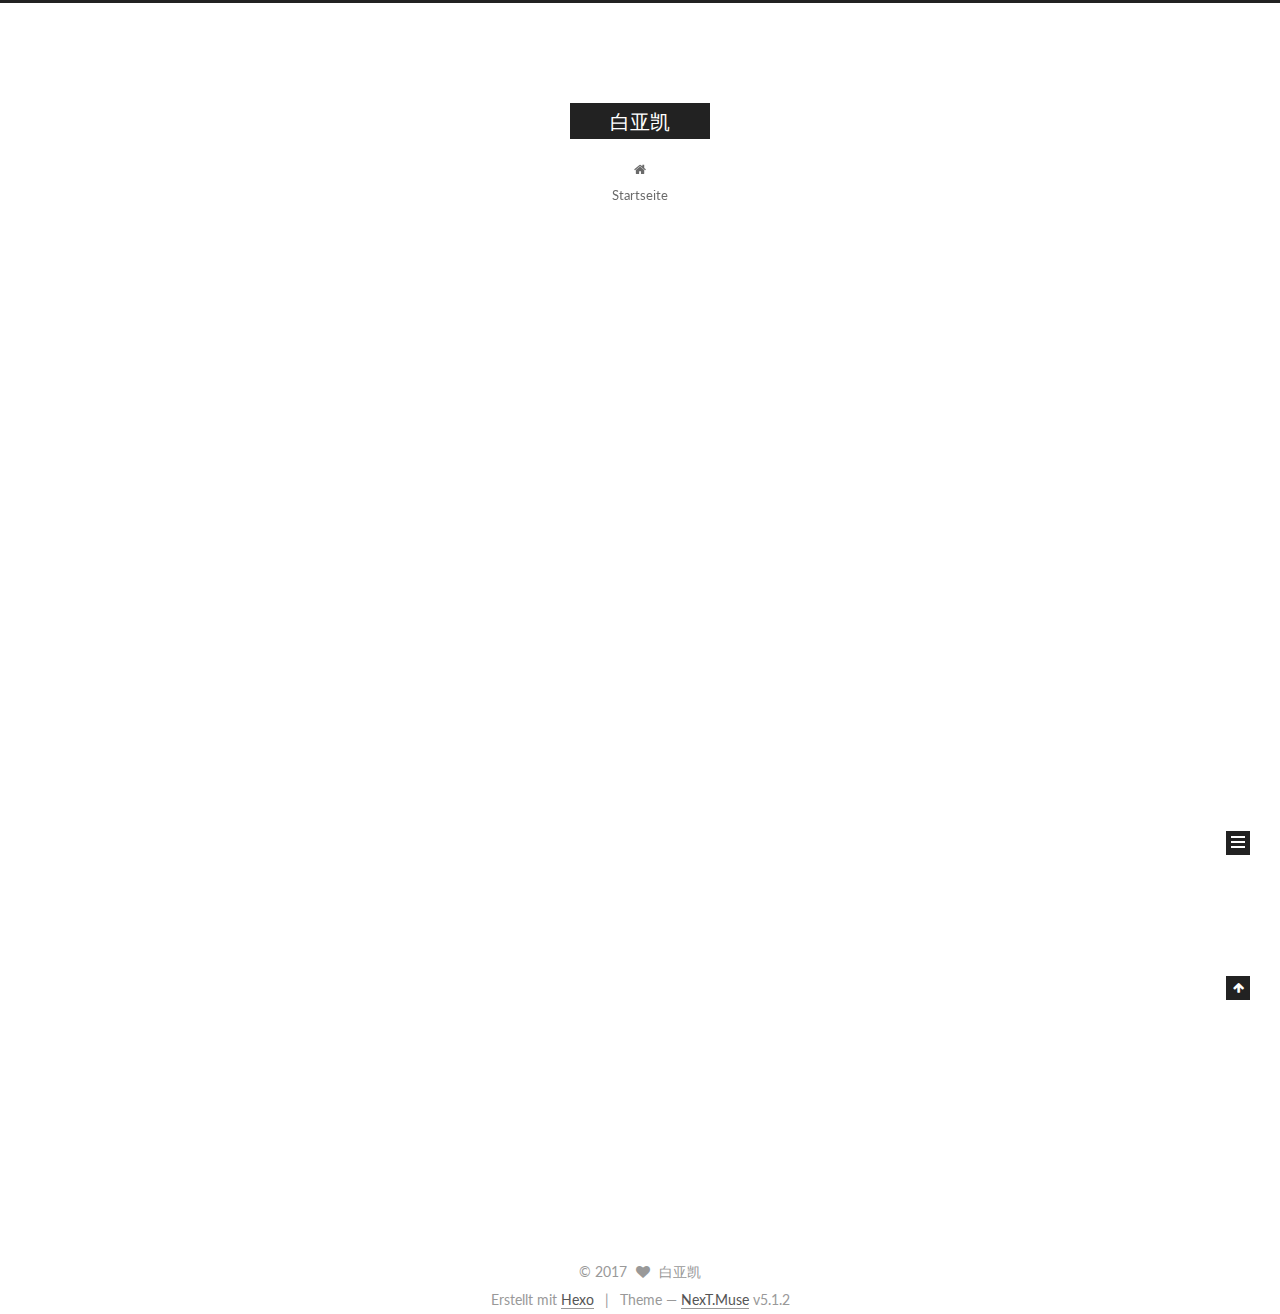
==== commit 9c5d602f: "Site updated: 2017-08-30 14:44:40" ====
--- a/index.html
+++ b/index.html
@@ -1,190 +1,602 @@
-<!DOCTYPE HTML>
-<html>
-
+<!DOCTYPE html>
+
+
+
+  
+
+
+<html class="theme-next muse use-motion" lang="">
 <head>
-	<link rel="bookmark"  type="image/x-icon"  href="/img/logo_miccall.png"/>
-	 <link rel="shortcut icon" href="/img/logo_miccall.png">
+  <meta charset="UTF-8"/>
+<meta http-equiv="X-UA-Compatible" content="IE=edge" />
+<meta name="viewport" content="width=device-width, initial-scale=1, maximum-scale=1"/>
+<meta name="theme-color" content="#222">
+
+
+
+
+
+
+
+
+
+<meta http-equiv="Cache-Control" content="no-transform" />
+<meta http-equiv="Cache-Control" content="no-siteapp" />
+
+
+
+
+
+
+
+
+
+
+
+
+
+
+
+
+  
+  
+  <link href="/lib/fancybox/source/jquery.fancybox.css?v=2.1.5" rel="stylesheet" type="text/css" />
+
+
+
+
+  
+  
+  
+  
+
+  
+    
+    
+  
+
+  
+
+  
+
+  
+
+  
+
+  
+    
+    
+    <link href="//fonts.googleapis.com/css?family=Lato:300,300italic,400,400italic,700,700italic&subset=latin,latin-ext" rel="stylesheet" type="text/css">
+  
+
+
+
+
+
+
+<link href="/lib/font-awesome/css/font-awesome.min.css?v=4.6.2" rel="stylesheet" type="text/css" />
+
+<link href="/css/main.css?v=5.1.2" rel="stylesheet" type="text/css" />
+
+
+  <meta name="keywords" content="Hexo, NexT" />
+
+
+
+
+
+
+
+
+  <link rel="shortcut icon" type="image/x-icon" href="/favicon.ico?v=5.1.2" />
+
+
+
+
+
+
+<meta property="og:type" content="website">
+<meta property="og:title" content="白亚凯">
+<meta property="og:url" content="http://yoursite.com/index.html">
+<meta property="og:site_name" content="白亚凯">
+<meta name="twitter:card" content="summary">
+<meta name="twitter:title" content="白亚凯">
+
+
+
+<script type="text/javascript" id="hexo.configurations">
+  var NexT = window.NexT || {};
+  var CONFIG = {
+    root: '/',
+    scheme: 'Muse',
+    version: '5.1.2',
+    sidebar: {"position":"left","display":"post","offset":12,"offset_float":12,"b2t":false,"scrollpercent":false,"onmobile":false},
+    fancybox: true,
+    tabs: true,
+    motion: {"enable":true,"async":false,"transition":{"post_block":"fadeIn","post_header":"slideDownIn","post_body":"slideDownIn","coll_header":"slideLeftIn"}},
+    duoshuo: {
+      userId: '0',
+      author: 'Author'
+    },
+    algolia: {
+      applicationID: '',
+      apiKey: '',
+      indexName: '',
+      hits: {"per_page":10},
+      labels: {"input_placeholder":"Search for Posts","hits_empty":"We didn't find any results for the search: ${query}","hits_stats":"${hits} results found in ${time} ms"}
+    }
+  };
+</script>
+
+
+
+  <link rel="canonical" href="http://yoursite.com/"/>
+
+
+
+
+
+  <title>白亚凯</title>
+  
+
+
+
+
+
+
+
+
+</head>
+
+<body itemscope itemtype="http://schema.org/WebPage" lang="">
+
+  
+  
+    
+  
+
+  <div class="container sidebar-position-left 
+  page-home">
+    <div class="headband"></div>
+
+    <header id="header" class="header" itemscope itemtype="http://schema.org/WPHeader">
+      <div class="header-inner"><div class="site-brand-wrapper">
+  <div class="site-meta ">
+    
+
+    <div class="custom-logo-site-title">
+      <a href="/"  class="brand" rel="start">
+        <span class="logo-line-before"><i></i></span>
+        <span class="site-title">白亚凯</span>
+        <span class="logo-line-after"><i></i></span>
+      </a>
+    </div>
+      
+        <p class="site-subtitle"></p>
+      
+  </div>
+
+  <div class="site-nav-toggle">
+    <button>
+      <span class="btn-bar"></span>
+      <span class="btn-bar"></span>
+      <span class="btn-bar"></span>
+    </button>
+  </div>
+</div>
+
+<nav class="site-nav">
+  
+
+  
+    <ul id="menu" class="menu">
+      
+        
+        <li class="menu-item menu-item-home">
+          <a href="/" rel="section">
+            
+              <i class="menu-item-icon fa fa-fw fa-home"></i> <br />
+            
+            Startseite
+          </a>
+        </li>
+      
+
+      
+    </ul>
+  
+
+  
+</nav>
+
+
+
+ </div>
+    </header>
+
+    <main id="main" class="main">
+      <div class="main-inner">
+        <div class="content-wrap">
+          <div id="content" class="content">
+            
+  <section id="posts" class="posts-expand">
+    
+      
+
+  
+
+  
+  
+  
+
+  <article class="post post-type-normal" itemscope itemtype="http://schema.org/Article">
+  
+  
+  
+  <div class="post-block">
+    <link itemprop="mainEntityOfPage" href="http://yoursite.com/2017/08/30/hello-world/">
+
+    <span hidden itemprop="author" itemscope itemtype="http://schema.org/Person">
+      <meta itemprop="name" content="白亚凯">
+      <meta itemprop="description" content="">
+      <meta itemprop="image" content="/images/avatar.gif">
+    </span>
+
+    <span hidden itemprop="publisher" itemscope itemtype="http://schema.org/Organization">
+      <meta itemprop="name" content="白亚凯">
+    </span>
+
+    
+      <header class="post-header">
+
+        
+        
+          <h1 class="post-title" itemprop="name headline">
+                
+                <a class="post-title-link" href="/2017/08/30/hello-world/" itemprop="url">Hello World</a></h1>
+        
+
+        <div class="post-meta">
+          <span class="post-time">
+            
+              <span class="post-meta-item-icon">
+                <i class="fa fa-calendar-o"></i>
+              </span>
+              
+                <span class="post-meta-item-text">Veröffentlicht am</span>
+              
+              <time title="Post created" itemprop="dateCreated datePublished" datetime="2017-08-30T02:01:33+08:00">
+                2017-08-30
+              </time>
+            
+
+            
+
+            
+          </span>
+
+          
+
+          
+            
+          
+
+          
+          
+
+          
+
+          
+
+          
+
+        </div>
+      </header>
+    
+
+    
+    
+    
+    <div class="post-body" itemprop="articleBody">
+
+      
+      
+
+      
+        
+          
+            <p>Welcome to <a href="https://hexo.io/" target="_blank" rel="external">Hexo</a>! This is your very first post. Check <a href="https://hexo.io/docs/" target="_blank" rel="external">documentation</a> for more info. If you get any problems when using Hexo, you can find the answer in <a href="https://hexo.io/docs/troubleshooting.html" target="_blank" rel="external">troubleshooting</a> or you can ask me on <a href="https://github.com/hexojs/hexo/issues" target="_blank" rel="external">GitHub</a>.</p>
+<h2 id="Quick-Start"><a href="#Quick-Start" class="headerlink" title="Quick Start"></a>Quick Start</h2><h3 id="Create-a-new-post"><a href="#Create-a-new-post" class="headerlink" title="Create a new post"></a>Create a new post</h3><figure class="highlight bash"><table><tr><td class="gutter"><pre><div class="line">1</div></pre></td><td class="code"><pre><div class="line">$ hexo new <span class="string">"My New Post"</span></div></pre></td></tr></table></figure>
+<p>More info: <a href="https://hexo.io/docs/writing.html" target="_blank" rel="external">Writing</a></p>
+<h3 id="Run-server"><a href="#Run-server" class="headerlink" title="Run server"></a>Run server</h3><figure class="highlight bash"><table><tr><td class="gutter"><pre><div class="line">1</div></pre></td><td class="code"><pre><div class="line">$ hexo server</div></pre></td></tr></table></figure>
+<p>More info: <a href="https://hexo.io/docs/server.html" target="_blank" rel="external">Server</a></p>
+<h3 id="Generate-static-files"><a href="#Generate-static-files" class="headerlink" title="Generate static files"></a>Generate static files</h3><figure class="highlight bash"><table><tr><td class="gutter"><pre><div class="line">1</div></pre></td><td class="code"><pre><div class="line">$ hexo generate</div></pre></td></tr></table></figure>
+<p>More info: <a href="https://hexo.io/docs/generating.html" target="_blank" rel="external">Generating</a></p>
+<h3 id="Deploy-to-remote-sites"><a href="#Deploy-to-remote-sites" class="headerlink" title="Deploy to remote sites"></a>Deploy to remote sites</h3><figure class="highlight bash"><table><tr><td class="gutter"><pre><div class="line">1</div></pre></td><td class="code"><pre><div class="line">$ hexo deploy</div></pre></td></tr></table></figure>
+<p>More info: <a href="https://hexo.io/docs/deployment.html" target="_blank" rel="external">Deployment</a></p>
+
+          
+        
+      
+    </div>
+    
+    
+    
+
+    
+
+    
+
+    
+
+    <footer class="post-footer">
+      
+
+      
+
+      
+
+      
+      
+        <div class="post-eof"></div>
+      
+    </footer>
+  </div>
+  
+  
+  
+  </article>
+
+
+    
+  </section>
+
+  
+
+
+          </div>
+          
+
+
+          
+
+        </div>
+        
+          
+  
+  <div class="sidebar-toggle">
+    <div class="sidebar-toggle-line-wrap">
+      <span class="sidebar-toggle-line sidebar-toggle-line-first"></span>
+      <span class="sidebar-toggle-line sidebar-toggle-line-middle"></span>
+      <span class="sidebar-toggle-line sidebar-toggle-line-last"></span>
+    </div>
+  </div>
+
+  <aside id="sidebar" class="sidebar">
+    
+    <div class="sidebar-inner">
+
+      
+
+      
+
+      <section class="site-overview sidebar-panel sidebar-panel-active">
+        <div class="site-author motion-element" itemprop="author" itemscope itemtype="http://schema.org/Person">
+          
+            <p class="site-author-name" itemprop="name">白亚凯</p>
+            <p class="site-description motion-element" itemprop="description"></p>
+        </div>
+
+        <nav class="site-state motion-element">
+
+          
+            <div class="site-state-item site-state-posts">
+            
+              <a href="/archives">
+            
+                <span class="site-state-item-count">1</span>
+                <span class="site-state-item-name">Artikel</span>
+              </a>
+            </div>
+          
+
+          
+
+          
+
+        </nav>
+
+        
+
+        <div class="links-of-author motion-element">
+          
+        </div>
+
+        
+        
+
+        
+        
+
+        
+
+
+      </section>
+
+      
+
+      
+
+    </div>
+  </aside>
+
+
+        
+      </div>
+    </main>
+
+    <footer id="footer" class="footer">
+      <div class="footer-inner">
+        <div class="copyright" >
+  
+  &copy; 
+  <span itemprop="copyrightYear">2017</span>
+  <span class="with-love">
+    <i class="fa fa-heart"></i>
+  </span>
+  <span class="author" itemprop="copyrightHolder">白亚凯</span>
+
+  
+</div>
+
+
+  <div class="powered-by">Erstellt mit  <a class="theme-link" href="https://hexo.io">Hexo</a></div>
+
+  <span class="post-meta-divider">|</span>
+
+  <div class="theme-info">Theme &mdash; <a class="theme-link" href="https://github.com/iissnan/hexo-theme-next">NexT.Muse</a> v5.1.2</div>
+
+
+        
+
+
+
+
+
+
+
+        
+      </div>
+    </footer>
+
+    
+      <div class="back-to-top">
+        <i class="fa fa-arrow-up"></i>
+        
+      </div>
+    
+
+  </div>
+
+  
+
+<script type="text/javascript">
+  if (Object.prototype.toString.call(window.Promise) !== '[object Function]') {
+    window.Promise = null;
+  }
+</script>
+
+
+
+
+
+
+
+
+
+  
+
+
+
+
+
+
+
+
+
+
+
+
+  
+  <script type="text/javascript" src="/lib/jquery/index.js?v=2.1.3"></script>
+
+  
+  <script type="text/javascript" src="/lib/fastclick/lib/fastclick.min.js?v=1.0.6"></script>
+
+  
+  <script type="text/javascript" src="/lib/jquery_lazyload/jquery.lazyload.js?v=1.9.7"></script>
+
+  
+  <script type="text/javascript" src="/lib/velocity/velocity.min.js?v=1.2.1"></script>
+
+  
+  <script type="text/javascript" src="/lib/velocity/velocity.ui.min.js?v=1.2.1"></script>
+
+  
+  <script type="text/javascript" src="/lib/fancybox/source/jquery.fancybox.pack.js?v=2.1.5"></script>
+
+
+  
+
+
+  <script type="text/javascript" src="/js/src/utils.js?v=5.1.2"></script>
+
+  <script type="text/javascript" src="/js/src/motion.js?v=5.1.2"></script>
+
+
+
+  
+  
+
+  <script type="text/javascript" src="/js/src/scrollspy.js?v=5.1.2"></script>
+<script type="text/javascript" src="/js/src/post-details.js?v=5.1.2"></script>
+
+
+  
+
+  
+
+
+  <script type="text/javascript" src="/js/src/bootstrap.js?v=5.1.2"></script>
+
+
+
+  
+
+
+  
+
+
+
+
 	
-			
-    <title>
-    白亚凯
-    </title>
-    <meta charset="utf-8" />
-    <meta name="viewport" content="width=device-width, initial-scale=1, user-scalable=no" />
-    <link rel="stylesheet" href="/css/mic_main.css" />
-    <link rel="stylesheet" href="/css/dropdownMenu.css" />
-    
-    	<script async src="//dn-lbstatics.qbox.me/busuanzi/2.3/busuanzi.pure.mini.js"></script>
-	
-    <noscript>
-        <link rel="stylesheet" href="/css/noscript.css" />
-    </noscript>
-
-			    <script src="/js/jquery.min.js"></script>
-    <script src="/js/jquery.scrollex.min.js"></script>
-    <script src="/js/jquery.scrolly.min.js"></script>
-    <script src="/js/skel.min.js"></script>
-    <script src="/js/util.js"></script>
-    <script src="/js/main.js"></script>
-	
-</head>
-    
-		<body class="is-loading">
-    <!-- Wrapper 外包 s-->
-    <div id="wrapper" class="fade-in">
-        <!-- Intro 头部显示 s -->
-                <div id="intro">
-            <h1>This is<br />
-                        MICCALL </h1>
-            <p> Whatever is worth doing is worth doing well <br/> I'll think of you every step of the way
-            </p>
-            <ul class="actions">
-                <li><a href="#header" class="button icon solo fa-arrow-down scrolly">Continue</a></li>
-            </ul>
-        </div>
-        <!-- Intro 头部显示 e -->
-        <!-- Header 头部logo start -->
-        <header id="header">
-    <a href="/" class="logo">MICCALL</a>
-</header>
-        <!-- Header 头部logo end -->
-        <!-- Nav 导航条 start -->
-        <nav id="nav" class="special" >
-            <ul class="menu links" >
-			<!-- Homepage  主页  --> 
-			<li >
-	            <a href="/" rel="nofollow">主页</a>
-	        </li>
-			<!-- categories_name  分类   --> 
-	        
-	        <li class="active">
-	            <a href="#s1">分类</a>
-	                    <ul class="submenu">
-	                        <li>
-	                        
-	                    </ul>
-	        </li>
-	        
-	        <!-- archives  归档   --> 
-	        
-	        
-		        <!-- Pages 自定义   -->
-		        
-		        <li>
-		            <a href="/about/" title="简历">
-		                简历
-		            </a>
-		        </li>
-		        
-		        <li>
-		            <a href="/group/" title="团队">
-		                团队
-		            </a>
-		        </li>
-		        
-		        <li>
-		            <a href="/gallery/" title="图库">
-		                图库
-		            </a>
-		        </li>
-		        
-		        <li>
-		            <a href="/tag/" title="标签">
-		                标签
-		            </a>
-		        </li>
-		        
-
-
-            </ul>
-            <!-- icons 图标   -->
-			<ul class="icons">
-		            
-		                <li><a href="https://github.com/miccall" class="icon fa-github"><span class="label">GitHub</span></a></li>
-		            
-		            
-		            
-		            
-			</ul>
-</nav>
-        <!-- Nav 导航条 end -->
-        <!-- Main 主要部分 start -->
-        
-        <!-- Main-first -->
-                    <div id="main">
-            <!-- Main first s-->
-            <article id="me" class="panel">
-                <header>
-                    <h1>Miccall Metro</h1>
-                    <p>Welcome to my Blog</p>
-                </header>
-                <a href="" class="jumplink pic">
-                    <span class="arrow icon fa-chevron-right"><span></span></span>
-                    <img src="/images/me.jpg" alt="" />
-                </a>
-            </article>
-            <!-- Main first e-->
-        </div>
-
-        
-        <!-- 文章列表   s -->
-        <div id="main" style="background-color: transparent; padding:0;">
-        <section class="link_container" style="margin-top: 0; background-color: transparent; ">
-            <div class="link_row">
-                <!-- 文章sample  s-->
-
-                 
-                <div class="6u 12u(narrower)">
-                    <section class="link_box special">
-                        <div class="page_title" style="background-image: url();background-position: center; background-repeat:no-repeat; background-size:cover;-moz-background-size:cover;">
-                            <!--标题-->
-                            <a href="/2017/08/30/hello-world/"><h2 class="page_title_text"> Hello World </h2></a>
-                            <!--段落-->
-                        </div>
-                        <div class="home-post-info">
-                            <!-- Author Avatar -->
-                            <div class="home-post-info-author-avatar">
-                                <h6><span class="home-post-info-data">2017-08-30</span></h6>
-                                <div class="home-post-info-Category">
-                                    <!-- Category -->
-                                    <span>
-                            <h6>
-                            <a class="post_category-link" href="http://localhost:4000/categories/Algorithm/"></a>                              
-                            </h6>
-
-                        </span>
-                                </div>
-                            </div>
-                        </div>
-                    </section>
-                </div>
-                <!-- 文章sample  e-->
-            
-            </div>
-        </section>
-        </div>
-        <!-- 文章列表   end -->
-        <!-- Main 主要部分 end -->
-        <!-- footer  页码 start-->
-        <footer style="text-align: center; padding-top: 2em;">
-  
-</footer>
-
-        <!-- footer  页码 end-->
-        <!-- Copyright 版权 start -->
-                <div id="copyright">
-            <ul>
-                <li>&copy;Powered By <a href="https://hexo.io/zh-cn/" style="border-bottom: none;">hexo</a></li>
-                <li>Design: <a href="http://miccall.tech " style="border-bottom: none;">miccall</a></li>
-            </ul>
-            
-            	<span id="busuanzi_container_site_pv">2017总访问量<span id="busuanzi_value_site_pv"></span>次</span>
-			
-        </div>
-        <!-- Copyright 版权 end -->
-    </div>
-    <!-- Wrapper 外包 e-->
-    <!-- Scripts -->
+
+
+
+
+
+  
+
+
+
+
+
+  
+
+
+
+
+
+
+
+
+  
+
+
+
+
+
+  
+
+  
+
+  
+
+  
+
+  
+
+  
+
 </body>
- 	
 </html>
--- a/css/main.css
+++ b/css/main.css
@@ -0,0 +1,2660 @@
+/* normalize.css v3.0.2 | MIT License | git.io/normalize */
+html {
+  font-family: sans-serif; /* 1 */
+  -ms-text-size-adjust: 100%; /* 2 */
+  -webkit-text-size-adjust: 100%; /* 2 */
+}
+body {
+  margin: 0;
+}
+article,
+aside,
+details,
+figcaption,
+figure,
+footer,
+header,
+hgroup,
+main,
+menu,
+nav,
+section,
+summary {
+  display: block;
+}
+audio,
+canvas,
+progress,
+video {
+  display: inline-block; /* 1 */
+  vertical-align: baseline; /* 2 */
+}
+audio:not([controls]) {
+  display: none;
+  height: 0;
+}
+[hidden],
+template {
+  display: none;
+}
+a {
+  background-color: transparent;
+}
+a:active,
+a:hover {
+  outline: 0;
+}
+abbr[title] {
+  border-bottom: 1px dotted;
+}
+b,
+strong {
+  font-weight: bold;
+}
+dfn {
+  font-style: italic;
+}
+h1 {
+  font-size: 2em;
+  margin: 0.67em 0;
+}
+mark {
+  background: #ff0;
+  color: #000;
+}
+small {
+  font-size: 80%;
+}
+sub,
+sup {
+  font-size: 75%;
+  line-height: 0;
+  position: relative;
+  vertical-align: baseline;
+}
+sup {
+  top: -0.5em;
+}
+sub {
+  bottom: -0.25em;
+}
+img {
+  border: 0;
+}
+svg:not(:root) {
+  overflow: hidden;
+}
+figure {
+  margin: 1em 40px;
+}
+hr {
+  -moz-box-sizing: content-box;
+  box-sizing: content-box;
+  height: 0;
+}
+pre {
+  overflow: auto;
+}
+code,
+kbd,
+pre,
+samp {
+  font-family: monospace, monospace;
+  font-size: 1em;
+}
+button,
+input,
+optgroup,
+select,
+textarea {
+  color: inherit; /* 1 */
+  font: inherit; /* 2 */
+  margin: 0; /* 3 */
+}
+button {
+  overflow: visible;
+}
+button,
+select {
+  text-transform: none;
+}
+button,
+html input[type="button"],
+input[type="reset"],
+input[type="submit"] {
+  -webkit-appearance: button; /* 2 */
+  cursor: pointer; /* 3 */
+}
+button[disabled],
+html input[disabled] {
+  cursor: default;
+}
+button::-moz-focus-inner,
+input::-moz-focus-inner {
+  border: 0;
+  padding: 0;
+}
+input {
+  line-height: normal;
+}
+input[type="checkbox"],
+input[type="radio"] {
+  box-sizing: border-box; /* 1 */
+  padding: 0; /* 2 */
+}
+input[type="number"]::-webkit-inner-spin-button,
+input[type="number"]::-webkit-outer-spin-button {
+  height: auto;
+}
+input[type="search"] {
+  -webkit-appearance: textfield; /* 1 */
+  -moz-box-sizing: content-box;
+  -webkit-box-sizing: content-box; /* 2 */
+  box-sizing: content-box;
+}
+input[type="search"]::-webkit-search-cancel-button,
+input[type="search"]::-webkit-search-decoration {
+  -webkit-appearance: none;
+}
+fieldset {
+  border: 1px solid #c0c0c0;
+  margin: 0 2px;
+  padding: 0.35em 0.625em 0.75em;
+}
+legend {
+  border: 0; /* 1 */
+  padding: 0; /* 2 */
+}
+textarea {
+  overflow: auto;
+}
+optgroup {
+  font-weight: bold;
+}
+table {
+  border-collapse: collapse;
+  border-spacing: 0;
+}
+td,
+th {
+  padding: 0;
+}
+::selection {
+  background: #262a30;
+  color: #fff;
+}
+body {
+  position: relative;
+  font-family: 'Lato', "PingFang SC", "Microsoft YaHei", sans-serif;
+  font-size: 14px;
+  line-height: 2;
+  color: #555;
+  background: #fff;
+}
+@media (max-width: 767px) {
+  body {
+    padding-right: 0 !important;
+  }
+}
+@media (min-width: 768px) and (max-width: 991px) {
+  body {
+    padding-right: 0 !important;
+  }
+}
+@media (min-width: 1600px) {
+  body {
+    font-size: 16px;
+  }
+}
+h1,
+h2,
+h3,
+h4,
+h5,
+h6 {
+  margin: 0;
+  padding: 0;
+  font-weight: bold;
+  line-height: 1.5;
+  font-family: 'Lato', "PingFang SC", "Microsoft YaHei", sans-serif;
+}
+h2,
+h3,
+h4,
+h5,
+h6 {
+  margin: 20px 0 15px;
+}
+h1 {
+  font-size: 22px;
+}
+@media (max-width: 767px) {
+  h1 {
+    font-size: 18px;
+  }
+}
+h2 {
+  font-size: 20px;
+}
+@media (max-width: 767px) {
+  h2 {
+    font-size: 16px;
+  }
+}
+h3 {
+  font-size: 18px;
+}
+@media (max-width: 767px) {
+  h3 {
+    font-size: 14px;
+  }
+}
+h4 {
+  font-size: 16px;
+}
+@media (max-width: 767px) {
+  h4 {
+    font-size: 12px;
+  }
+}
+h5 {
+  font-size: 14px;
+}
+@media (max-width: 767px) {
+  h5 {
+    font-size: 10px;
+  }
+}
+h6 {
+  font-size: 12px;
+}
+@media (max-width: 767px) {
+  h6 {
+    font-size: 8px;
+  }
+}
+p {
+  margin: 0 0 20px 0;
+}
+a {
+  color: #555;
+  text-decoration: none;
+  outline: none;
+  border-bottom: 1px solid #999;
+  word-wrap: break-word;
+}
+a:hover {
+  color: #222;
+  border-bottom-color: #222;
+}
+blockquote {
+  margin: 0;
+  padding: 0;
+}
+img {
+  display: block;
+  margin: auto;
+  max-width: 100%;
+  height: auto;
+}
+hr {
+  margin: 40px 0;
+  height: 3px;
+  border: none;
+  background-color: #ddd;
+  background-image: repeating-linear-gradient(-45deg, #fff, #fff 4px, transparent 4px, transparent 8px);
+}
+blockquote {
+  padding: 0 15px;
+  color: #666;
+  border-left: 4px solid #ddd;
+}
+blockquote cite::before {
+  content: "-";
+  padding: 0 5px;
+}
+dt {
+  font-weight: 700;
+}
+dd {
+  margin: 0;
+  padding: 0;
+}
+kbd {
+  border: 1px solid #ccc;
+  border-radius: 0.2em;
+  box-shadow: 0.1em 0.1em 0.2em rgba(0,0,0,0.1);
+  background-color: #f9f9f9;
+  font-family: inherit;
+  background-image: -webkit-linear-gradient(top, #eee, #fff, #eee);
+  padding: 0.1em 0.3em;
+  white-space: nowrap;
+}
+.text-left {
+  text-align: left;
+}
+.text-center {
+  text-align: center;
+}
+.text-right {
+  text-align: right;
+}
+.text-justify {
+  text-align: justify;
+}
+.text-nowrap {
+  white-space: nowrap;
+}
+.text-lowercase {
+  text-transform: lowercase;
+}
+.text-uppercase {
+  text-transform: uppercase;
+}
+.text-capitalize {
+  text-transform: capitalize;
+}
+.center-block {
+  display: block;
+  margin-left: auto;
+  margin-right: auto;
+}
+.clearfix:before,
+.clearfix:after {
+  content: " ";
+  display: table;
+}
+.clearfix:after {
+  clear: both;
+}
+.pullquote {
+  width: 45%;
+}
+.pullquote.left {
+  float: left;
+  margin-left: 5px;
+  margin-right: 10px;
+}
+.pullquote.right {
+  float: right;
+  margin-left: 10px;
+  margin-right: 5px;
+}
+.affix.affix.affix {
+  position: fixed;
+}
+.translation {
+  margin-top: -20px;
+  font-size: 14px;
+  color: #999;
+}
+.scrollbar-measure {
+  width: 100px;
+  height: 100px;
+  overflow: scroll;
+  position: absolute;
+  top: -9999px;
+}
+.use-motion .motion-element {
+  opacity: 0;
+}
+table {
+  margin: 20px 0;
+  width: 100%;
+  border-collapse: collapse;
+  border-spacing: 0;
+  border: 1px solid #ddd;
+  font-size: 14px;
+  table-layout: fixed;
+  word-wrap: break-all;
+}
+table>tbody>tr:nth-of-type(odd) {
+  background-color: #f9f9f9;
+}
+table>tbody>tr:hover {
+  background-color: #f5f5f5;
+}
+caption,
+th,
+td {
+  padding: 8px;
+  text-align: left;
+  vertical-align: middle;
+  font-weight: normal;
+}
+th,
+td {
+  border-bottom: 3px solid #ddd;
+  border-right: 1px solid #eee;
+}
+th {
+  padding-bottom: 10px;
+  font-weight: 700;
+}
+td {
+  border-bottom-width: 1px;
+}
+html,
+body {
+  height: 100%;
+}
+.container {
+  position: relative;
+  min-height: 100%;
+}
+.header-inner {
+  margin: 0 auto;
+  padding: 100px 0 70px;
+  width: 700px;
+}
+@media (min-width: 1600px) {
+  .container .header-inner {
+    width: 900px;
+  }
+}
+.main-inner {
+  margin: 0 auto;
+  width: 700px;
+}
+@media (min-width: 1600px) {
+  .container .main-inner {
+    width: 900px;
+  }
+}
+.footer {
+  width: 100%;
+  min-height: 50px;
+}
+.footer-inner {
+  box-sizing: border-box;
+  margin: 20px auto;
+  width: 700px;
+}
+@media (min-width: 1600px) {
+  .container .footer-inner {
+    width: 900px;
+  }
+}
+pre,
+.highlight {
+  overflow: auto;
+  margin: 20px 0;
+  padding: 0;
+  font-size: 13px;
+  color: #4d4d4c;
+  background: #f7f7f7;
+  line-height: 1.6;
+}
+pre,
+code {
+  font-family: consolas, Menlo, "PingFang SC", "Microsoft YaHei", monospace;
+}
+code {
+  padding: 2px 4px;
+  word-wrap: break-word;
+  color: #555;
+  background: #eee;
+  border-radius: 3px;
+  font-size: 13px;
+}
+pre code {
+  padding: 0;
+  color: #4d4d4c;
+  background: none;
+  text-shadow: none;
+}
+.highlight {
+  border-radius: 1px;
+}
+.highlight pre {
+  border: none;
+  margin: 0;
+  padding: 10px 0;
+}
+.highlight table {
+  margin: 0;
+  width: auto;
+  border: none;
+}
+.highlight td {
+  border: none;
+  padding: 0;
+}
+.highlight figcaption {
+  font-size: 1em;
+  color: #4d4d4c;
+  line-height: 1em;
+  margin-bottom: 1em;
+}
+.highlight figcaption:before,
+.highlight figcaption:after {
+  content: " ";
+  display: table;
+}
+.highlight figcaption:after {
+  clear: both;
+}
+.highlight figcaption a {
+  float: right;
+  color: #4d4d4c;
+}
+.highlight figcaption a:hover {
+  border-bottom-color: #4d4d4c;
+}
+.highlight .gutter pre {
+  padding-left: 10px;
+  padding-right: 10px;
+  color: #869194;
+  text-align: right;
+  background-color: #eff2f3;
+}
+.highlight .code pre {
+  width: 100%;
+  padding-left: 10px;
+  padding-right: 10px;
+  background-color: #f7f7f7;
+}
+.highlight .line {
+  height: 20px;
+}
+.gutter {
+  -webkit-user-select: none;
+  -moz-user-select: none;
+  -ms-user-select: none;
+  user-select: none;
+}
+.gist table {
+  width: auto;
+}
+.gist table td {
+  border: none;
+}
+pre .deletion {
+  background: #fdd;
+}
+pre .addition {
+  background: #dfd;
+}
+pre .meta {
+  color: #8959a8;
+}
+pre .comment {
+  color: #8e908c;
+}
+pre .variable,
+pre .attribute,
+pre .tag,
+pre .regexp,
+pre .ruby .constant,
+pre .xml .tag .title,
+pre .xml .pi,
+pre .xml .doctype,
+pre .html .doctype,
+pre .css .id,
+pre .css .class,
+pre .css .pseudo {
+  color: #c82829;
+}
+pre .number,
+pre .preprocessor,
+pre .built_in,
+pre .literal,
+pre .params,
+pre .constant,
+pre .command {
+  color: #f5871f;
+}
+pre .ruby .class .title,
+pre .css .rules .attribute,
+pre .string,
+pre .value,
+pre .inheritance,
+pre .header,
+pre .ruby .symbol,
+pre .xml .cdata,
+pre .special,
+pre .number,
+pre .formula {
+  color: #718c00;
+}
+pre .title,
+pre .css .hexcolor {
+  color: #3e999f;
+}
+pre .function,
+pre .python .decorator,
+pre .python .title,
+pre .ruby .function .title,
+pre .ruby .title .keyword,
+pre .perl .sub,
+pre .javascript .title,
+pre .coffeescript .title {
+  color: #4271ae;
+}
+pre .keyword,
+pre .javascript .function {
+  color: #8959a8;
+}
+.full-image.full-image.full-image {
+  border: none;
+  max-width: 100%;
+  width: auto;
+  margin: 20px auto;
+}
+@media (min-width: 992px) {
+  .full-image.full-image.full-image {
+    max-width: none;
+    width: 110%;
+    margin: 25px -5%;
+  }
+}
+.blockquote-center,
+.page-home .post-type-quote blockquote,
+.page-post-detail .post-type-quote blockquote {
+  position: relative;
+  margin: 40px 0;
+  padding: 0;
+  border-left: none;
+  text-align: center;
+}
+.blockquote-center::before,
+.page-home .post-type-quote blockquote::before,
+.page-post-detail .post-type-quote blockquote::before,
+.blockquote-center::after,
+.page-home .post-type-quote blockquote::after,
+.page-post-detail .post-type-quote blockquote::after {
+  position: absolute;
+  content: ' ';
+  display: block;
+  width: 100%;
+  height: 24px;
+  opacity: 0.2;
+  background-repeat: no-repeat;
+  background-position: 0 -6px;
+  background-size: 22px 22px;
+}
+.blockquote-center::before,
+.page-home .post-type-quote blockquote::before,
+.page-post-detail .post-type-quote blockquote::before {
+  top: -20px;
+  background-image: url("../images/quote-l.svg");
+  border-top: 1px solid #ccc;
+}
+.blockquote-center::after,
+.page-home .post-type-quote blockquote::after,
+.page-post-detail .post-type-quote blockquote::after {
+  bottom: -20px;
+  background-image: url("../images/quote-r.svg");
+  border-bottom: 1px solid #ccc;
+  background-position: 100% 8px;
+}
+.blockquote-center p,
+.page-home .post-type-quote blockquote p,
+.page-post-detail .post-type-quote blockquote p,
+.blockquote-center div,
+.page-home .post-type-quote blockquote div,
+.page-post-detail .post-type-quote blockquote div {
+  text-align: center;
+}
+.post .post-body .group-picture img {
+  box-sizing: border-box;
+  padding: 0 3px;
+  border: none;
+}
+.post .group-picture-row {
+  overflow: hidden;
+  margin-top: 6px;
+}
+.post .group-picture-row:first-child {
+  margin-top: 0;
+}
+.post .group-picture-column {
+  float: left;
+}
+.page-post-detail .post-body .group-picture-column {
+  float: none;
+  margin-top: 10px;
+  width: auto !important;
+}
+.page-post-detail .post-body .group-picture-column img {
+  margin: 0 auto;
+}
+.page-archive .group-picture-container {
+  overflow: hidden;
+}
+.page-archive .group-picture-row {
+  float: left;
+}
+.page-archive .group-picture-row:first-child {
+  margin-top: 6px;
+}
+.page-archive .group-picture-column {
+  max-width: 150px;
+  max-height: 150px;
+}
+.post-body .note {
+  position: relative;
+  padding: 15px;
+  margin-bottom: 20px;
+  border: 1px solid #eee;
+  border-left-width: 5px;
+  border-radius: 3px;
+}
+.post-body .note h2,
+.post-body .note h3,
+.post-body .note h4,
+.post-body .note h5,
+.post-body .note h6 {
+  margin-top: 0;
+  margin-bottom: 0;
+  border-bottom: initial;
+  padding-top: 0 !important;
+}
+.post-body .note p:first-child,
+.post-body .note ul:first-child,
+.post-body .note ol:first-child,
+.post-body .note table:first-child,
+.post-body .note pre:first-child,
+.post-body .note blockquote:first-child {
+  margin-top: 0;
+}
+.post-body .note p:last-child,
+.post-body .note ul:last-child,
+.post-body .note ol:last-child,
+.post-body .note table:last-child,
+.post-body .note pre:last-child,
+.post-body .note blockquote:last-child {
+  margin-bottom: 0;
+}
+.post-body .note.default {
+  border-left-color: #777;
+}
+.post-body .note.default h2,
+.post-body .note.default h3,
+.post-body .note.default h4,
+.post-body .note.default h5,
+.post-body .note.default h6 {
+  color: #777;
+}
+.post-body .note.primary {
+  border-left-color: #6f42c1;
+}
+.post-body .note.primary h2,
+.post-body .note.primary h3,
+.post-body .note.primary h4,
+.post-body .note.primary h5,
+.post-body .note.primary h6 {
+  color: #6f42c1;
+}
+.post-body .note.info {
+  border-left-color: #428bca;
+}
+.post-body .note.info h2,
+.post-body .note.info h3,
+.post-body .note.info h4,
+.post-body .note.info h5,
+.post-body .note.info h6 {
+  color: #428bca;
+}
+.post-body .note.success {
+  border-left-color: #5cb85c;
+}
+.post-body .note.success h2,
+.post-body .note.success h3,
+.post-body .note.success h4,
+.post-body .note.success h5,
+.post-body .note.success h6 {
+  color: #5cb85c;
+}
+.post-body .note.warning {
+  border-left-color: #f0ad4e;
+}
+.post-body .note.warning h2,
+.post-body .note.warning h3,
+.post-body .note.warning h4,
+.post-body .note.warning h5,
+.post-body .note.warning h6 {
+  color: #f0ad4e;
+}
+.post-body .note.danger {
+  border-left-color: #d9534f;
+}
+.post-body .note.danger h2,
+.post-body .note.danger h3,
+.post-body .note.danger h4,
+.post-body .note.danger h5,
+.post-body .note.danger h6 {
+  color: #d9534f;
+}
+.post-body .label {
+  display: inline;
+  padding: 0 2px;
+  white-space: nowrap;
+}
+.post-body .label.default {
+  background-color: #f0f0f0;
+}
+.post-body .label.primary {
+  background-color: #efe6f7;
+}
+.post-body .label.info {
+  background-color: #e5f2f8;
+}
+.post-body .label.success {
+  background-color: #e7f4e9;
+}
+.post-body .label.warning {
+  background-color: #fcf6e1;
+}
+.post-body .label.danger {
+  background-color: #fae8eb;
+}
+.post-body .tabs {
+  position: relative;
+  display: block;
+  margin-bottom: 20px;
+  padding-top: 10px;
+}
+.post-body .tabs ul.nav-tabs {
+  margin: 0;
+  padding: 0;
+  display: flex;
+  margin-bottom: -1px;
+}
+@media (max-width: 413px) {
+  .post-body .tabs ul.nav-tabs {
+    display: block;
+    margin-bottom: 5px;
+  }
+}
+.post-body .tabs ul.nav-tabs li.tab {
+  list-style-type: none !important;
+  margin: 0 0.25em 0 0;
+  border-top: 3px solid transparent;
+  border-left: 1px solid transparent;
+  border-right: 1px solid transparent;
+}
+@media (max-width: 413px) {
+  .post-body .tabs ul.nav-tabs li.tab {
+    margin: initial;
+    border-top: 1px solid transparent;
+    border-left: 3px solid transparent;
+    border-right: 1px solid transparent;
+    border-bottom: 1px solid transparent;
+  }
+}
+.post-body .tabs ul.nav-tabs li.tab a {
+  outline: 0;
+  border-bottom: initial;
+  display: block;
+  line-height: 1.8em;
+  padding: 0.25em 0.75em;
+  transition-duration: 0.2s;
+  transition-timing-function: ease-out;
+  transition-delay: 0s;
+}
+.post-body .tabs ul.nav-tabs li.tab a i {
+  width: 1.285714285714286em;
+}
+.post-body .tabs ul.nav-tabs li.tab.active {
+  border-top: 3px solid #fc6423;
+  border-left: 1px solid #ddd;
+  border-right: 1px solid #ddd;
+  background-color: #fff;
+}
+@media (max-width: 413px) {
+  .post-body .tabs ul.nav-tabs li.tab.active {
+    border-top: 1px solid #ddd;
+    border-left: 3px solid #fc6423;
+    border-right: 1px solid #ddd;
+    border-bottom: 1px solid #ddd;
+  }
+}
+.post-body .tabs ul.nav-tabs li.tab.active a {
+  cursor: default;
+  color: #555;
+}
+.post-body .tabs .tab-content {
+  background-color: #fff;
+}
+.post-body .tabs .tab-content .tab-pane {
+  border: 1px solid #ddd;
+  padding: 20px 20px 0 20px;
+}
+.post-body .tabs .tab-content .tab-pane:not(.active) {
+  display: none !important;
+}
+.post-body .tabs .tab-content .tab-pane.active {
+  display: block !important;
+}
+.btn {
+  display: inline-block;
+  padding: 0 20px;
+  font-size: 14px;
+  color: #fff;
+  background: #222;
+  border: 2px solid #222;
+  text-decoration: none;
+  border-radius: 0;
+  transition-property: background-color;
+  transition-duration: 0.2s;
+  transition-timing-function: ease-in-out;
+  transition-delay: 0s;
+}
+.btn:hover,
+.post-button .btn:hover {
+  border-color: #222;
+  color: #222;
+  background: #fff;
+}
+.btn-bar {
+  display: block;
+  width: 22px;
+  height: 2px;
+  background: #555;
+  border-radius: 1px;
+}
+.btn-bar+.btn-bar {
+  margin-top: 4px;
+}
+.pagination {
+  margin: 120px 0 40px;
+  text-align: center;
+  border-top: 1px solid #eee;
+}
+.page-number-basic,
+.pagination .prev,
+.pagination .next,
+.pagination .page-number,
+.pagination .space {
+  display: inline-block;
+  position: relative;
+  top: -1px;
+  margin: 0 10px;
+  padding: 0 10px;
+  line-height: 30px;
+}
+@media (max-width: 767px) {
+  .page-number-basic,
+  .pagination .prev,
+  .pagination .next,
+  .pagination .page-number,
+  .pagination .space {
+    margin: 0 5px;
+  }
+}
+.pagination .prev,
+.pagination .next,
+.pagination .page-number {
+  border-bottom: 0;
+  border-top: 1px solid #eee;
+  transition-property: border-color;
+  transition-duration: 0.2s;
+  transition-timing-function: ease-in-out;
+  transition-delay: 0s;
+}
+.pagination .prev:hover,
+.pagination .next:hover,
+.pagination .page-number:hover {
+  border-top-color: #222;
+}
+.pagination .space {
+  padding: 0;
+  margin: 0;
+}
+.pagination .prev {
+  margin-left: 0;
+}
+.pagination .next {
+  margin-right: 0;
+}
+.pagination .page-number.current {
+  color: #fff;
+  background: #ccc;
+  border-top-color: #ccc;
+}
+@media (max-width: 767px) {
+  .pagination {
+    border-top: none;
+  }
+  .pagination .prev,
+  .pagination .next,
+  .pagination .page-number {
+    margin-bottom: 10px;
+    border-top: 0;
+    border-bottom: 1px solid #eee;
+  }
+  .pagination .prev:hover,
+  .pagination .next:hover,
+  .pagination .page-number:hover {
+    border-bottom-color: #222;
+  }
+}
+.comments {
+  margin: 60px 20px 0;
+}
+.tag-cloud {
+  text-align: center;
+}
+.tag-cloud a {
+  display: inline-block;
+  margin: 10px;
+}
+.back-to-top {
+  box-sizing: border-box;
+  position: fixed;
+  bottom: -100px;
+  right: 30px;
+  z-index: 1050;
+  padding: 0 6px;
+  width: 24px;
+  background: #222;
+  font-size: 12px;
+  opacity: 1;
+  color: #fff;
+  cursor: pointer;
+  text-align: center;
+  -webkit-transform: translateZ(0);
+  transition-property: bottom;
+  transition-duration: 0.2s;
+  transition-timing-function: ease-in-out;
+  transition-delay: 0s;
+}
+@media (min-width: 768px) and (max-width: 991px) {
+  .back-to-top {
+    display: none !important;
+  }
+}
+@media (max-width: 767px) {
+  .back-to-top {
+    display: none !important;
+  }
+}
+.back-to-top.back-to-top-on {
+  bottom: 19px;
+}
+.header {
+  background: transparent;
+}
+.header-inner {
+  position: relative;
+}
+.headband {
+  height: 3px;
+  background: #222;
+}
+.site-meta {
+  margin: 0;
+  text-align: center;
+}
+@media (max-width: 767px) {
+  .site-meta {
+    text-align: center;
+  }
+}
+.brand {
+  position: relative;
+  display: inline-block;
+  padding: 0 40px;
+  color: #fff;
+  background: #222;
+  border-bottom: none;
+}
+.brand:hover {
+  color: #fff;
+}
+.logo {
+  display: inline-block;
+  margin-right: 5px;
+  line-height: 36px;
+  vertical-align: top;
+}
+.site-title {
+  display: inline-block;
+  vertical-align: top;
+  line-height: 36px;
+  font-size: 20px;
+  font-weight: normal;
+  font-family: 'Lato', "PingFang SC", "Microsoft YaHei", sans-serif;
+}
+.site-subtitle {
+  margin-top: 10px;
+  font-size: 13px;
+  color: #999;
+}
+.use-motion .brand {
+  opacity: 0;
+}
+.use-motion .logo,
+.use-motion .site-title,
+.use-motion .site-subtitle {
+  opacity: 0;
+  position: relative;
+  top: -10px;
+}
+.site-nav-toggle {
+  display: none;
+  position: absolute;
+  top: 10px;
+  left: 10px;
+}
+@media (max-width: 767px) {
+  .site-nav-toggle {
+    display: block;
+  }
+}
+.site-nav-toggle button {
+  margin-top: 2px;
+  padding: 9px 10px;
+  background: transparent;
+  border: none;
+}
+@media (max-width: 767px) {
+  .site-nav {
+    display: none;
+    margin: 0 -10px;
+    padding: 0 10px;
+    clear: both;
+    border-top: 1px solid #ddd;
+  }
+}
+@media (min-width: 768px) and (max-width: 991px) {
+  .site-nav {
+    display: block !important;
+  }
+}
+@media (min-width: 992px) {
+  .site-nav {
+    display: block !important;
+  }
+}
+.menu {
+  margin-top: 20px;
+  padding-left: 0;
+  text-align: center;
+}
+.menu .menu-item {
+  display: inline-block;
+  margin: 0 10px;
+  list-style: none;
+}
+@media screen and (max-width: 767px) {
+  .menu .menu-item {
+    margin-top: 10px;
+  }
+}
+.menu .menu-item a {
+  display: block;
+  font-size: 13px;
+  line-height: inherit;
+  border-bottom: 1px solid transparent;
+  transition-property: border-color;
+  transition-duration: 0.2s;
+  transition-timing-function: ease-in-out;
+  transition-delay: 0s;
+}
+.menu .menu-item a:hover {
+  border-bottom-color: #222;
+}
+.menu .menu-item .fa {
+  margin-right: 5px;
+}
+.use-motion .menu-item {
+  opacity: 0;
+}
+.post-body {
+  font-family: 'Lato', "PingFang SC", "Microsoft YaHei", sans-serif;
+}
+@media (max-width: 767px) {
+  .post-body {
+    word-break: break-word;
+  }
+}
+.post-body .fancybox img {
+  display: block !important;
+  margin: 0 auto;
+  cursor: pointer;
+  cursor: zoom-in;
+  cursor: -webkit-zoom-in;
+}
+.post-body .image-caption,
+.post-body .figure .caption {
+  margin: 10px auto 15px;
+  text-align: center;
+  font-size: 14px;
+  color: #999;
+  font-weight: bold;
+  line-height: 1;
+}
+.post-sticky-flag {
+  display: inline-block;
+  font-size: 16px;
+  -ms-transform: rotate(30deg);
+  -webkit-transform: rotate(30deg);
+  -moz-transform: rotate(30deg);
+  -ms-transform: rotate(30deg);
+  -o-transform: rotate(30deg);
+  transform: rotate(30deg);
+}
+.use-motion .post-block {
+  opacity: 0;
+}
+.use-motion .post-header {
+  opacity: 0;
+}
+.use-motion .post-body {
+  opacity: 0;
+}
+.use-motion .collection-title {
+  opacity: 0;
+}
+.posts-expand {
+  padding-top: 40px;
+}
+@media (max-width: 767px) {
+  .posts-expand {
+    margin: 0 20px;
+  }
+  .post-body pre {
+    padding: 10px;
+  }
+  .post-body pre .gutter pre {
+    padding-right: 10px;
+  }
+  .post-body .highlight {
+    margin-left: 0px;
+    margin-right: 0px;
+    padding: 0;
+  }
+  .post-body .highlight .gutter pre {
+    padding-right: 10px;
+  }
+}
+@media (min-width: 992px) {
+  .posts-expand .post-body {
+    text-align: justify;
+  }
+}
+.posts-expand .post-body h2,
+.posts-expand .post-body h3,
+.posts-expand .post-body h4,
+.posts-expand .post-body h5,
+.posts-expand .post-body h6 {
+  padding-top: 10px;
+}
+.posts-expand .post-body h2 .header-anchor,
+.posts-expand .post-body h3 .header-anchor,
+.posts-expand .post-body h4 .header-anchor,
+.posts-expand .post-body h5 .header-anchor,
+.posts-expand .post-body h6 .header-anchor {
+  float: right;
+  margin-left: 10px;
+  color: #ccc;
+  border-bottom-style: none;
+  visibility: hidden;
+}
+.posts-expand .post-body h2 .header-anchor:hover,
+.posts-expand .post-body h3 .header-anchor:hover,
+.posts-expand .post-body h4 .header-anchor:hover,
+.posts-expand .post-body h5 .header-anchor:hover,
+.posts-expand .post-body h6 .header-anchor:hover {
+  color: inherit;
+}
+.posts-expand .post-body h2:hover .header-anchor,
+.posts-expand .post-body h3:hover .header-anchor,
+.posts-expand .post-body h4:hover .header-anchor,
+.posts-expand .post-body h5:hover .header-anchor,
+.posts-expand .post-body h6:hover .header-anchor {
+  visibility: visible;
+}
+.posts-expand .post-body ul li {
+  list-style: circle;
+}
+.posts-expand .post-body img {
+  box-sizing: border-box;
+  margin: auto;
+  padding: 3px;
+  border: 1px solid #ddd;
+}
+.posts-expand .fancybox img {
+  margin: 0 auto;
+}
+@media (max-width: 767px) {
+  .posts-collapse {
+    margin: 0 20px;
+  }
+  .posts-collapse .post-title,
+  .posts-collapse .post-meta {
+    display: block;
+    width: auto;
+    text-align: left;
+  }
+}
+.posts-collapse {
+  position: relative;
+  z-index: 1010;
+  margin-left: 55px;
+}
+.posts-collapse::after {
+  content: " ";
+  position: absolute;
+  top: 20px;
+  left: 0;
+  margin-left: -2px;
+  width: 4px;
+  height: 100%;
+  background: #f5f5f5;
+  z-index: -1;
+}
+@media (max-width: 767px) {
+  .posts-collapse {
+    margin: 0 20px;
+  }
+}
+.posts-collapse .collection-title {
+  position: relative;
+  margin: 60px 0;
+}
+.posts-collapse .collection-title h1,
+.posts-collapse .collection-title h2 {
+  margin-left: 20px;
+}
+.posts-collapse .collection-title small {
+  color: #bbb;
+  margin-left: 5px;
+}
+.posts-collapse .collection-title::before {
+  content: " ";
+  position: absolute;
+  left: 0;
+  top: 50%;
+  margin-left: -4px;
+  margin-top: -4px;
+  width: 8px;
+  height: 8px;
+  background: #bbb;
+  border-radius: 50%;
+}
+.posts-collapse .post {
+  margin: 30px 0;
+}
+.posts-collapse .post-header {
+  position: relative;
+  transition-duration: 0.2s;
+  transition-timing-function: ease-in-out;
+  transition-delay: 0s;
+  transition-property: border;
+  border-bottom: 1px dashed #ccc;
+}
+.posts-collapse .post-header::before {
+  content: " ";
+  position: absolute;
+  left: 0;
+  top: 12px;
+  width: 6px;
+  height: 6px;
+  margin-left: -4px;
+  background: #bbb;
+  border-radius: 50%;
+  border: 1px solid #fff;
+  transition-duration: 0.2s;
+  transition-timing-function: ease-in-out;
+  transition-delay: 0s;
+  transition-property: background;
+}
+.posts-collapse .post-header:hover {
+  border-bottom-color: #666;
+}
+.posts-collapse .post-header:hover::before {
+  background: #222;
+}
+.posts-collapse .post-meta {
+  position: absolute;
+  font-size: 12px;
+  left: 20px;
+  top: 5px;
+}
+.posts-collapse .post-comments-count {
+  display: none;
+}
+.posts-collapse .post-title {
+  margin-left: 60px;
+  font-size: 16px;
+  font-weight: normal;
+  line-height: inherit;
+}
+.posts-collapse .post-title::after {
+  margin-left: 3px;
+  opacity: 0.6;
+}
+.posts-collapse .post-title a {
+  color: #666;
+  border-bottom: none;
+}
+.page-home .post-type-quote .post-header,
+.page-post-detail .post-type-quote .post-header,
+.page-home .post-type-quote .post-tags,
+.page-post-detail .post-type-quote .post-tags {
+  display: none;
+}
+.posts-expand .post-title {
+  font-size: 26px;
+  text-align: center;
+  word-break: break-word;
+  font-weight: 400;
+}
+@media (max-width: 767px) {
+  .posts-expand .post-title {
+    font-size: 22px;
+  }
+}
+.posts-expand .post-title-link {
+  display: inline-block;
+  position: relative;
+  color: #555;
+  border-bottom: none;
+  line-height: 1.2;
+  vertical-align: top;
+}
+.posts-expand .post-title-link::before {
+  content: "";
+  position: absolute;
+  width: 100%;
+  height: 2px;
+  bottom: 0;
+  left: 0;
+  background-color: #000;
+  visibility: hidden;
+  -webkit-transform: scaleX(0);
+  -moz-transform: scaleX(0);
+  -ms-transform: scaleX(0);
+  -o-transform: scaleX(0);
+  transform: scaleX(0);
+  transition-duration: 0.2s;
+  transition-timing-function: ease-in-out;
+  transition-delay: 0s;
+}
+.posts-expand .post-title-link:hover::before {
+  visibility: visible;
+  -webkit-transform: scaleX(1);
+  -moz-transform: scaleX(1);
+  -ms-transform: scaleX(1);
+  -o-transform: scaleX(1);
+  transform: scaleX(1);
+}
+.posts-expand .post-title-link .fa {
+  font-size: 16px;
+}
+.posts-expand .post-meta {
+  margin: 3px 0 60px 0;
+  color: #999;
+  font-family: 'Lato', "PingFang SC", "Microsoft YaHei", sans-serif;
+  font-size: 12px;
+  text-align: center;
+}
+.posts-expand .post-meta .post-category-list {
+  display: inline-block;
+  margin: 0;
+  padding: 3px;
+}
+.posts-expand .post-meta .post-category-list-link {
+  color: #999;
+}
+.posts-expand .post-meta .post-description {
+  font-size: 14px;
+  margin-top: 2px;
+}
+.post-meta-divider {
+  margin: 0 0.5em;
+}
+.post-meta-item-icon {
+  margin-right: 3px;
+}
+@media (min-width: 768px) and (max-width: 991px) {
+  .post-meta-item-icon {
+    display: inline-block;
+  }
+}
+@media (max-width: 767px) {
+  .post-meta-item-icon {
+    display: inline-block;
+  }
+}
+@media (min-width: 768px) and (max-width: 991px) {
+  .post-meta-item-text {
+    display: none;
+  }
+}
+@media (max-width: 767px) {
+  .post-meta-item-text {
+    display: none;
+  }
+}
+@media (max-width: 767px) {
+  .posts-expand .post-comments-count {
+    display: none;
+  }
+}
+.post-button {
+  margin-top: 50px;
+}
+.post-button .btn {
+  color: #fff;
+  font-size: 14px;
+  background: #222;
+  border-radius: 0;
+  line-height: 2;
+  margin: 0 4px 8px 4px;
+}
+.post-button .fa-fw {
+  width: 1.285714285714286em;
+  text-align: left;
+}
+.posts-expand .post-tags {
+  margin-top: 40px;
+  text-align: center;
+}
+.posts-expand .post-tags a {
+  display: inline-block;
+  margin-right: 10px;
+  font-size: 13px;
+}
+.post-nav {
+  display: table;
+  margin-top: 15px;
+  width: 100%;
+  border-top: 1px solid #eee;
+}
+.post-nav-divider {
+  display: table-cell;
+  width: 10%;
+}
+.post-nav-item {
+  display: table-cell;
+  padding: 10px 0 0 0;
+  width: 45%;
+  vertical-align: top;
+}
+.post-nav-item a {
+  position: relative;
+  display: block;
+  line-height: 25px;
+  font-size: 14px;
+  color: #555;
+  border-bottom: none;
+}
+.post-nav-item a:hover {
+  color: #222;
+  border-bottom: none;
+}
+.post-nav-item a:active {
+  top: 2px;
+}
+.post-nav-item .fa {
+  position: absolute;
+  top: 8px;
+  left: 0;
+  font-size: 12px;
+}
+.post-nav-next a {
+  padding-left: 15px;
+}
+.post-nav-prev {
+  text-align: right;
+}
+.post-nav-prev a {
+  padding-right: 15px;
+}
+.post-nav-prev .fa {
+  right: 0;
+  left: auto;
+}
+.posts-expand .post-eof {
+  display: block;
+  margin: 80px auto 60px;
+  width: 8%;
+  height: 1px;
+  background: #ccc;
+  text-align: center;
+}
+.post:last-child .post-eof.post-eof.post-eof {
+  display: none;
+}
+.post-gallery {
+  display: table;
+  table-layout: fixed;
+  width: 100%;
+  border-collapse: separate;
+}
+.post-gallery-row {
+  display: table-row;
+}
+.post-gallery .post-gallery-img {
+  display: table-cell;
+  text-align: center;
+  vertical-align: middle;
+  border: none;
+}
+.post-gallery .post-gallery-img img {
+  max-width: 100%;
+  max-height: 100%;
+  border: none;
+}
+.fancybox-close,
+.fancybox-close:hover {
+  border: none;
+}
+.rtl.post-body p,
+.rtl.post-body a,
+.rtl.post-body h1,
+.rtl.post-body h2,
+.rtl.post-body h3,
+.rtl.post-body h4,
+.rtl.post-body h5,
+.rtl.post-body h6,
+.rtl.post-body li,
+.rtl.post-body ul,
+.rtl.post-body ol {
+  direction: rtl;
+  font-family: UKIJ Ekran;
+}
+.rtl.post-title {
+  font-family: UKIJ Ekran;
+}
+.sidebar {
+  position: fixed;
+  right: 0;
+  top: 0;
+  bottom: 0;
+  width: 0;
+  z-index: 1040;
+  box-shadow: inset 0 2px 6px #000;
+  background: #222;
+  -webkit-transform: translateZ(0);
+}
+.sidebar a {
+  color: #999;
+  border-bottom-color: #555;
+}
+.sidebar a:hover {
+  color: #eee;
+}
+@media (min-width: 768px) and (max-width: 991px) {
+  .sidebar {
+    display: none !important;
+  }
+}
+@media (max-width: 767px) {
+  .sidebar {
+    display: none !important;
+  }
+}
+.sidebar-inner {
+  position: relative;
+  padding: 20px 10px;
+  color: #999;
+  text-align: center;
+}
+.sidebar-toggle {
+  position: fixed;
+  right: 30px;
+  bottom: 45px;
+  width: 14px;
+  height: 14px;
+  padding: 5px;
+  background: #222;
+  line-height: 0;
+  z-index: 1050;
+  cursor: pointer;
+  -webkit-transform: translateZ(0);
+}
+@media (min-width: 768px) and (max-width: 991px) {
+  .sidebar-toggle {
+    display: none !important;
+  }
+}
+@media (max-width: 767px) {
+  .sidebar-toggle {
+    display: none !important;
+  }
+}
+.sidebar-toggle-line {
+  position: relative;
+  display: inline-block;
+  vertical-align: top;
+  height: 2px;
+  width: 100%;
+  background: #fff;
+  margin-top: 3px;
+}
+.sidebar-toggle-line:first-child {
+  margin-top: 0;
+}
+.site-author-image {
+  display: block;
+  margin: 0 auto;
+  padding: 2px;
+  max-width: 96px;
+  height: auto;
+  border: 2px solid #333;
+}
+.site-author-name {
+  margin: 5px 0 0;
+  text-align: center;
+  color: #f5f5f5;
+  font-weight: normal;
+}
+.site-description {
+  margin-top: 5px;
+  text-align: center;
+  font-size: 14px;
+  color: #999;
+}
+.site-state {
+  overflow: hidden;
+  line-height: 1.4;
+  white-space: nowrap;
+  text-align: center;
+}
+.site-state-item {
+  display: inline-block;
+  padding: 0 15px;
+  border-left: 1px solid #333;
+}
+.site-state-item:first-child {
+  border-left: none;
+}
+.site-state-item a {
+  border-bottom: none;
+}
+.site-state-item-count {
+  display: block;
+  text-align: center;
+  color: inherit;
+  font-weight: 600;
+  font-size: 18px;
+}
+.site-state-item-name {
+  font-size: 13px;
+  color: inherit;
+}
+.feed-link {
+  margin-top: 20px;
+}
+.feed-link a {
+  display: inline-block;
+  padding: 0 15px;
+  color: #fc6423;
+  border: 1px solid #fc6423;
+  border-radius: 4px;
+}
+.feed-link a i {
+  color: #fc6423;
+  font-size: 14px;
+}
+.feed-link a:hover {
+  color: #fff;
+  background: #fc6423;
+}
+.feed-link a:hover i {
+  color: #fff;
+}
+.links-of-author {
+  margin-top: 20px;
+  display: flex;
+  flex-wrap: wrap;
+  justify-content: center;
+}
+.links-of-author a {
+  display: inline-block;
+  vertical-align: middle;
+  margin-right: 10px;
+  margin-bottom: 10px;
+  border-bottom-color: #555;
+  font-size: 13px;
+}
+.links-of-author a:before {
+  display: inline-block;
+  vertical-align: middle;
+  margin-right: 3px;
+  content: " ";
+  width: 4px;
+  height: 4px;
+  border-radius: 50%;
+  background: #ffb9ff;
+}
+.links-of-blogroll {
+  font-size: 13px;
+}
+.links-of-blogroll-title {
+  margin-top: 20px;
+  font-size: 14px;
+  font-weight: 600;
+}
+.links-of-blogroll-list {
+  margin: 0;
+  padding: 0;
+  list-style: none;
+}
+.links-of-blogroll-item {
+  padding: 2px 10px;
+}
+.links-of-blogroll-item a {
+  max-width: 280px;
+  box-sizing: border-box;
+  display: inline-block;
+  overflow: hidden;
+  white-space: nowrap;
+  text-overflow: ellipsis;
+}
+.sidebar-nav {
+  margin: 0 0 20px;
+  padding-left: 0;
+}
+.sidebar-nav li {
+  display: inline-block;
+  cursor: pointer;
+  border-bottom: 1px solid transparent;
+  font-size: 14px;
+  color: #555;
+}
+.sidebar-nav li:hover {
+  color: #f5f5f5;
+}
+.page-post-detail .sidebar-nav-toc {
+  padding: 0 5px;
+}
+.page-post-detail .sidebar-nav-overview {
+  margin-left: 10px;
+}
+.sidebar-nav .sidebar-nav-active {
+  color: #87daff;
+  border-bottom-color: #87daff;
+}
+.sidebar-nav .sidebar-nav-active:hover {
+  color: #87daff;
+}
+.sidebar-panel {
+  display: none;
+}
+.sidebar-panel-active {
+  display: block;
+}
+.post-toc-empty {
+  font-size: 14px;
+  color: #666;
+}
+.post-toc-wrap {
+  overflow: hidden;
+}
+.post-toc {
+  overflow: auto;
+}
+.post-toc ol {
+  margin: 0;
+  padding: 0 2px 5px 10px;
+  text-align: left;
+  list-style: none;
+  font-size: 14px;
+}
+.post-toc ol > ol {
+  padding-left: 0;
+}
+.post-toc ol a {
+  transition-duration: 0.2s;
+  transition-timing-function: ease-in-out;
+  transition-delay: 0s;
+  transition-property: all;
+  color: #999;
+  border-bottom-color: #555;
+}
+.post-toc ol a:hover {
+  color: #ccc;
+  border-bottom-color: #ccc;
+}
+.post-toc .nav-item {
+  overflow: hidden;
+  text-overflow: ellipsis;
+  white-space: nowrap;
+  line-height: 1.8;
+}
+.post-toc .nav .nav-child {
+  display: none;
+}
+.post-toc .nav .active > .nav-child {
+  display: block;
+}
+.post-toc .nav .active-current > .nav-child {
+  display: block;
+}
+.post-toc .nav .active-current > .nav-child > .nav-item {
+  display: block;
+}
+.post-toc .nav .active > a {
+  color: #87daff;
+  border-bottom-color: #87daff;
+}
+.post-toc .nav .active-current > a {
+  color: #87daff;
+}
+.post-toc .nav .active-current > a:hover {
+  color: #87daff;
+}
+.footer {
+  font-size: 14px;
+  color: #999;
+}
+.footer img {
+  border: none;
+}
+.footer-inner {
+  text-align: center;
+}
+.with-love {
+  display: inline-block;
+  margin: 0 5px;
+}
+.powered-by,
+.theme-info {
+  display: inline-block;
+}
+.cc-license {
+  margin-top: 10px;
+  text-align: center;
+}
+.cc-license .cc-opacity {
+  opacity: 0.7;
+  border-bottom: none;
+}
+.cc-license .cc-opacity:hover {
+  opacity: 0.9;
+}
+.cc-license img {
+  display: inline-block;
+}
+.theme-next #ds-thread #ds-reset {
+  color: #555;
+}
+.theme-next #ds-thread #ds-reset .ds-replybox {
+  margin-bottom: 30px;
+}
+.theme-next #ds-thread #ds-reset .ds-replybox .ds-avatar,
+.theme-next #ds-reset .ds-avatar img {
+  box-shadow: none;
+}
+.theme-next #ds-thread #ds-reset .ds-textarea-wrapper {
+  border-color: #c7d4e1;
+  background: none;
+  border-top-right-radius: 3px;
+  border-top-left-radius: 3px;
+}
+.theme-next #ds-thread #ds-reset .ds-textarea-wrapper textarea {
+  height: 60px;
+}
+.theme-next #ds-reset .ds-rounded-top {
+  border-radius: 0;
+}
+.theme-next #ds-thread #ds-reset .ds-post-toolbar {
+  box-sizing: border-box;
+  border: 1px solid #c7d4e1;
+  background: #f6f8fa;
+}
+.theme-next #ds-thread #ds-reset .ds-post-options {
+  height: 40px;
+  border: none;
+  background: none;
+}
+.theme-next #ds-thread #ds-reset .ds-toolbar-buttons {
+  top: 11px;
+}
+.theme-next #ds-thread #ds-reset .ds-sync {
+  top: 5px;
+}
+.theme-next #ds-thread #ds-reset .ds-post-button {
+  top: 4px;
+  right: 5px;
+  width: 90px;
+  height: 30px;
+  border: 1px solid #c5ced7;
+  border-radius: 3px;
+  background-image: linear-gradient(#fbfbfc, #f5f7f9);
+  color: #60676d;
+}
+.theme-next #ds-thread #ds-reset .ds-post-button:hover {
+  background-position: 0 -30px;
+  color: #60676d;
+}
+.theme-next #ds-thread #ds-reset .ds-comments-info {
+  padding: 10px 0;
+}
+.theme-next #ds-thread #ds-reset .ds-sort {
+  display: none;
+}
+.theme-next #ds-thread #ds-reset li.ds-tab a.ds-current {
+  border: none;
+  background: #f6f8fa;
+  color: #60676d;
+}
+.theme-next #ds-thread #ds-reset li.ds-tab a.ds-current:hover {
+  background-color: #e9f0f7;
+  color: #60676d;
+}
+.theme-next #ds-thread #ds-reset li.ds-tab a {
+  border-radius: 2px;
+  padding: 5px;
+}
+.theme-next #ds-thread #ds-reset .ds-login-buttons p {
+  color: #999;
+  line-height: 36px;
+}
+.theme-next #ds-thread #ds-reset .ds-login-buttons .ds-service-list li {
+  height: 28px;
+}
+.theme-next #ds-thread #ds-reset .ds-service-list a {
+  background: none;
+  padding: 5px;
+  border: 1px solid;
+  border-radius: 3px;
+  text-align: center;
+}
+.theme-next #ds-thread #ds-reset .ds-service-list a:hover {
+  color: #fff;
+  background: #666;
+}
+.theme-next #ds-thread #ds-reset .ds-service-list .ds-weibo {
+  color: #fc9b00;
+  border-color: #fc9b00;
+}
+.theme-next #ds-thread #ds-reset .ds-service-list .ds-weibo:hover {
+  background: #fc9b00;
+}
+.theme-next #ds-thread #ds-reset .ds-service-list .ds-qq {
+  color: #60a3ec;
+  border-color: #60a3ec;
+}
+.theme-next #ds-thread #ds-reset .ds-service-list .ds-qq:hover {
+  background: #60a3ec;
+}
+.theme-next #ds-thread #ds-reset .ds-service-list .ds-renren {
+  color: #2e7ac4;
+  border-color: #2e7ac4;
+}
+.theme-next #ds-thread #ds-reset .ds-service-list .ds-renren:hover {
+  background: #2e7ac4;
+}
+.theme-next #ds-thread #ds-reset .ds-service-list .ds-douban {
+  color: #37994c;
+  border-color: #37994c;
+}
+.theme-next #ds-thread #ds-reset .ds-service-list .ds-douban:hover {
+  background: #37994c;
+}
+.theme-next #ds-thread #ds-reset .ds-service-list .ds-kaixin {
+  color: #fef20d;
+  border-color: #fef20d;
+}
+.theme-next #ds-thread #ds-reset .ds-service-list .ds-kaixin:hover {
+  background: #fef20d;
+}
+.theme-next #ds-thread #ds-reset .ds-service-list .ds-netease {
+  color: #f00;
+  border-color: #f00;
+}
+.theme-next #ds-thread #ds-reset .ds-service-list .ds-netease:hover {
+  background: #f00;
+}
+.theme-next #ds-thread #ds-reset .ds-service-list .ds-sohu {
+  color: #ffcb05;
+  border-color: #ffcb05;
+}
+.theme-next #ds-thread #ds-reset .ds-service-list .ds-sohu:hover {
+  background: #ffcb05;
+}
+.theme-next #ds-thread #ds-reset .ds-service-list .ds-baidu {
+  color: #2831e0;
+  border-color: #2831e0;
+}
+.theme-next #ds-thread #ds-reset .ds-service-list .ds-baidu:hover {
+  background: #2831e0;
+}
+.theme-next #ds-thread #ds-reset .ds-service-list .ds-google {
+  color: #166bec;
+  border-color: #166bec;
+}
+.theme-next #ds-thread #ds-reset .ds-service-list .ds-google:hover {
+  background: #166bec;
+}
+.theme-next #ds-thread #ds-reset .ds-service-list .ds-weixin {
+  color: #00ce0d;
+  border-color: #00ce0d;
+}
+.theme-next #ds-thread #ds-reset .ds-service-list .ds-weixin:hover {
+  background: #00ce0d;
+}
+.theme-next #ds-thread #ds-reset .ds-service-list .ds-more-services {
+  border: none;
+}
+.theme-next #ds-thread #ds-reset .ds-service-list .ds-more-services:hover {
+  background: none;
+}
+.theme-next #ds-reset .duoshuo-ua-admin {
+  display: inline-block;
+  color: #f00;
+}
+.theme-next #ds-reset .duoshuo-ua-platform,
+.theme-next #ds-reset .duoshuo-ua-browser {
+  color: #ccc;
+}
+.theme-next #ds-reset .duoshuo-ua-platform .fa,
+.theme-next #ds-reset .duoshuo-ua-browser .fa {
+  display: inline-block;
+  margin-right: 3px;
+}
+.theme-next #ds-reset .duoshuo-ua-separator {
+  display: inline-block;
+  margin-left: 5px;
+}
+.theme-next .this_ua {
+  background-color: #ccc !important;
+  border-radius: 4px;
+  padding: 0 5px !important;
+  margin: 1px 1px !important;
+  border: 1px solid #bbb !important;
+  color: #fff;
+  display: inline-block !important;
+}
+.theme-next .this_ua.admin {
+  background-color: #d9534f !important;
+  border-color: #d9534f !important;
+}
+.theme-next .this_ua.platform.iOS,
+.theme-next .this_ua.platform.Mac,
+.theme-next .this_ua.platform.Windows {
+  background-color: #39b3d7 !important;
+  border-color: #46b8da !important;
+}
+.theme-next .this_ua.platform.Linux {
+  background-color: #3a3a3a !important;
+  border-color: #1f1f1f !important;
+}
+.theme-next .this_ua.platform.Android {
+  background-color: #00c47d !important;
+  border-color: #01b171 !important;
+}
+.theme-next .this_ua.browser.Mobile,
+.theme-next .this_ua.browser.Chrome {
+  background-color: #5cb85c !important;
+  border-color: #4cae4c !important;
+}
+.theme-next .this_ua.browser.Firefox {
+  background-color: #f0ad4e !important;
+  border-color: #eea236 !important;
+}
+.theme-next .this_ua.browser.Maxthon,
+.theme-next .this_ua.browser.IE {
+  background-color: #428bca !important;
+  border-color: #357ebd !important;
+}
+.theme-next .this_ua.browser.baidu,
+.theme-next .this_ua.browser.UCBrowser,
+.theme-next .this_ua.browser.Opera {
+  background-color: #d9534f !important;
+  border-color: #d43f3a !important;
+}
+.theme-next .this_ua.browser.Android,
+.theme-next .this_ua.browser.QQBrowser {
+  background-color: #78ace9 !important;
+  border-color: #4cae4c !important;
+}
+.post-spread {
+  margin-top: 20px;
+  text-align: center;
+}
+.jiathis_style {
+  display: inline-block;
+}
+.jiathis_style a {
+  border: none;
+}
+.fa {
+  font-family: FontAwesome !important;
+}
+.post-spread {
+  margin-top: 20px;
+  text-align: center;
+}
+.bdshare-slide-button-box a {
+  border: none;
+}
+.bdsharebuttonbox {
+  display: inline-block;
+}
+.bdsharebuttonbox a {
+  border: none;
+}
+.local-search-pop-overlay {
+  position: fixed;
+  width: 100%;
+  height: 100%;
+  top: 0;
+  left: 0;
+  z-index: 2080;
+  background-color: rgba(0,0,0,0.3);
+}
+.local-search-popup {
+  display: none;
+  position: fixed;
+  top: 10%;
+  left: 50%;
+  margin-left: -350px;
+  width: 700px;
+  height: 80%;
+  padding: 0;
+  background: #fff;
+  color: #333;
+  z-index: 9999;
+  border-radius: 5px;
+}
+@media (max-width: 767px) {
+  .local-search-popup {
+    padding: 0;
+    top: 0;
+    left: 0;
+    margin: 0;
+    width: 100%;
+    height: 100%;
+    border-radius: 0;
+  }
+}
+.local-search-popup ul.search-result-list {
+  padding: 0;
+  margin: 0 5px;
+}
+.local-search-popup p.search-result {
+  border-bottom: 1px dashed #ccc;
+  padding: 5px 0;
+}
+.local-search-popup a.search-result-title {
+  font-weight: bold;
+  font-size: 16px;
+}
+.local-search-popup .search-keyword {
+  border-bottom: 1px dashed #f00;
+  font-weight: bold;
+  color: #f00;
+}
+.local-search-popup .local-search-header {
+  padding: 5px;
+  height: 36px;
+  background: #f5f5f5;
+  border-top-left-radius: 5px;
+  border-top-right-radius: 5px;
+}
+.local-search-popup #local-search-result {
+  overflow: auto;
+  position: relative;
+  padding: 5px 25px;
+  height: calc(100% - 55px);
+}
+.local-search-popup .local-search-input-wrapper {
+  display: inline-block;
+  width: calc(100% - 90px);
+  height: 36px;
+  line-height: 36px;
+  padding: 0 5px;
+}
+.local-search-popup .local-search-input-wrapper input {
+  padding: 8px 0;
+  height: 20px;
+  display: block;
+  width: 100%;
+  outline: none;
+  border: none;
+  background: transparent;
+  vertical-align: middle;
+}
+.local-search-popup .search-icon,
+.local-search-popup .popup-btn-close {
+  display: inline-block;
+  font-size: 18px;
+  color: #999;
+  height: 36px;
+  width: 18px;
+  padding-left: 10px;
+  padding-right: 10px;
+}
+.local-search-popup .search-icon {
+  float: left;
+}
+.local-search-popup .popup-btn-close {
+  border-left: 1px solid #eee;
+  float: right;
+  cursor: pointer;
+}
+.local-search-popup #no-result {
+  position: absolute;
+  left: 50%;
+  top: 50%;
+  -webkit-transform: translate(-50%, -50%);
+  -webkit-transform: translate(-50%, -50%);
+  -moz-transform: translate(-50%, -50%);
+  -ms-transform: translate(-50%, -50%);
+  -o-transform: translate(-50%, -50%);
+  transform: translate(-50%, -50%);
+  color: #ccc;
+}
+.site-uv,
+.site-pv,
+.page-pv {
+  display: inline-block;
+}
+.site-uv .busuanzi-value,
+.site-pv .busuanzi-value,
+.page-pv .busuanzi-value {
+  margin: 0 5px;
+}
+.site-uv {
+  margin-right: 10px;
+}
+.site-uv::after {
+  content: "|";
+  padding-left: 10px;
+}
+.page-archive .archive-page-counter {
+  position: relative;
+  top: 3px;
+  left: 20px;
+}
+@media (max-width: 767px) {
+  .page-archive .archive-page-counter {
+    top: 5px;
+  }
+}
+.page-archive .posts-collapse .archive-move-on {
+  position: absolute;
+  top: 11px;
+  left: 0;
+  margin-left: -6px;
+  width: 10px;
+  height: 10px;
+  opacity: 0.5;
+  background: #555;
+  border: 1px solid #fff;
+  border-radius: 50%;
+}
+.category-all-page .category-all-title {
+  text-align: center;
+}
+.category-all-page .category-all {
+  margin-top: 20px;
+}
+.category-all-page .category-list {
+  margin: 0;
+  padding: 0;
+  list-style: none;
+}
+.category-all-page .category-list-item {
+  margin: 5px 10px;
+}
+.category-all-page .category-list-count {
+  color: #bbb;
+}
+.category-all-page .category-list-count:before {
+  display: inline;
+  content: " (";
+}
+.category-all-page .category-list-count:after {
+  display: inline;
+  content: ") ";
+}
+.category-all-page .category-list-child {
+  padding-left: 10px;
+}
+#schedule ul#event-list {
+  padding-left: 30px;
+}
+#schedule ul#event-list hr {
+  margin: 20px 0 45px 0 !important;
+  background: #222;
+}
+#schedule ul#event-list hr:after {
+  display: inline-block;
+  content: 'NOW';
+  background: #222;
+  color: #fff;
+  font-weight: bold;
+  text-align: right;
+  padding: 0 5px;
+}
+#schedule ul#event-list li.event {
+  margin: 20px 0px;
+  background: #f9f9f9;
+  padding-left: 10px;
+  min-height: 40px;
+}
+#schedule ul#event-list li.event h2.event-summary {
+  margin: 0;
+  padding-bottom: 3px;
+}
+#schedule ul#event-list li.event h2.event-summary:before {
+  display: inline-block;
+  font-family: FontAwesome;
+  font-size: 8px;
+  content: '\f111';
+  vertical-align: middle;
+  margin-right: 25px;
+  color: #bbb;
+}
+#schedule ul#event-list li.event span.event-relative-time {
+  display: inline-block;
+  font-size: 12px;
+  font-weight: 400;
+  padding-left: 12px;
+  color: #bbb;
+}
+#schedule ul#event-list li.event span.event-details {
+  display: block;
+  color: #bbb;
+  margin-left: 56px;
+  padding-top: 3px;
+  padding-bottom: 6px;
+  text-indent: -24px;
+  line-height: 18px;
+}
+#schedule ul#event-list li.event span.event-details:before {
+  text-indent: 0;
+  display: inline-block;
+  width: 14px;
+  font-family: FontAwesome;
+  text-align: center;
+  margin-right: 9px;
+  color: #bbb;
+}
+#schedule ul#event-list li.event span.event-details.event-location:before {
+  content: '\f041';
+}
+#schedule ul#event-list li.event span.event-details.event-duration:before {
+  content: '\f017';
+}
+#schedule ul#event-list li.event-past {
+  background: #fcfcfc;
+}
+#schedule ul#event-list li.event-past > * {
+  opacity: 0.6;
+}
+#schedule ul#event-list li.event-past h2.event-summary {
+  color: #bbb;
+}
+#schedule ul#event-list li.event-past h2.event-summary:before {
+  color: #dfdfdf;
+}
+#schedule ul#event-list li.event-now {
+  background: #222;
+  color: #fff;
+  padding: 15px 0 15px 10px;
+}
+#schedule ul#event-list li.event-now h2.event-summary:before {
+  -webkit-transform: scale(1.2);
+  -moz-transform: scale(1.2);
+  -ms-transform: scale(1.2);
+  -o-transform: scale(1.2);
+  transform: scale(1.2);
+  color: #fff;
+  animation: dot-flash 1s alternate infinite ease-in-out;
+}
+#schedule ul#event-list li.event-now * {
+  color: #fff !important;
+}
+@-moz-keyframes dot-flash {
+  from {
+    opacity: 1;
+    -webkit-transform: scale(1.1);
+    -moz-transform: scale(1.1);
+    -ms-transform: scale(1.1);
+    -o-transform: scale(1.1);
+    transform: scale(1.1);
+  }
+  to {
+    opacity: 0;
+    -webkit-transform: scale(1);
+    -moz-transform: scale(1);
+    -ms-transform: scale(1);
+    -o-transform: scale(1);
+    transform: scale(1);
+  }
+}
+@-webkit-keyframes dot-flash {
+  from {
+    opacity: 1;
+    -webkit-transform: scale(1.1);
+    -moz-transform: scale(1.1);
+    -ms-transform: scale(1.1);
+    -o-transform: scale(1.1);
+    transform: scale(1.1);
+  }
+  to {
+    opacity: 0;
+    -webkit-transform: scale(1);
+    -moz-transform: scale(1);
+    -ms-transform: scale(1);
+    -o-transform: scale(1);
+    transform: scale(1);
+  }
+}
+@-o-keyframes dot-flash {
+  from {
+    opacity: 1;
+    -webkit-transform: scale(1.1);
+    -moz-transform: scale(1.1);
+    -ms-transform: scale(1.1);
+    -o-transform: scale(1.1);
+    transform: scale(1.1);
+  }
+  to {
+    opacity: 0;
+    -webkit-transform: scale(1);
+    -moz-transform: scale(1);
+    -ms-transform: scale(1);
+    -o-transform: scale(1);
+    transform: scale(1);
+  }
+}
+@keyframes dot-flash {
+  from {
+    opacity: 1;
+    -webkit-transform: scale(1.1);
+    -moz-transform: scale(1.1);
+    -ms-transform: scale(1.1);
+    -o-transform: scale(1.1);
+    transform: scale(1.1);
+  }
+  to {
+    opacity: 0;
+    -webkit-transform: scale(1);
+    -moz-transform: scale(1);
+    -ms-transform: scale(1);
+    -o-transform: scale(1);
+    transform: scale(1);
+  }
+}
+.page-post-detail .sidebar-toggle-line {
+  background: #87daff;
+}
+.page-post-detail .comments {
+  overflow: hidden;
+}
+@media (max-width: 767px) {
+  .header-inner,
+  .container .main-inner,
+  .footer-inner {
+    width: auto;
+  }
+}
+embed {
+  display: block;
+  margin: 0px auto 25px auto;
+}
+.custom-logo .site-meta-headline {
+  text-align: center;
+}
+.custom-logo .brand {
+  background: none;
+}
+.custom-logo .site-title {
+  margin: 10px auto 0;
+  font-size: 24px;
+  color: #222;
+}
+.custom-logo .site-title a {
+  border: none;
+}
+.custom-logo-image {
+  margin: 0 auto;
+  padding: 5px;
+  max-width: 150px;
+  background: #fff;
+}
+@media (max-width: 767px) {
+  .site-nav {
+    position: absolute;
+    left: 0;
+    top: 52px;
+    margin: 0;
+    width: 100%;
+    padding: 0;
+    background: #fff;
+    border-bottom: 1px solid #ddd;
+    z-index: 1;
+  }
+}
+@media (max-width: 767px) {
+  .menu {
+    text-align: left;
+  }
+}
+@media (max-width: 767px) {
+  .menu .menu-item {
+    display: block;
+    margin: 0 10px;
+    vertical-align: top;
+  }
+}
+@media (max-width: 767px) {
+  .menu .menu-item br {
+    display: none;
+  }
+}
+@media (max-width: 767px) {
+  .menu .menu-item a {
+    padding: 5px 10px;
+  }
+}
+.menu .menu-item .fa {
+  margin-right: 0;
+}
+.site-search form {
+  display: none;
+}
+.links-of-blogroll-inline .links-of-blogroll-item {
+  display: inline-block;
+}
